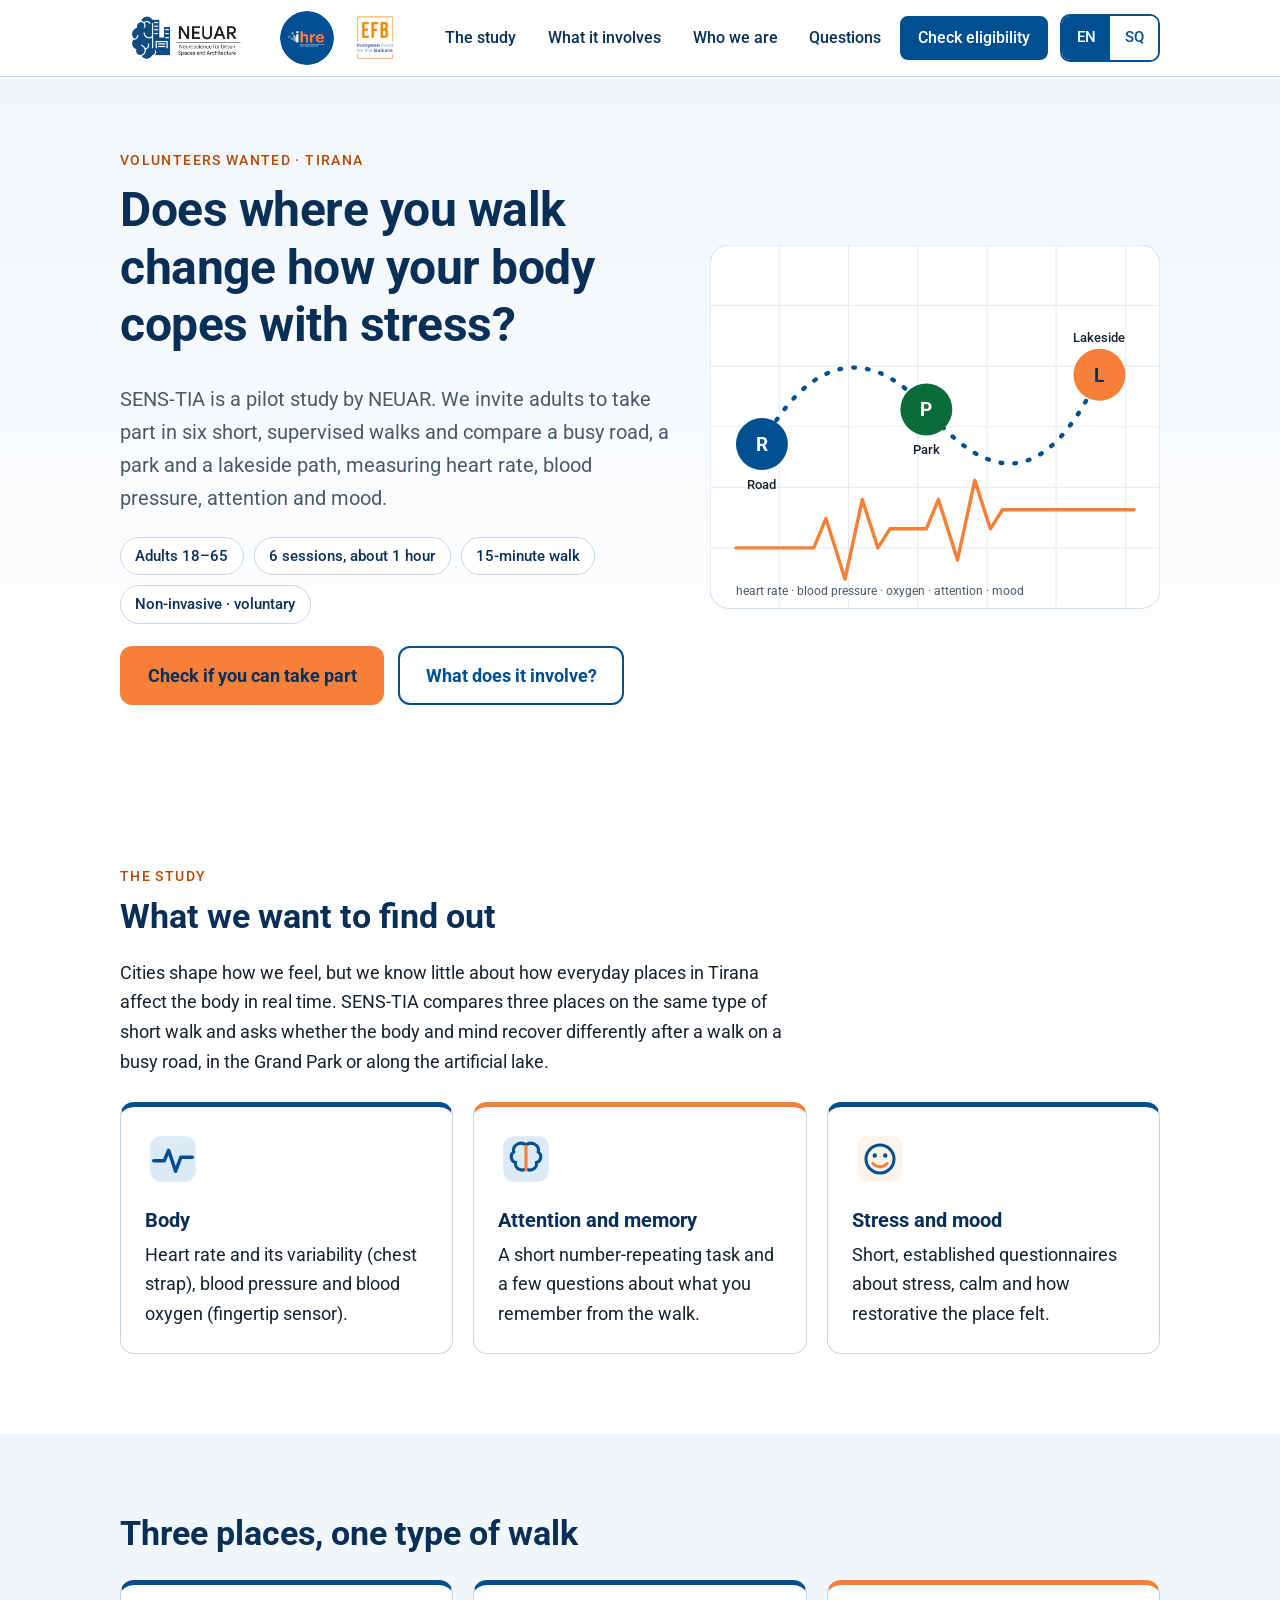
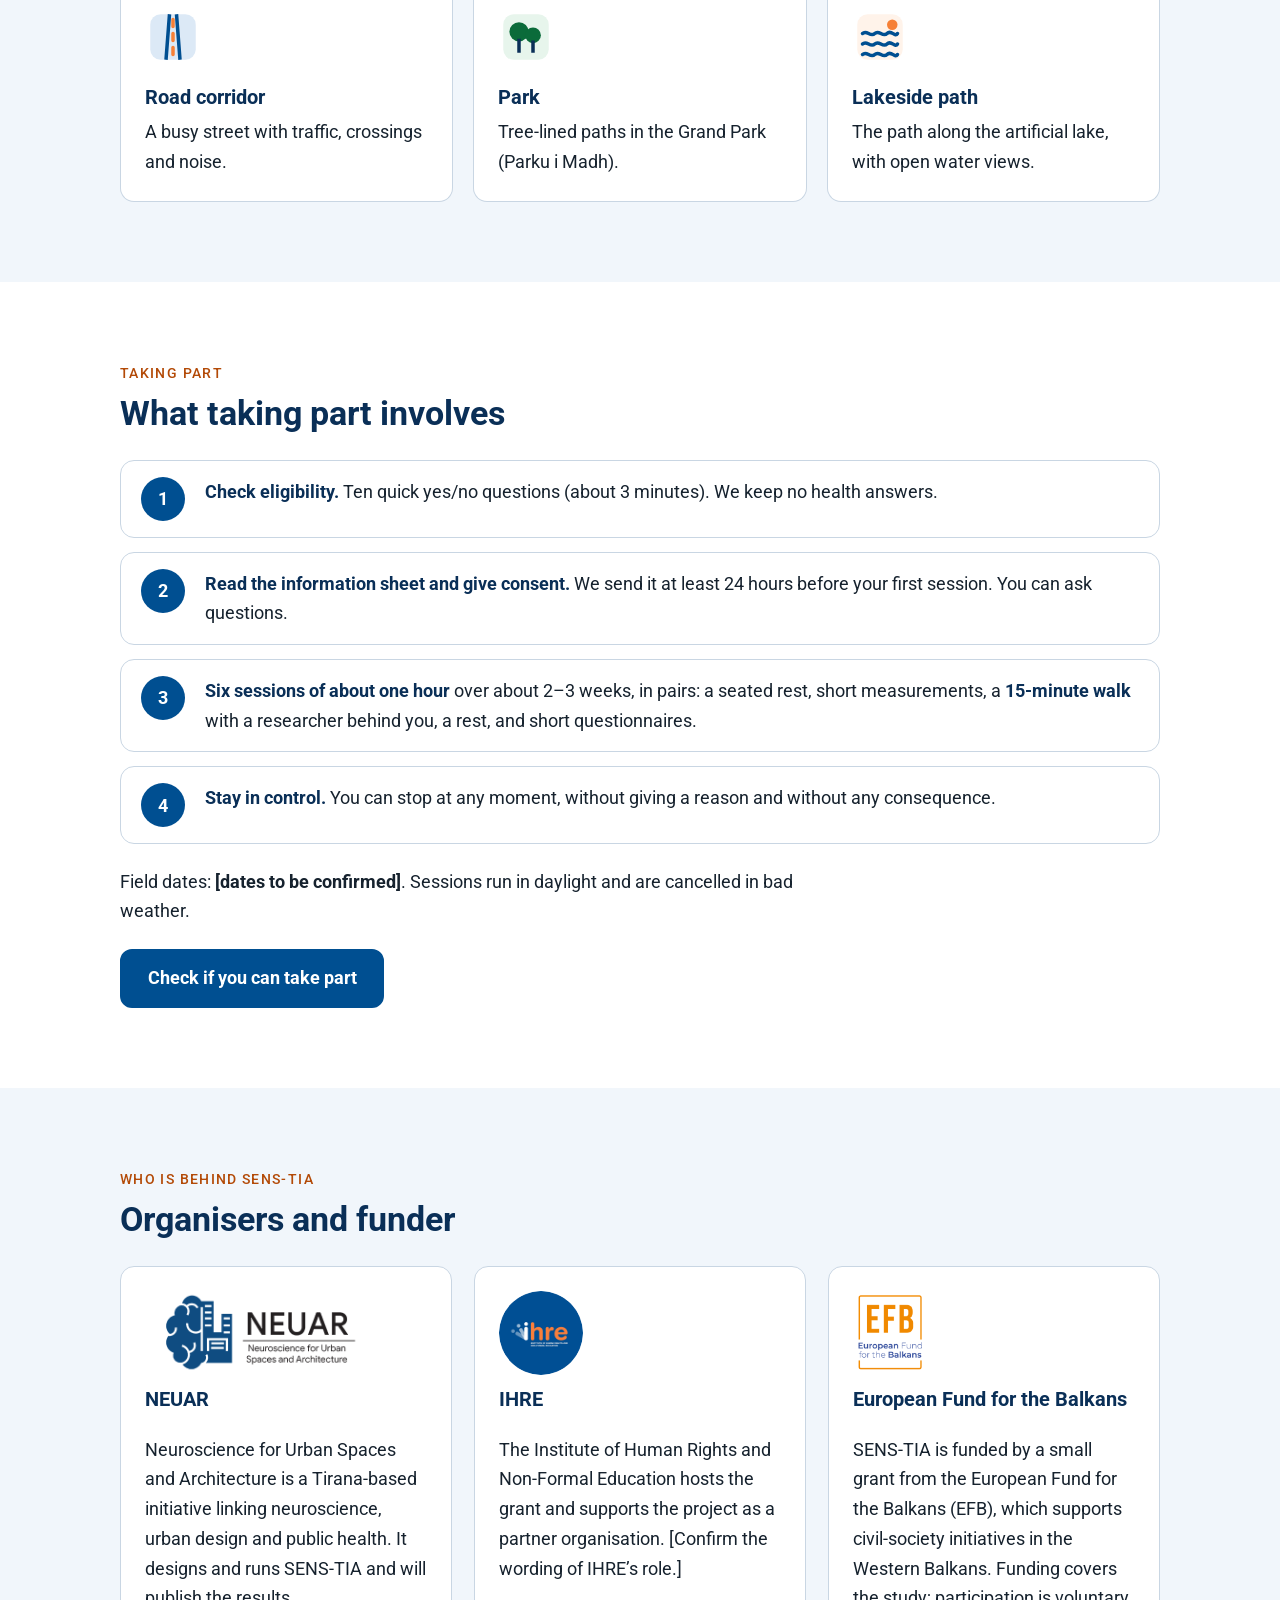
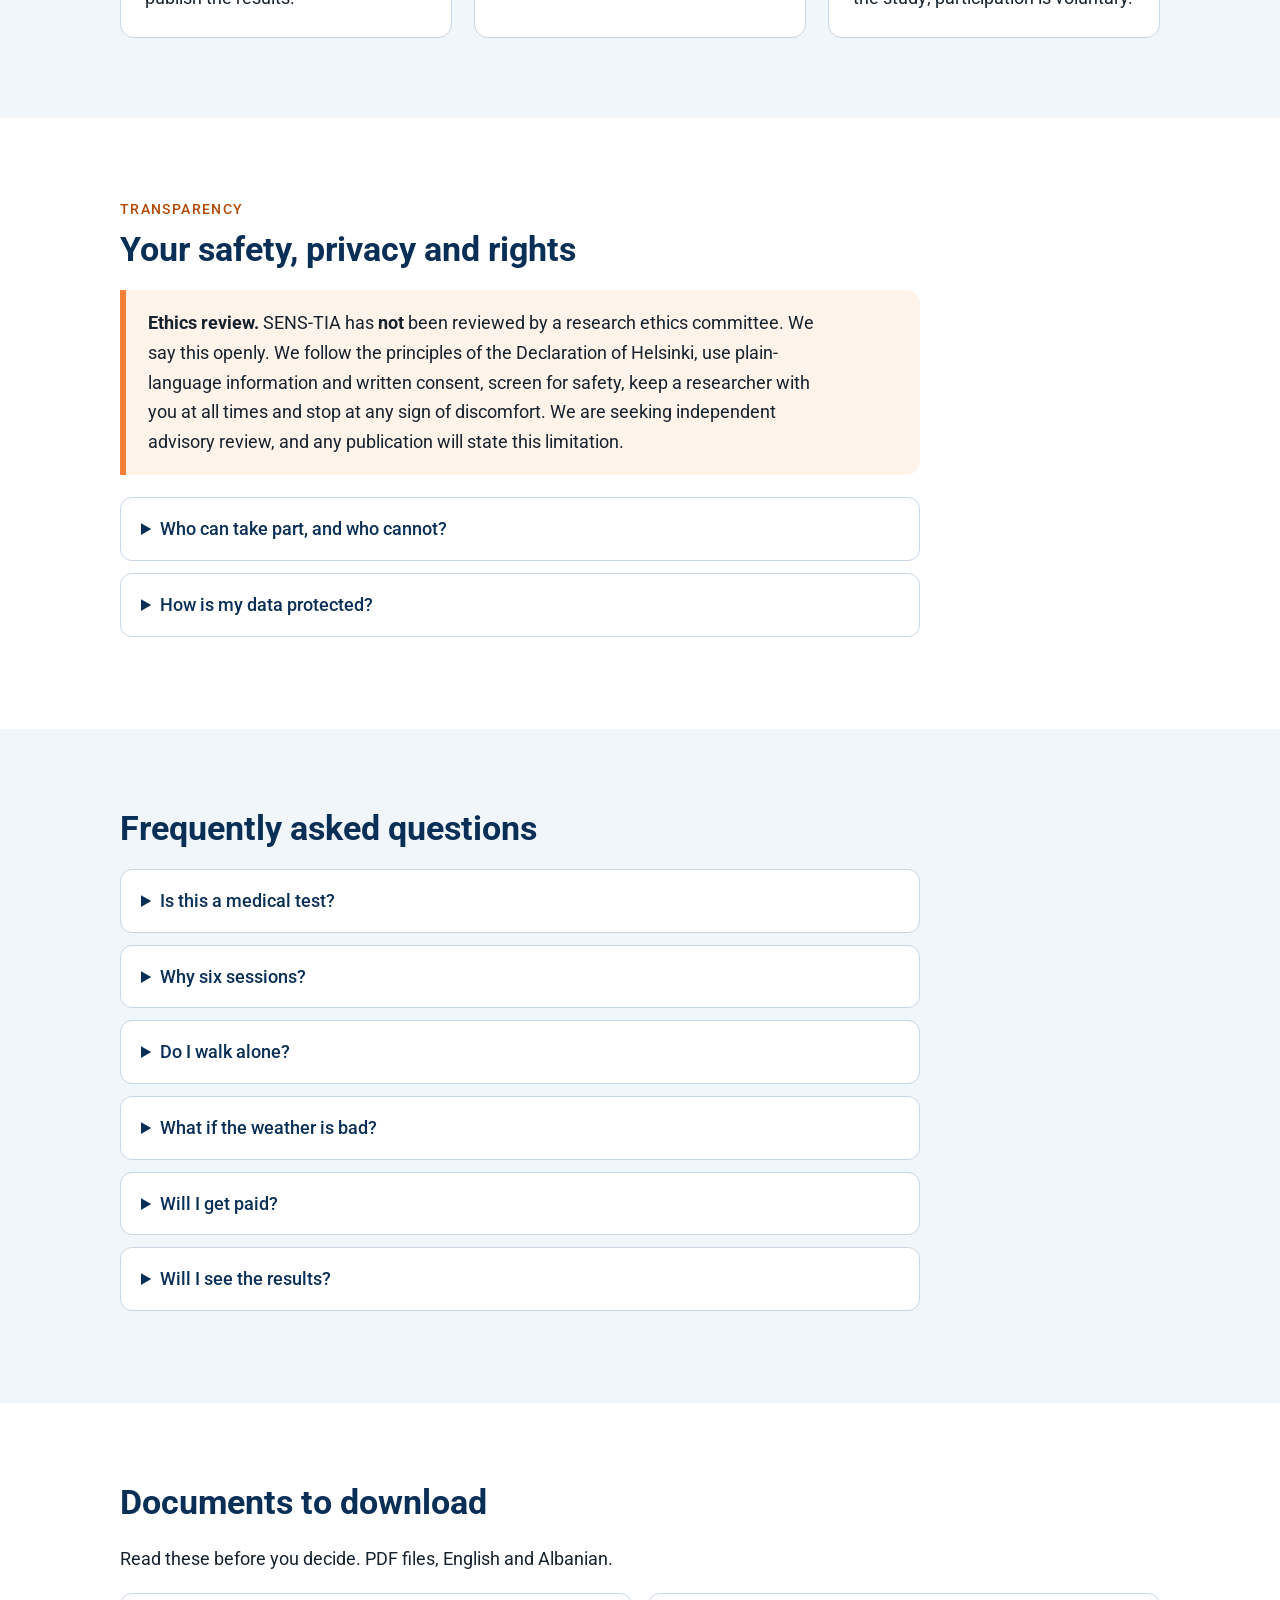
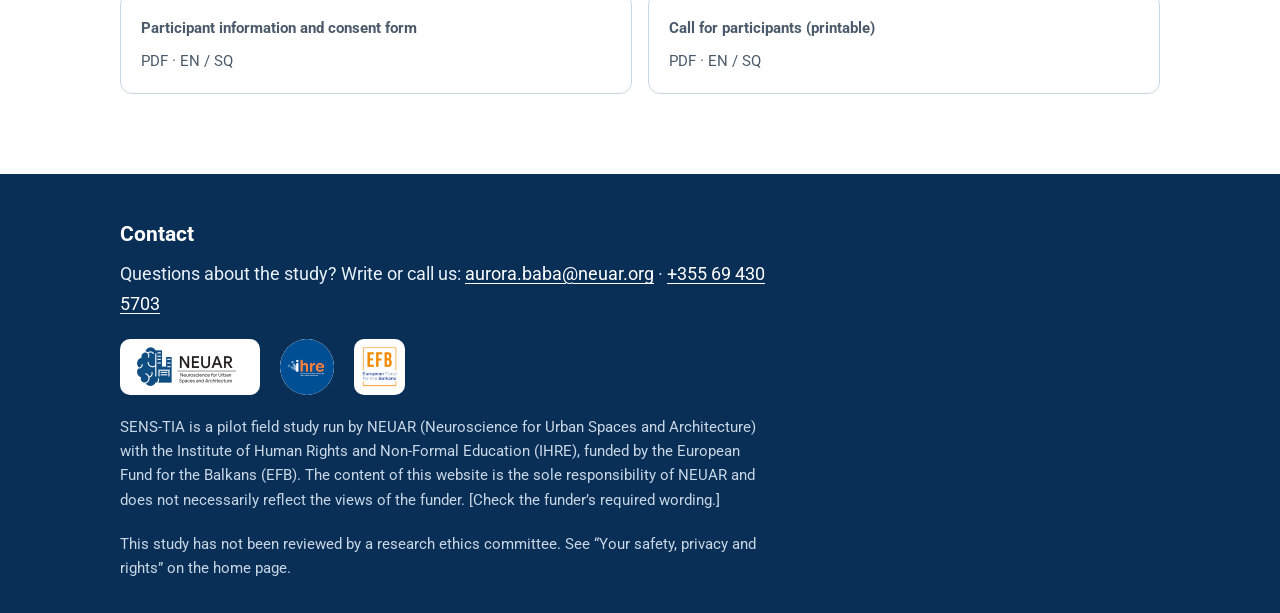
==== index.html @ 5b1836ab "Add files via upload" ====
<!doctype html>
<html lang="en" data-lang="en">
<head>
<meta charset="utf-8">
<meta name="viewport" content="width=device-width, initial-scale=1">
<title data-en="SENS-TIA: volunteers wanted in Tirana | NEUAR" data-sq="SENS-TIA: kërkohen vullnetarë në Tiranë | NEUAR">SENS-TIA: volunteers wanted in Tirana | NEUAR</title>
<meta name="description" content="A pilot field study in Tirana on how a busy road, a park and a lakeside path affect heart rate, blood pressure and mood. Volunteers aged 18 to 65 wanted.">
<meta name="theme-color" content="#004F91">
<meta property="og:title" content="SENS-TIA: volunteers wanted in Tirana | NEUAR"><meta property="og:description" content="A pilot field study in Tirana on how a busy road, a park and a lakeside path affect heart rate, blood pressure and mood. Volunteers aged 18 to 65 wanted."><meta property="og:image" content="assets/img/share.png">
<link rel="icon" href="assets/img/favicon.svg" type="image/svg+xml">
<link rel="preload" href="assets/fonts/roboto-latin-400-normal.woff2" as="font" type="font/woff2" crossorigin>
<link rel="stylesheet" href="assets/style.css">
</head><body>
<a class="skip" href="#main"><span lang="en" data-l="en">Skip to main content</span><span lang="sq" data-l="sq">Kalo te përmbajtja kryesore</span></a>
<header class="top">
 <div class="wrap">
  <div class="logos">
   <a href="index.html" aria-label="NEUAR, SENS-TIA home"><img src="assets/img/neuar.png" alt="NEUAR, Neuroscience for Urban Spaces and Architecture" width="140" height="48"></a>
   <img class="round" src="assets/img/ihre.png" alt="IHRE, Institute of Human Rights and Non-Formal Education" width="54" height="54">
   <img src="assets/img/efb.png" alt="EFB, European Fund for the Balkans" width="42" height="48">
  </div>
  <nav class="main" aria-label="Main">
   <a href="index.html#study"><span lang="en" data-l="en">The study</span><span lang="sq" data-l="sq">Studimi</span></a>
   <a href="index.html#involves"><span lang="en" data-l="en">What it involves</span><span lang="sq" data-l="sq">Çfarë përfshin</span></a>
   <a href="index.html#who"><span lang="en" data-l="en">Who we are</span><span lang="sq" data-l="sq">Kush jemi</span></a>
   <a href="index.html#faq"><span lang="en" data-l="en">Questions</span><span lang="sq" data-l="sq">Pyetje</span></a>
   <a class="btn" style="min-height:44px;padding:.4rem 1rem" href="screening.html"><span lang="en" data-l="en">Check eligibility</span><span lang="sq" data-l="sq">Kontrollo përshtatshmërinë</span></a>
   <div class="lang" role="group" aria-label="Language / Gjuha"><button type="button" data-set="en" aria-pressed="true" lang="en">EN</button><button type="button" data-set="sq" aria-pressed="false" lang="sq">SQ</button></div>
  </nav>
 </div>
</header>
<main id="main">
<section class="hero" aria-labelledby="h1">
 <div class="wrap grid">
  <div>
   <p class="eyebrow"><span lang="en" data-l="en">Volunteers wanted · Tirana</span><span lang="sq" data-l="sq">Kërkohen vullnetarë · Tiranë</span></p>
   <h1 id="h1"><span lang="en" data-l="en">Does where you walk change how your body copes with stress?</span><span lang="sq" data-l="sq">A ndryshon vendi ku ecni mënyrën si trupi juaj përballon stresin?</span></h1>
   <p class="lede"><span lang="en" data-l="en">SENS-TIA is a pilot study by NEUAR. We invite adults to take part in six short, supervised walks and compare a busy road, a park and a lakeside path, measuring heart rate, blood pressure, attention and mood.</span><span lang="sq" data-l="sq">SENS-TIA është një studim pilot i NEUAR. Ftojmë të rritur të marrin pjesë në gjashtë ecje të shkurtra me mbikëqyrje dhe të krahasojmë një rrugë me trafik, një park dhe një shteg buzë liqenit, duke matur ritmin e zemrës, tensionin, vëmendjen dhe humorin.</span></p>
   <ul class="facts">
    <li><span lang="en" data-l="en">Adults 18–65</span><span lang="sq" data-l="sq">Të rritur 18–65 vjeç</span></li><li><span lang="en" data-l="en">6 sessions, about 1 hour</span><span lang="sq" data-l="sq">6 seanca, rreth 1 orë</span></li><li><span lang="en" data-l="en">15-minute walk</span><span lang="sq" data-l="sq">Ecje 15 minutash</span></li><li><span lang="en" data-l="en">Non-invasive · voluntary</span><span lang="sq" data-l="sq">Jo-invazive · vullnetare</span></li>
   </ul>
   <div class="btns">
    <a class="btn accent" href="screening.html"><span lang="en" data-l="en">Check if you can take part</span><span lang="sq" data-l="sq">Kontrolloni nëse mund të merrni pjesë</span></a>
    <a class="btn ghost" href="#involves"><span lang="en" data-l="en">What does it involve?</span><span lang="sq" data-l="sq">Çfarë përfshin?</span></a>
   </div>
  </div>
  <div><svg viewBox="0 0 520 420" role="img" aria-labelledby="ht hd" xmlns="http://www.w3.org/2000/svg">
<title id="ht">Illustration of the study design</title>
<desc id="hd">A walking route linking three places in Tirana: a road, a park and a lakeside path, with a heart-rate trace underneath.</desc>
<rect width="520" height="420" rx="22" fill="#fff" stroke="#C9D6E3"/>
<g fill="none" stroke="#DCE9F6" stroke-width="1"><path d="M0 70H520M0 140H520M0 210H520M0 280H520M0 350H520M80 0V420M160 0V420M240 0V420M320 0V420M400 0V420M480 0V420"/></g>
<path d="M60 230 C120 120 190 120 250 190 S380 300 450 150" fill="none" stroke="#004F91" stroke-width="5" stroke-linecap="round" stroke-dasharray="2 14"/>
<g>
 <circle cx="60" cy="230" r="30" fill="#004F91"/><text x="60" y="238" text-anchor="middle" font-family="Roboto,Arial" font-weight="700" font-size="22" fill="#fff">R</text>
 <circle cx="250" cy="190" r="30" fill="#0B6B3A"/><text x="250" y="198" text-anchor="middle" font-family="Roboto,Arial" font-weight="700" font-size="22" fill="#fff">P</text>
 <circle cx="450" cy="150" r="30" fill="#F68037"/><text x="450" y="158" text-anchor="middle" font-family="Roboto,Arial" font-weight="700" font-size="22" fill="#0A2F57">L</text>
</g>
<g font-family="Roboto,Arial" font-size="15" fill="#16222E" font-weight="500">
 <text x="60" y="282" text-anchor="middle">Road</text><text x="250" y="242" text-anchor="middle">Park</text><text x="450" y="112" text-anchor="middle">Lakeside</text>
</g>
<path d="M30 350 H120 l14 -34 l22 70 l20 -92 l18 56 l14 -22 H250 l14 -34 l22 70 l20 -92 l18 56 l14 -22 H490" fill="none" stroke="#F68037" stroke-width="4" stroke-linejoin="round" stroke-linecap="round"/>
<text x="30" y="404" font-family="Roboto,Arial" font-size="14" fill="#4A5A6A">heart rate · blood pressure · oxygen · attention · mood</text>
</svg></div>
 </div>
</section>

<section id="study" aria-labelledby="h-study">
 <div class="wrap">
  <p class="eyebrow"><span lang="en" data-l="en">The study</span><span lang="sq" data-l="sq">Studimi</span></p>
  <h2 id="h-study"><span lang="en" data-l="en">What we want to find out</span><span lang="sq" data-l="sq">Çfarë duam të zbulojmë</span></h2>
  <div lang="en" data-l="en"><p>Cities shape how we feel, but we know little about how everyday places in Tirana affect the body in real time. SENS-TIA compares three places on the same type of short walk and asks whether the body and mind recover differently after a walk on a busy road, in the Grand Park or along the artificial lake.</p></div><div lang="sq" data-l="sq"><p>Qytetet ndikojnë në mënyrën si ndihemi, por dimë pak se si vendet e përditshme në Tiranë ndikojnë në trup në kohë reale. SENS-TIA krahason tre vende me të njëjtin lloj ecjeje të shkurtër dhe pyet nëse trupi dhe mendja rimëkëmben ndryshe pas një ecjeje në një rrugë me trafik, në Parkun e Madh ose buzë liqenit artificial.</p></div>
  <div class="cards">
   <div class="card"><svg viewBox="0 0 64 64" aria-hidden="true"><rect x="6" y="6" width="52" height="52" rx="12" fill="#DCE9F6"/><path d="M10 34h12l5-12 8 24 6-16h13" stroke="#004F91" stroke-width="4" fill="none" stroke-linecap="round" stroke-linejoin="round"/></svg><h3><span lang="en" data-l="en">Body</span><span lang="sq" data-l="sq">Trupi</span></h3><p><span lang="en" data-l="en">Heart rate and its variability (chest strap), blood pressure and blood oxygen (fingertip sensor).</span><span lang="sq" data-l="sq">Ritmi i zemrës dhe ndryshueshmëria e tij (rrip në gjoks), tensioni dhe oksigjeni në gjak (sensor në gisht).</span></p></div>
   <div class="card o"><svg viewBox="0 0 64 64" aria-hidden="true"><rect x="6" y="6" width="52" height="52" rx="12" fill="#DCE9F6"/><path d="M32 16c-6-5-16 0-14 8-5 3-3 11 2 12-1 7 7 11 12 7 5 4 13 0 12-7 5-1 7-9 2-12 2-8-8-13-14-8z" fill="none" stroke="#004F91" stroke-width="3.5"/><path d="M32 16v30" stroke="#F68037" stroke-width="3.5"/></svg><h3><span lang="en" data-l="en">Attention and memory</span><span lang="sq" data-l="sq">Vëmendja dhe kujtesa</span></h3><p><span lang="en" data-l="en">A short number-repeating task and a few questions about what you remember from the walk.</span><span lang="sq" data-l="sq">Një detyrë e shkurtër përsëritjeje numrash dhe disa pyetje për atë që kujtoni nga ecja.</span></p></div>
   <div class="card"><svg viewBox="0 0 64 64" aria-hidden="true"><rect x="6" y="6" width="52" height="52" rx="12" fill="#FFF3EA"/><circle cx="32" cy="32" r="16" fill="none" stroke="#004F91" stroke-width="3.5"/><circle cx="26" cy="28" r="2.5" fill="#004F91"/><circle cx="38" cy="28" r="2.5" fill="#004F91"/><path d="M24 37c4 5 12 5 16 0" stroke="#F68037" stroke-width="3.5" fill="none" stroke-linecap="round"/></svg><h3><span lang="en" data-l="en">Stress and mood</span><span lang="sq" data-l="sq">Stresi dhe humori</span></h3><p><span lang="en" data-l="en">Short, established questionnaires about stress, calm and how restorative the place felt.</span><span lang="sq" data-l="sq">Pyetësorë të shkurtër dhe të njohur për stresin, qetësinë dhe sa çlodhës ishte vendi.</span></p></div>
  </div>
 </div>
</section>

<section class="alt" id="places" aria-labelledby="h-places">
 <div class="wrap">
  <h2 id="h-places"><span lang="en" data-l="en">Three places, one type of walk</span><span lang="sq" data-l="sq">Tre vende, një lloj ecjeje</span></h2>
  <div class="cards">
   <div class="card"><svg viewBox="0 0 64 64" aria-hidden="true"><rect x="6" y="6" width="52" height="52" rx="12" fill="#DCE9F6"/><path d="M24 58 L28 6 M40 58 L36 6" stroke="#004F91" stroke-width="4" fill="none"/><path d="M32 12v8M32 28v8M32 44v8" stroke="#F68037" stroke-width="4" stroke-linecap="round"/></svg><h3><span lang="en" data-l="en">Road corridor</span><span lang="sq" data-l="sq">Korridori i rrugës</span></h3><p><span lang="en" data-l="en">A busy street with traffic, crossings and noise.</span><span lang="sq" data-l="sq">Një rrugë e ngarkuar me trafik, kalime këmbësorësh dhe zhurmë.</span></p></div>
   <div class="card"><svg viewBox="0 0 64 64" aria-hidden="true"><rect x="6" y="6" width="52" height="52" rx="12" fill="#E7F5EC"/><circle cx="24" cy="26" r="11" fill="#0B6B3A"/><circle cx="40" cy="30" r="9" fill="#0B6B3A"/><rect x="22" y="34" width="4" height="16" fill="#0A2F57"/><rect x="38" y="36" width="4" height="14" fill="#0A2F57"/></svg><h3><span lang="en" data-l="en">Park</span><span lang="sq" data-l="sq">Parku</span></h3><p><span lang="en" data-l="en">Tree-lined paths in the Grand Park (Parku i Madh).</span><span lang="sq" data-l="sq">Shtigje me pemë në Parkun e Madh.</span></p></div>
   <div class="card o"><svg viewBox="0 0 64 64" aria-hidden="true"><rect x="6" y="6" width="52" height="52" rx="12" fill="#FFF3EA"/><path d="M12 28c5-5 9 5 14 0s9 5 14 0 9 5 12 0M12 40c5-5 9 5 14 0s9 5 14 0 9 5 12 0M12 52c5-5 9 5 14 0s9 5 14 0 9 5 12 0" stroke="#004F91" stroke-width="4" fill="none" stroke-linecap="round"/><circle cx="46" cy="18" r="6" fill="#F68037"/></svg><h3><span lang="en" data-l="en">Lakeside path</span><span lang="sq" data-l="sq">Shtegu buzë liqenit</span></h3><p><span lang="en" data-l="en">The path along the artificial lake, with open water views.</span><span lang="sq" data-l="sq">Shtegu buzë liqenit artificial, me pamje të hapur drejt ujit.</span></p></div>
  </div>
 </div>
</section>

<section id="involves" aria-labelledby="h-inv">
 <div class="wrap">
  <p class="eyebrow"><span lang="en" data-l="en">Taking part</span><span lang="sq" data-l="sq">Pjesëmarrja</span></p>
  <h2 id="h-inv"><span lang="en" data-l="en">What taking part involves</span><span lang="sq" data-l="sq">Çfarë përfshin pjesëmarrja</span></h2>
  <ol class="steps">
   <li><div><span lang="en" data-l="en"><strong>Check eligibility.</strong> Ten quick yes/no questions (about 3 minutes). We keep no health answers.</span><span lang="sq" data-l="sq"><strong>Kontrolloni përshtatshmërinë.</strong> Dhjetë pyetje të shpejta po/jo (rreth 3 minuta). Nuk ruajmë asnjë përgjigje shëndetësore.</span></div></li>
   <li><div><span lang="en" data-l="en"><strong>Read the information sheet and give consent.</strong> We send it at least 24 hours before your first session. You can ask questions.</span><span lang="sq" data-l="sq"><strong>Lexoni fletën e informacionit dhe jepni pëlqimin.</strong> Ua dërgojmë të paktën 24 orë përpara seancës së parë. Mund të bëni pyetje.</span></div></li>
   <li><div><span lang="en" data-l="en"><strong>Six sessions of about one hour</strong> over about 2–3 weeks, in pairs: a seated rest, short measurements, a <strong>15-minute walk</strong> with a researcher behind you, a rest, and short questionnaires.</span><span lang="sq" data-l="sq"><strong>Gjashtë seanca prej rreth një ore</strong> gjatë rreth 2–3 javësh, në çifte: pushim i ulur, matje të shkurtra, një <strong>ecje 15 minutash</strong> me një studiues pas jush, pushim dhe pyetësorë të shkurtër.</span></div></li>
   <li><div><span lang="en" data-l="en"><strong>Stay in control.</strong> You can stop at any moment, without giving a reason and without any consequence.</span><span lang="sq" data-l="sq"><strong>Mbani kontrollin.</strong> Mund të ndaleni në çdo moment, pa dhënë arsye dhe pa asnjë pasojë.</span></div></li>
  </ol>
  <p style="margin-top:1.4rem"><span lang="en" data-l="en">Field dates: <strong data-fielddates>[dates to be confirmed]</strong>. Sessions run in daylight and are cancelled in bad weather.</span><span lang="sq" data-l="sq">Datat në terren: <strong data-fielddates>[datat do të konfirmohen]</strong>. Seancat zhvillohen ditën dhe anulohen kur moti është i keq.</span></p>
  <div class="btns"><a class="btn" href="screening.html"><span lang="en" data-l="en">Check if you can take part</span><span lang="sq" data-l="sq">Kontrolloni nëse mund të merrni pjesë</span></a></div>
 </div>
</section>

<section class="alt" id="who" aria-labelledby="h-who">
 <div class="wrap">
  <p class="eyebrow"><span lang="en" data-l="en">Who is behind SENS-TIA</span><span lang="sq" data-l="sq">Kush qëndron pas SENS-TIA</span></p>
  <h2 id="h-who"><span lang="en" data-l="en">Organisers and funder</span><span lang="sq" data-l="sq">Organizatorët dhe financuesi</span></h2>
  <div class="partners">
   <div class="partner"><img src="assets/img/neuar.png" alt="NEUAR" width="244" height="84">
    <h3>NEUAR</h3>
    <p><span lang="en" data-l="en">Neuroscience for Urban Spaces and Architecture is a Tirana-based initiative linking neuroscience, urban design and public health. It designs and runs SENS-TIA and will publish the results.</span><span lang="sq" data-l="sq">Neuroscience for Urban Spaces and Architecture është një nismë me bazë në Tiranë që lidh neuroshkencën, dizajnin urban dhe shëndetin publik. Ajo projekton dhe zhvillon SENS-TIA dhe do t’i publikojë rezultatet.</span></p></div>
   <div class="partner"><img class="round" src="assets/img/ihre.png" alt="IHRE" width="84" height="84">
    <h3>IHRE</h3>
    <p><span lang="en" data-l="en">The Institute of Human Rights and Non-Formal Education hosts the grant and supports the project as a partner organisation. [Confirm the wording of IHRE’s role.]</span><span lang="sq" data-l="sq">Instituti i të Drejtave të Njeriut dhe Arsimit Joformal pret grantin dhe mbështet projektin si organizatë partnere. [Konfirmoni formulimin e rolit të IHRE.]</span></p></div>
   <div class="partner"><img src="assets/img/efb.png" alt="European Fund for the Balkans" width="74" height="84">
    <h3>European Fund for the Balkans</h3>
    <p><span lang="en" data-l="en">SENS-TIA is funded by a small grant from the European Fund for the Balkans (EFB), which supports civil-society initiatives in the Western Balkans. Funding covers the study; participation is voluntary.</span><span lang="sq" data-l="sq">SENS-TIA financohet nga një grant i vogël i Fondit Evropian për Ballkanin (EFB), i cili mbështet nisma të shoqërisë civile në Ballkanin Perëndimor. Financimi mbulon studimin; pjesëmarrja është vullnetare.</span></p></div>
  </div>
 </div>
</section>

<section id="rights" aria-labelledby="h-rights">
 <div class="wrap">
  <p class="eyebrow"><span lang="en" data-l="en">Transparency</span><span lang="sq" data-l="sq">Transparenca</span></p>
  <h2 id="h-rights"><span lang="en" data-l="en">Your safety, privacy and rights</span><span lang="sq" data-l="sq">Siguria, privatësia dhe të drejtat tuaja</span></h2>
  <div class="notice">
   <div lang="en" data-l="en"><p><strong>Ethics review.</strong> SENS-TIA has <strong>not</strong> been reviewed by a research ethics committee. We say this openly. We follow the principles of the Declaration of Helsinki, use plain-language information and written consent, screen for safety, keep a researcher with you at all times and stop at any sign of discomfort. We are seeking independent advisory review, and any publication will state this limitation.</p></div><div lang="sq" data-l="sq"><p><strong>Shqyrtimi etik.</strong> SENS-TIA <strong>nuk</strong> është shqyrtuar nga një komitet etik kërkimor. E themi hapur. Ndjekim parimet e Deklaratës së Helsinkit, përdorim informacion me gjuhë të thjeshtë dhe pëlqim me shkrim, bëjmë përzgjedhje për siguri, mbajmë një studiues me ju gjatë gjithë kohës dhe ndalojmë në çdo shenjë shqetësimi. Po kërkojmë shqyrtim këshillimor të pavarur dhe çdo publikim do ta shprehë këtë kufizim.</p></div>
  </div>
  <div style="margin-top:1.4rem">
  <details><summary><span lang="en" data-l="en">Who can take part, and who cannot?</span><span lang="sq" data-l="sq">Kush mund të marrë pjesë dhe kush jo?</span></summary><div class="in"><div lang="en" data-l="en"><p>Adults aged 18 to 65 who live, work or study in Tirana and can walk steadily for 15 minutes. We cannot include people with heart or breathing conditions, an implanted electronic device, medication that affects heart rate or blood pressure, or pregnancy. This is a safety rule, not a medical judgement.</p></div><div lang="sq" data-l="sq"><p>Të rritur 18–65 vjeç që jetojnë, punojnë ose studiojnë në Tiranë dhe mund të ecin me ritëm të qëndrueshëm për 15 minuta. Nuk mund të përfshijmë persona me sëmundje të zemrës ose të frymëmarrjes, pajisje elektronike të implantuar, ilaçe që ndikojnë në ritmin e zemrës ose tensionin, ose shtatzëni. Është rregull sigurie, jo gjykim mjekësor.</p></div></div></details>
  <details><summary><span lang="en" data-l="en">How is my data protected?</span><span lang="sq" data-l="sq">Si mbrohen të dhënat e mia?</span></summary><div class="in"><div lang="en" data-l="en"><p>Your measurements and answers carry a code, never your name. Your name and contact details are kept separately and only by the lead researcher. Data are stored in a secured database in the EU and used for research only. The GPS track records the walking route, not your home. We follow Albanian Law no. 124/2024 on personal data protection. You may ask to see or delete your data or withdraw at any time. [Data controller and contact: confirm.]</p></div><div lang="sq" data-l="sq"><p>Matjet dhe përgjigjet tuaja mbajnë një kod, kurrë emrin tuaj. Emri dhe kontakti ruhen veçmas dhe vetëm nga studiuesja kryesore. Të dhënat ruhen në një bazë të dhënash të sigurt në BE dhe përdoren vetëm për kërkim. Gjurma GPS regjistron itinerarin e ecjes, jo shtëpinë tuaj. Ndjekim Ligjin nr. 124/2024 për mbrojtjen e të dhënave personale. Mund të kërkoni të shihni ose fshini të dhënat tuaja ose të tërhiqeni në çdo kohë. [Kontrolluesi i të dhënave dhe kontakti: konfirmoni.]</p></div></div></details>
  </div>
 </div>
</section>

<section class="alt" id="faq" aria-labelledby="h-faq">
 <div class="wrap">
  <h2 id="h-faq"><span lang="en" data-l="en">Frequently asked questions</span><span lang="sq" data-l="sq">Pyetje të shpeshta</span></h2>
  <details><summary><span lang="en" data-l="en">Is this a medical test?</span><span lang="sq" data-l="sq">A është ky një test mjekësor?</span></summary><div class="in"><div lang="en" data-l="en"><p>No. We take research measurements and do not diagnose or give medical advice. If a reading is outside a safe range before a walk, we ask you to rest and may suggest you speak to a doctor.</p></div><div lang="sq" data-l="sq"><p>Jo. Marrim matje kërkimore dhe nuk bëjmë diagnozë as japim këshilla mjekësore. Nëse një matje është jashtë intervalit të sigurt para ecjes, ju kërkojmë të pushoni dhe mund të sugjerojmë të flisni me mjekun.</p></div></div></details>
  <details><summary><span lang="en" data-l="en">Why six sessions?</span><span lang="sq" data-l="sq">Pse gjashtë seanca?</span></summary><div class="in"><div lang="en" data-l="en"><p>Each person walks each of the three places twice. Repeating the walks lets us compare places within the same person, which is more reliable with a small group.</p></div><div lang="sq" data-l="sq"><p>Çdo person ecën në secilin nga tre vendet dy herë. Përsëritja i lejon krahasimet brenda të njëjtit person, çka është më e besueshme me një grup të vogël.</p></div></div></details>
  <details><summary><span lang="en" data-l="en">Do I walk alone?</span><span lang="sq" data-l="sq">A eci vetëm?</span></summary><div class="in"><div lang="en" data-l="en"><p>You come with another participant but walk separately, with a researcher a few metres behind you. You are never asked to go anywhere alone.</p></div><div lang="sq" data-l="sq"><p>Vini me një pjesëmarrës tjetër por ecni veçmas, me një studiues disa metra pas jush. Nuk ju kërkohet kurrë të shkoni diku vetëm.</p></div></div></details>
  <details><summary><span lang="en" data-l="en">What if the weather is bad?</span><span lang="sq" data-l="sq">Çfarë ndodh nëse moti është i keq?</span></summary><div class="in"><div lang="en" data-l="en"><p>Sessions are postponed in heavy rain, storms, strong wind, extreme heat or high pollution. We reschedule with you.</p></div><div lang="sq" data-l="sq"><p>Seancat shtyhen në shi të fortë, stuhi, erë të fortë, nxehtësi ekstreme ose ndotje të lartë. E riplanifikojmë me ju.</p></div></div></details>
  <details><summary><span lang="en" data-l="en">Will I get paid?</span><span lang="sq" data-l="sq">A do të paguhem?</span></summary><div class="in"><div lang="en" data-l="en"><p>[State here whether there is any compensation or thank-you gift.]</p></div><div lang="sq" data-l="sq"><p>[Shkruani këtu nëse ka kompensim ose dhuratë falënderimi.]</p></div></div></details>
  <details><summary><span lang="en" data-l="en">Will I see the results?</span><span lang="sq" data-l="sq">A do t’i shoh rezultatet?</span></summary><div class="in"><div lang="en" data-l="en"><p>Yes. We plan a public summary and workshop. You may also ask for a plain-language summary of your own readings; this is never a diagnosis.</p></div><div lang="sq" data-l="sq"><p>Po. Planifikojmë një përmbledhje publike dhe një punëtori. Mund të kërkoni edhe një përmbledhje të thjeshtë të matjeve tuaja; kjo nuk është kurrë diagnozë.</p></div></div></details>
 </div>
</section>

<section id="docs" aria-labelledby="h-docs">
 <div class="wrap">
  <h2 id="h-docs"><span lang="en" data-l="en">Documents to download</span><span lang="sq" data-l="sq">Dokumente për shkarkim</span></h2>
  <p><span lang="en" data-l="en">Read these before you decide. PDF files, English and Albanian.</span><span lang="sq" data-l="sq">Lexojini përpara se të vendosni. Skedarë PDF, anglisht dhe shqip.</span></p>
  <div class="docs">
   <a class="doc" href="docs/SENS-TIA_Participant_Information_and_Consent.pdf"><strong><span lang="en" data-l="en">Participant information and consent form</span><span lang="sq" data-l="sq">Informacioni për pjesëmarrësin dhe formulari i pëlqimit</span></strong><span>PDF · EN / SQ</span></a>
   <a class="doc" href="docs/SENS-TIA_Call_for_Participants.pdf"><strong><span lang="en" data-l="en">Call for participants (printable)</span><span lang="sq" data-l="sq">Thirrje për pjesëmarrës (për printim)</span></strong><span>PDF · EN / SQ</span></a>
  </div>
 </div>
</section>
</main><footer>
 <div class="wrap">
  <h2><span lang="en" data-l="en">Contact</span><span lang="sq" data-l="sq">Kontakt</span></h2>
  <p><span lang="en" data-l="en">Questions about the study? Write or call us:</span><span lang="sq" data-l="sq">Pyetje për studimin? Shkruani ose na telefononi:</span>
   <a data-contact="CONTACT_EMAIL" href="#">[contact email]</a><span data-optional="CONTACT_PHONE"> · <a data-contact="CONTACT_PHONE" href="#">[phone]</a></span></p>
  <div class="logos" style="margin-top:20px">
   <img src="assets/img/neuar.png" alt="NEUAR" width="140" height="48">
   <img class="round" src="assets/img/ihre.png" alt="IHRE" width="56" height="56">
   <img src="assets/img/efb.png" alt="European Fund for the Balkans" width="50" height="56">
  </div>
  <small><span lang="en" data-l="en">SENS-TIA is a pilot field study run by NEUAR (Neuroscience for Urban Spaces and Architecture) with the Institute of Human Rights and Non-Formal Education (IHRE), funded by the European Fund for the Balkans (EFB). The content of this website is the sole responsibility of NEUAR and does not necessarily reflect the views of the funder. [Check the funder’s required wording.]</span><span lang="sq" data-l="sq">SENS-TIA është një studim pilot në terren i zhvilluar nga NEUAR (Neuroscience for Urban Spaces and Architecture) me Institutin e të Drejtave të Njeriut dhe Arsimit Joformal (IHRE), i financuar nga Fondi Evropian për Ballkanin (EFB). Përmbajtja e kësaj faqeje është përgjegjësi vetëm e NEUAR dhe nuk pasqyron domosdoshmërisht qëndrimet e financuesit. [Kontrolloni formulimin e kërkuar nga financuesi.]</span></small>
  <small><span lang="en" data-l="en">This study has not been reviewed by a research ethics committee. See “Your safety, privacy and rights” on the home page.</span><span lang="sq" data-l="sq">Ky studim nuk është shqyrtuar nga një komitet etik kërkimor. Shihni “Siguria, privatësia dhe të drejtat tuaja” në faqen kryesore.</span></small>
 </div>
</footer>
<script src="assets/config.js"></script>
<script src="assets/app.js"></script>
</body></html>
---- assets/style.css ----
/* Roboto, self-hosted (open source, Apache 2.0) */
@font-face{font-family:Roboto;font-weight:400;font-style:normal;font-display:swap;src:url(fonts/roboto-latin-ext-400-normal.woff2) format("woff2");unicode-range:U+0100-02BA,U+02BD-02C5,U+02C7-02CC,U+02CE-02D7,U+02DD-02FF,U+0304,U+0308,U+0329,U+1D00-1DBF,U+1E00-1E9F,U+1EF2-1EFF,U+2020,U+20A0-20AB,U+20AD-20C0,U+2113,U+2C60-2C7F,U+A720-A7FF}
@font-face{font-family:Roboto;font-weight:400;font-style:normal;font-display:swap;src:url(fonts/roboto-latin-400-normal.woff2) format("woff2");unicode-range:U+0000-00FF,U+0131,U+0152-0153,U+02BB-02BC,U+02C6,U+02DA,U+02DC,U+0304,U+0308,U+0329,U+2000-206F,U+20AC,U+2122,U+2191,U+2193,U+2212,U+2215,U+FEFF,U+FFFD}
@font-face{font-family:Roboto;font-weight:500;font-style:normal;font-display:swap;src:url(fonts/roboto-latin-ext-500-normal.woff2) format("woff2");unicode-range:U+0100-02BA,U+02BD-02C5,U+02C7-02CC,U+02CE-02D7,U+02DD-02FF,U+0304,U+0308,U+0329,U+1D00-1DBF,U+1E00-1E9F,U+1EF2-1EFF,U+2020,U+20A0-20AB,U+20AD-20C0,U+2113,U+2C60-2C7F,U+A720-A7FF}
@font-face{font-family:Roboto;font-weight:500;font-style:normal;font-display:swap;src:url(fonts/roboto-latin-500-normal.woff2) format("woff2");unicode-range:U+0000-00FF,U+0131,U+0152-0153,U+02BB-02BC,U+02C6,U+02DA,U+02DC,U+0304,U+0308,U+0329,U+2000-206F,U+20AC,U+2122,U+2191,U+2193,U+2212,U+2215,U+FEFF,U+FFFD}
@font-face{font-family:Roboto;font-weight:700;font-style:normal;font-display:swap;src:url(fonts/roboto-latin-ext-700-normal.woff2) format("woff2");unicode-range:U+0100-02BA,U+02BD-02C5,U+02C7-02CC,U+02CE-02D7,U+02DD-02FF,U+0304,U+0308,U+0329,U+1D00-1DBF,U+1E00-1E9F,U+1EF2-1EFF,U+2020,U+20A0-20AB,U+20AD-20C0,U+2113,U+2C60-2C7F,U+A720-A7FF}
@font-face{font-family:Roboto;font-weight:700;font-style:normal;font-display:swap;src:url(fonts/roboto-latin-700-normal.woff2) format("woff2");unicode-range:U+0000-00FF,U+0131,U+0152-0153,U+02BB-02BC,U+02C6,U+02DA,U+02DC,U+0304,U+0308,U+0329,U+2000-206F,U+20AC,U+2122,U+2191,U+2193,U+2212,U+2215,U+FEFF,U+FFFD}

:root{
  --blue-900:#0A2F57;   /* headings, footer */
  --blue-700:#004F91;   /* IHRE / NEUAR blue: links, buttons (white on it = 8.9:1) */
  --blue-100:#DCE9F6;
  --blue-50:#F1F6FB;
  --orange-500:#F68037; /* IHRE orange: decoration only, not for text on white */
  --orange-700:#B34A07; /* orange for text on white (5.6:1) */
  --orange-50:#FFF3EA;
  --ink:#16222E;        /* body text (15:1) */
  --muted:#4A5A6A;      /* secondary text (7:1) */
  --line:#C9D6E3;
  --white:#fff;
  --ok:#0B6B3A; --ok-bg:#E7F5EC;
  --err:#A31515; --err-bg:#FDECEC;
  --radius:14px;
  --maxw:1080px;
}
*{box-sizing:border-box}
html{scroll-behavior:smooth;scroll-padding-top:120px;-webkit-text-size-adjust:100%}
@media (prefers-reduced-motion:reduce){html{scroll-behavior:auto}*{animation:none!important;transition:none!important}}
body{margin:0;font-family:Roboto,system-ui,-apple-system,"Segoe UI",Arial,sans-serif;font-size:1.125rem;line-height:1.65;color:var(--ink);background:var(--white)}
h1,h2,h3{color:var(--blue-900);line-height:1.2;margin:0 0 .6em;font-weight:700}
h1{font-size:clamp(2rem,5vw,3rem);letter-spacing:-.01em}
h2{font-size:clamp(1.55rem,3.2vw,2.1rem)}
h3{font-size:1.25rem}
p{margin:0 0 1em;max-width:68ch}
a{color:var(--blue-700);text-underline-offset:3px}
a:hover{color:var(--blue-900)}
:focus-visible{outline:3px solid var(--orange-500);outline-offset:3px;border-radius:4px}
.skip{position:absolute;left:-999px;top:0;background:var(--blue-900);color:#fff;padding:.8rem 1.1rem;z-index:100}
.skip:focus{left:8px;top:8px}
.wrap{max-width:var(--maxw);margin:0 auto;padding:0 20px}
section{padding:clamp(40px,7vw,80px) 0}
.alt{background:var(--blue-50)}
.eyebrow{font-weight:500;text-transform:uppercase;letter-spacing:.1em;font-size:.85rem;color:var(--orange-700);margin:0 0 .6rem}

/* language switching */
html[data-lang="en"] [data-l="sq"],html[data-lang="sq"] [data-l="en"]{display:none!important}

/* header */
header.top{border-bottom:1px solid var(--line);background:#fff;position:relative;z-index:50}
@media (min-width:821px){header.top{position:sticky;top:0}}
.top .wrap{display:flex;align-items:center;gap:20px;min-height:76px;flex-wrap:wrap;padding-top:8px;padding-bottom:8px}
.logos{display:flex;align-items:center;gap:20px}
.logos img{display:block;height:48px;width:auto}
.logos img.round{height:54px;width:54px;border-radius:50%}
nav.main{margin-left:auto;display:flex;align-items:center;gap:6px;flex-wrap:wrap}
nav.main a{padding:.55rem .8rem;border-radius:8px;text-decoration:none;color:var(--blue-900);font-weight:500;font-size:1rem}
nav.main a:hover{background:var(--blue-50)}
nav.main a.btn,nav.main a.btn:hover{color:#fff}
nav.main a.btn:hover{background:var(--blue-900)}
.lang{display:flex;border:2px solid var(--blue-700);border-radius:10px;overflow:hidden;margin-left:6px}
.lang button{font:inherit;font-weight:500;font-size:.95rem;min-width:48px;min-height:44px;border:0;background:#fff;color:var(--blue-700);cursor:pointer}
.lang button[aria-pressed="true"]{background:var(--blue-700);color:#fff}

/* buttons */
.btn{display:inline-flex;align-items:center;justify-content:center;gap:.5rem;min-height:52px;padding:.8rem 1.6rem;border-radius:12px;border:2px solid var(--blue-700);background:var(--blue-700);color:#fff;font:inherit;font-weight:700;text-decoration:none;cursor:pointer}
.btn:hover{background:var(--blue-900);border-color:var(--blue-900);color:#fff}
.btn.ghost{background:#fff;color:var(--blue-700)}
.btn.ghost:hover{background:var(--blue-50);color:var(--blue-900)}
.btn.accent{background:var(--orange-500);border-color:var(--orange-500);color:var(--blue-900)}
.btn.accent:hover{background:#ff9550;border-color:#ff9550;color:var(--blue-900)}
.btns{display:flex;gap:14px;flex-wrap:wrap;margin-top:1.4rem}

/* hero */
.hero{background:linear-gradient(180deg,var(--blue-50),#fff);padding-top:clamp(36px,6vw,72px)}
.hero .grid{display:grid;grid-template-columns:1.1fr .9fr;gap:40px;align-items:center}
.lede{font-size:1.25rem;color:var(--muted)}
.facts{display:flex;gap:10px;flex-wrap:wrap;list-style:none;padding:0;margin:1.4rem 0 0}
.facts li{background:#fff;border:1px solid var(--line);border-radius:999px;padding:.35rem .9rem;font-size:.95rem;color:var(--blue-900);font-weight:500}
.hero svg{width:100%;height:auto;display:block}

/* cards and grids */
.cards{display:grid;grid-template-columns:repeat(auto-fit,minmax(240px,1fr));gap:20px;margin-top:1.6rem}
.card{background:#fff;border:1px solid var(--line);border-radius:var(--radius);padding:24px;border-top:5px solid var(--blue-700)}
.card.o{border-top-color:var(--orange-500)}
.card h3{margin-bottom:.4em}
.card p{margin-bottom:0;color:var(--ink)}
.card svg{width:56px;height:56px;margin-bottom:12px}
.steps{list-style:none;counter-reset:s;padding:0;margin:1.6rem 0 0;display:grid;gap:14px}
.steps li{counter-increment:s;display:grid;grid-template-columns:48px 1fr;gap:16px;align-items:start;background:#fff;border:1px solid var(--line);border-radius:var(--radius);padding:16px 20px}
.steps li::before{content:counter(s);display:grid;place-items:center;width:44px;height:44px;border-radius:50%;background:var(--blue-700);color:#fff;font-weight:700}
.steps strong{color:var(--blue-900)}
.partners{display:grid;grid-template-columns:repeat(auto-fit,minmax(280px,1fr));gap:22px;margin-top:1.6rem}
.partner{background:#fff;border:1px solid var(--line);border-radius:var(--radius);padding:24px;display:flex;flex-direction:column;gap:12px}
.partner img{height:84px;width:auto;align-self:flex-start}
.partner img.round{width:84px;border-radius:50%}
.partner p{margin:0}
.notice{border-left:6px solid var(--orange-500);background:var(--orange-50);padding:18px 22px;border-radius:0 var(--radius) var(--radius) 0;max-width:80ch}
.notice p:last-child{margin-bottom:0}
details{background:#fff;border:1px solid var(--line);border-radius:12px;margin:0 0 12px;max-width:80ch}
summary{cursor:pointer;padding:16px 20px;font-weight:500;color:var(--blue-900);min-height:48px}
details[open] summary{border-bottom:1px solid var(--line)}
details .in{padding:14px 20px 6px}
.docs{display:grid;grid-template-columns:repeat(auto-fit,minmax(260px,1fr));gap:16px;margin-top:1.2rem}
.doc{display:block;background:#fff;border:1px solid var(--line);border-radius:12px;padding:18px 20px;text-decoration:none;color:var(--ink)}
.doc:hover{border-color:var(--blue-700);background:var(--blue-50)}
.doc strong{display:block;color:var(--blue-700);margin-bottom:4px}
.doc span{font-size:.95rem;color:var(--muted)}

/* form */
.formbox{max-width:760px}
fieldset{border:0;padding:0;margin:0 0 22px}
.q{background:#fff;border:1px solid var(--line);border-radius:12px;padding:16px 18px;margin-bottom:12px}
.q legend{padding:0;font-weight:500;color:var(--ink);margin-bottom:10px}
.q .n{color:var(--orange-700);font-weight:700;margin-right:6px}
.opts{display:flex;gap:12px;flex-wrap:wrap}
.opt{position:relative}
.opt input{position:absolute;opacity:0;inset:0;width:100%;height:100%;margin:0;cursor:pointer}
.opt label{display:inline-flex;align-items:center;gap:.5rem;min-height:48px;min-width:96px;padding:.5rem 1.1rem;border:2px solid var(--line);border-radius:10px;background:#fff;cursor:pointer;font-weight:500;justify-content:center}
.opt input:checked+label{border-color:var(--blue-700);background:var(--blue-100);color:var(--blue-900)}
.opt input:focus-visible+label{outline:3px solid var(--orange-500);outline-offset:2px}
.field{margin-bottom:18px}
.field label.l{display:block;font-weight:500;margin-bottom:6px;color:var(--blue-900)}
.field .hint{display:block;font-size:.95rem;color:var(--muted);margin-bottom:6px}
input[type=text],input[type=email],input[type=tel],select,textarea{width:100%;font:inherit;padding:.75rem .9rem;border:2px solid #7E92A6;border-radius:10px;background:#fff;color:var(--ink);min-height:50px}
input:focus,select:focus,textarea:focus{border-color:var(--blue-700);outline:3px solid var(--blue-100)}
.check{display:grid;grid-template-columns:28px 1fr;gap:12px;align-items:start;margin:12px 0}
.check input{width:24px;height:24px;margin-top:4px;accent-color:var(--blue-700)}
.err{color:var(--err);font-weight:500;margin:.4rem 0 0;display:none}
.invalid .err{display:block}
.invalid{outline:2px solid var(--err);outline-offset:3px;border-radius:10px}
.summary{display:none;background:var(--err-bg);border:2px solid var(--err);border-radius:12px;padding:16px 20px;margin-bottom:20px;color:#5c0b0b}
.summary.on{display:block}
.summary a{color:#5c0b0b;font-weight:500}
.result{display:none;border-radius:var(--radius);padding:24px 26px;margin-top:22px;max-width:760px}
.result.on{display:block}
.result.ok{background:var(--ok-bg);border:2px solid var(--ok)}
.result.no{background:var(--blue-50);border:2px solid var(--blue-700)}
.result h2{font-size:1.6rem}
.testmode{background:var(--orange-50);border:2px dashed var(--orange-700);padding:10px 14px;border-radius:10px;margin:0 0 18px;font-size:.95rem}
.hp{position:absolute;left:-9999px;width:1px;height:1px;overflow:hidden}

footer{background:var(--blue-900);color:#E8F0F8;padding:48px 0 32px}
footer a{color:#fff}
footer .logos img{background:#fff;border-radius:10px;padding:6px;height:56px}
footer .logos img.round{padding:0;height:56px}
footer small{display:block;margin-top:20px;color:#C8D7E6;max-width:80ch;line-height:1.6;font-size:.95rem}
footer h2{color:#fff;font-size:1.3rem}

@media (max-width:820px){
  .hero .grid{grid-template-columns:1fr}
  .top .wrap{gap:10px}
  nav.main{margin-left:0;width:100%}
  .logos img{height:40px}.logos img.round{height:44px;width:44px}
}
@media print{header.top,nav,.btns,.lang{display:none}}
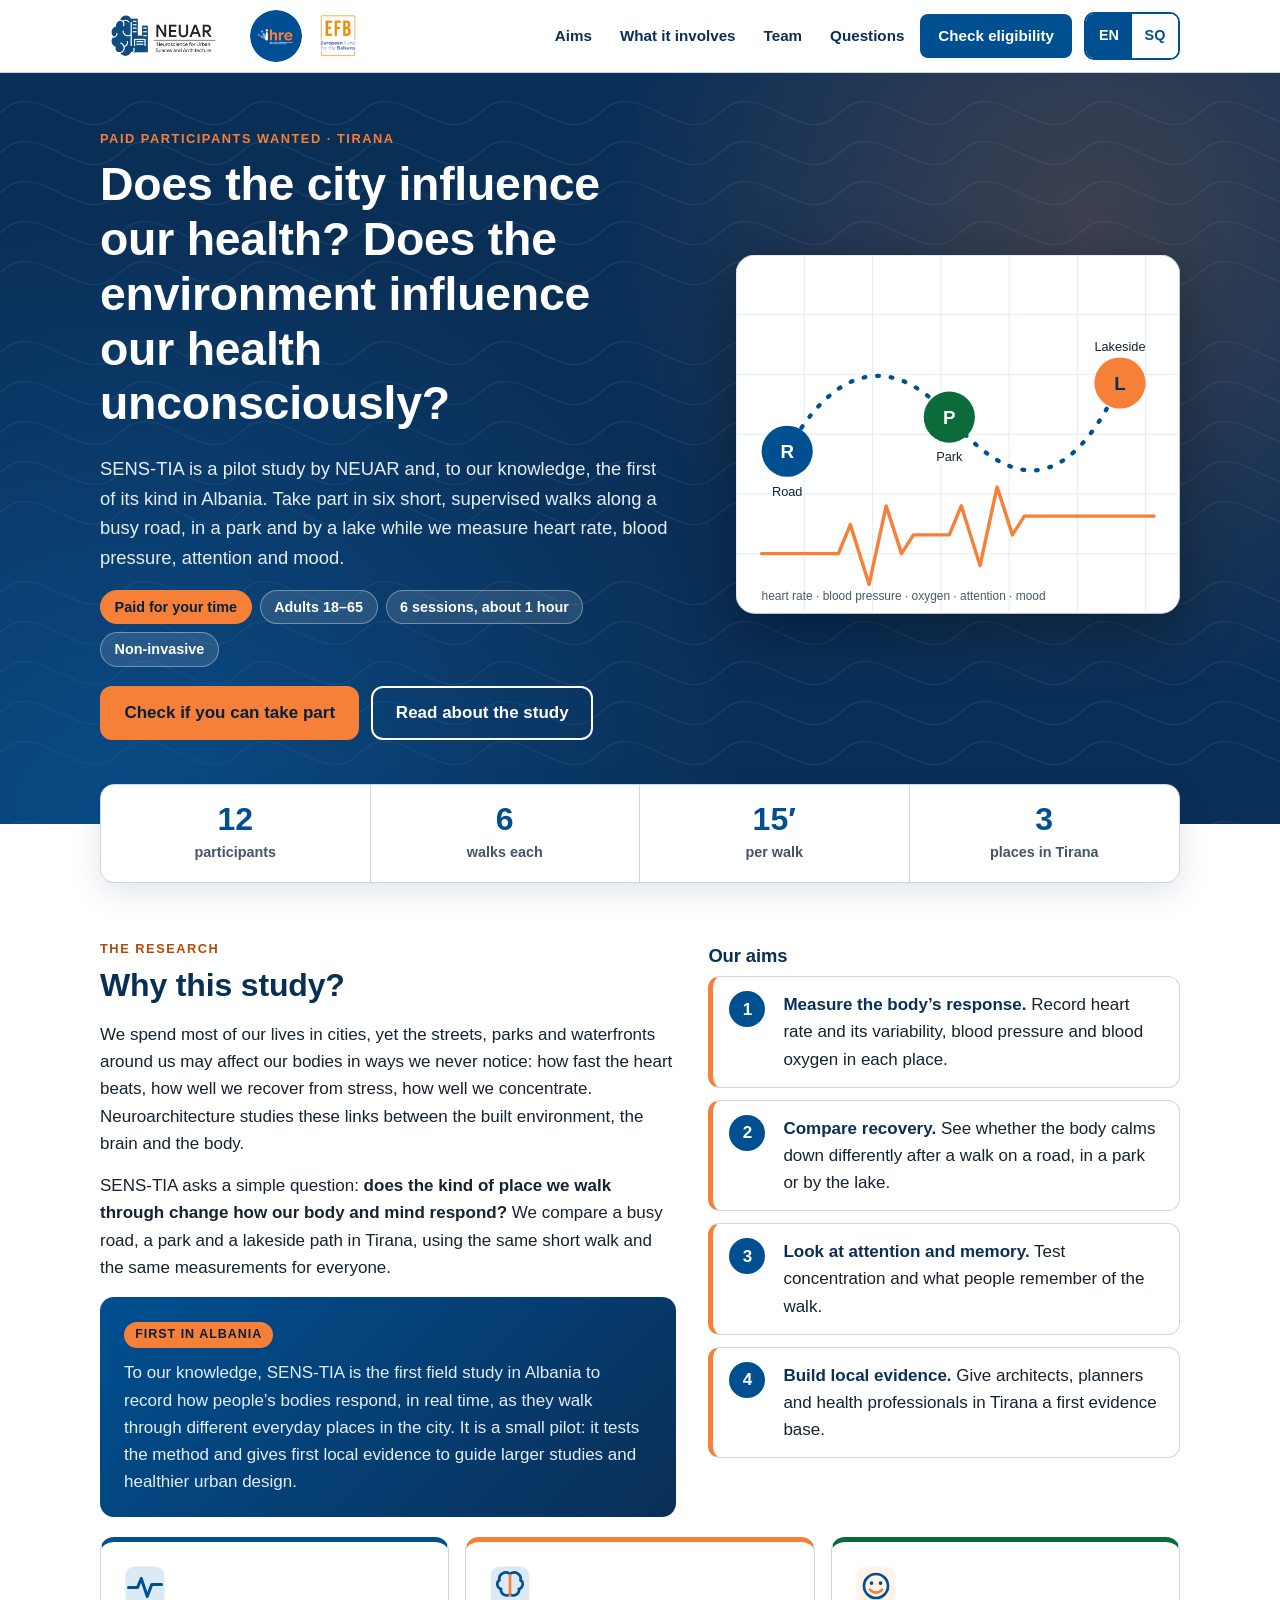
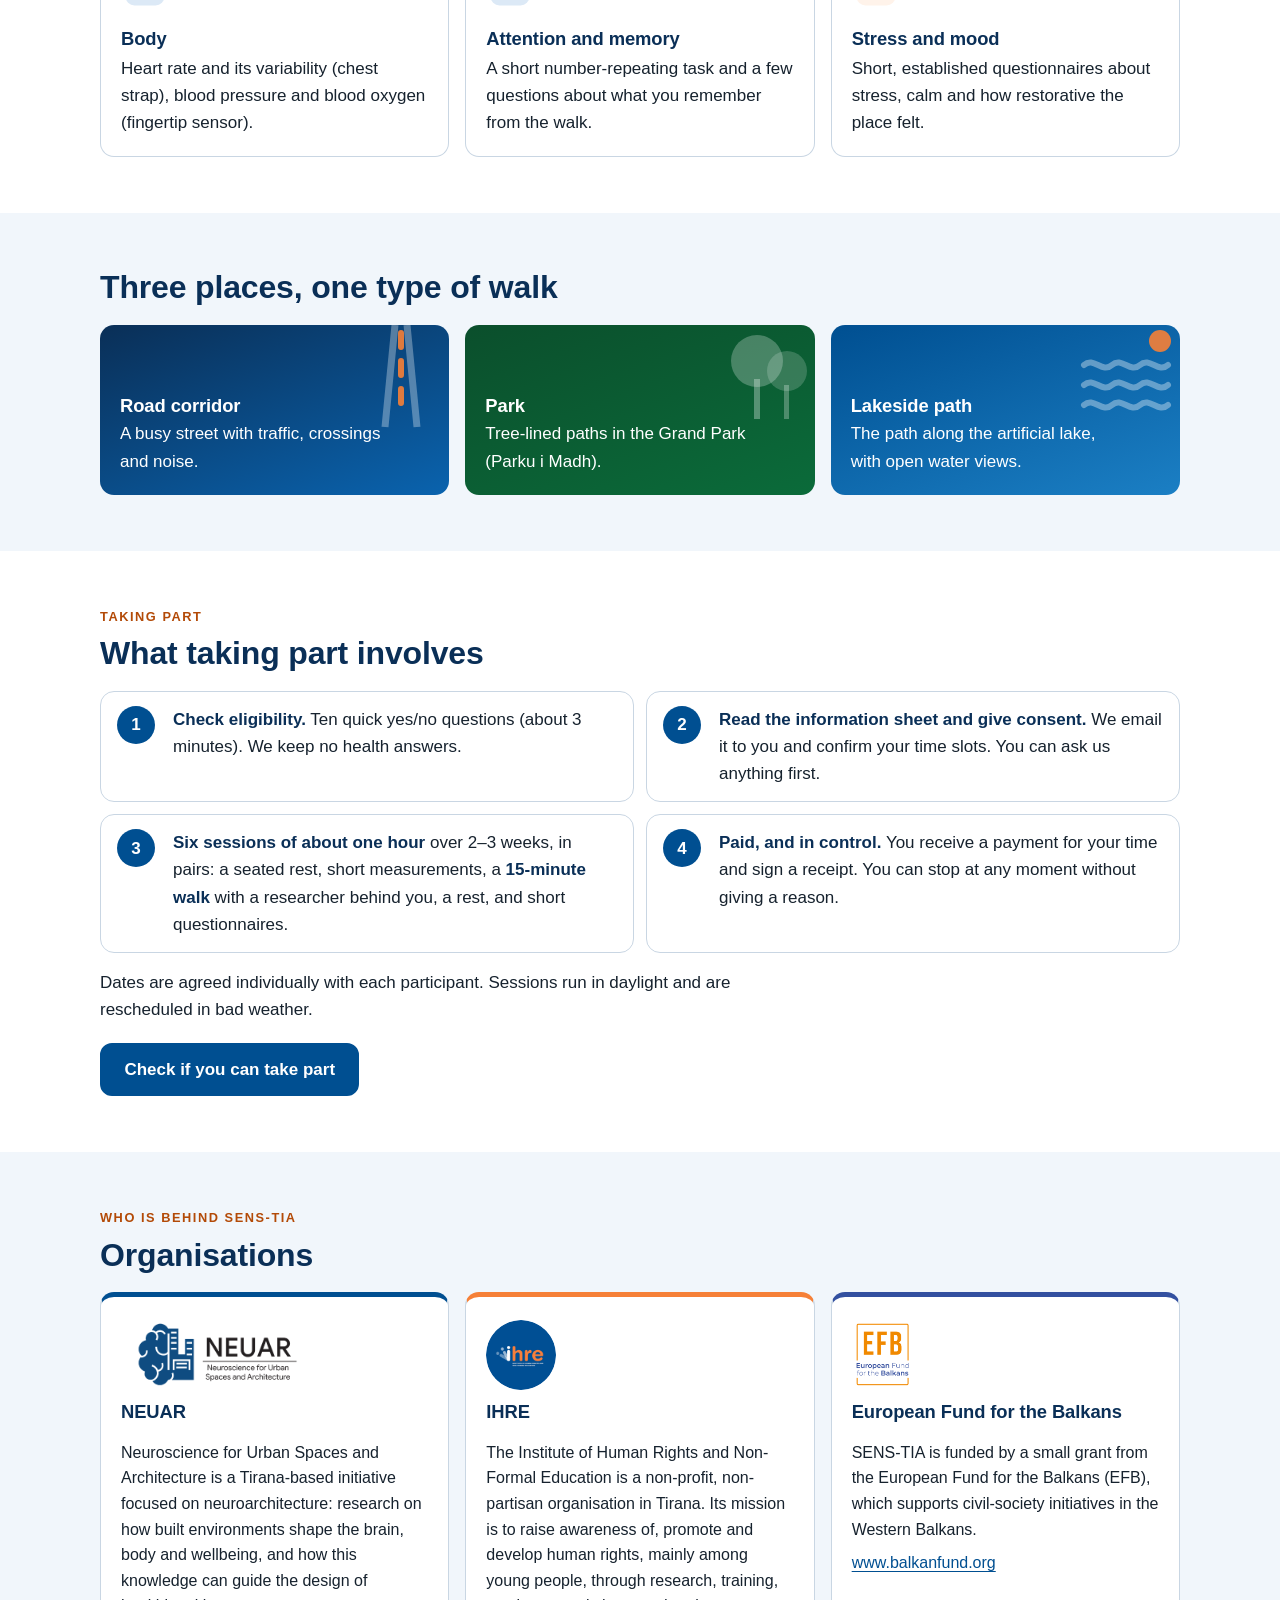
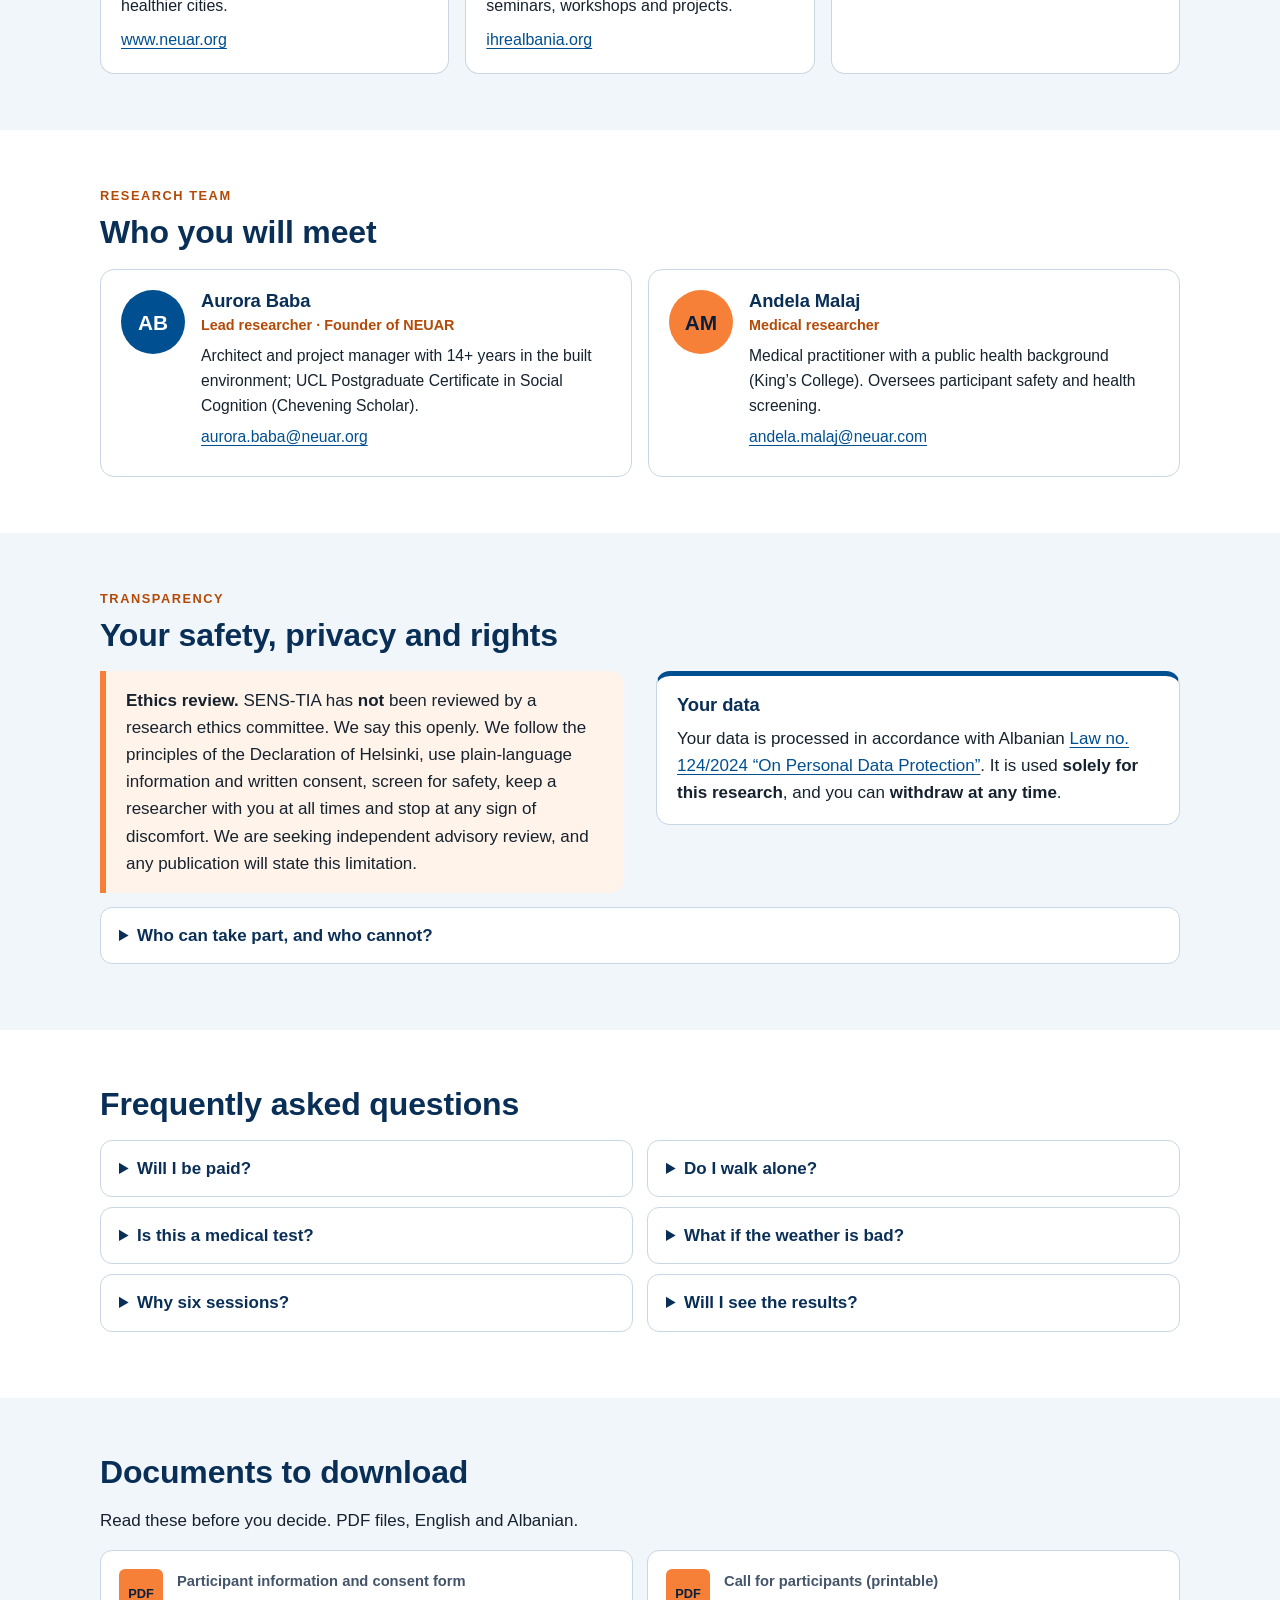
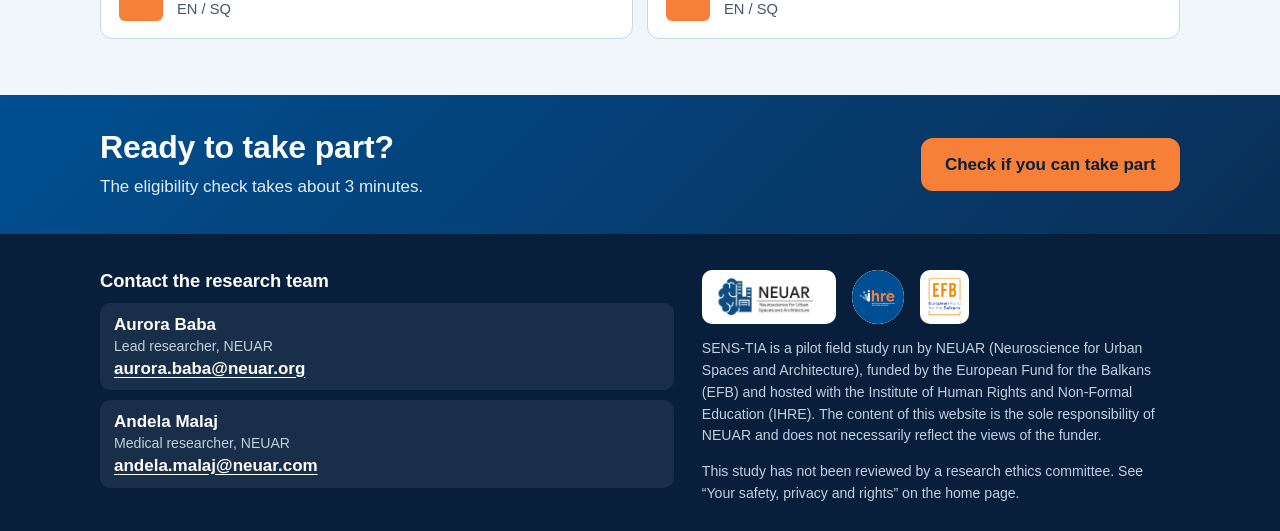
==== commit f39a04ef: "Add files via upload" ====
--- a/index.html
+++ b/index.html
@@ -3,26 +3,26 @@
 <head>
 <meta charset="utf-8">
 <meta name="viewport" content="width=device-width, initial-scale=1">
-<title data-en="SENS-TIA: volunteers wanted in Tirana | NEUAR" data-sq="SENS-TIA: kërkohen vullnetarë në Tiranë | NEUAR">SENS-TIA: volunteers wanted in Tirana | NEUAR</title>
-<meta name="description" content="A pilot field study in Tirana on how a busy road, a park and a lakeside path affect heart rate, blood pressure and mood. Volunteers aged 18 to 65 wanted.">
-<meta name="theme-color" content="#004F91">
-<meta property="og:title" content="SENS-TIA: volunteers wanted in Tirana | NEUAR"><meta property="og:description" content="A pilot field study in Tirana on how a busy road, a park and a lakeside path affect heart rate, blood pressure and mood. Volunteers aged 18 to 65 wanted."><meta property="og:image" content="assets/img/share.png">
+<title data-en="SENS-TIA: participants wanted in Tirana | NEUAR" data-sq="SENS-TIA: kërkohen pjesëmarrës në Tiranë | NEUAR">SENS-TIA: participants wanted in Tirana | NEUAR</title>
+<meta name="description" content="Paid participants aged 18 to 65 wanted for SENS-TIA, a pilot study in Tirana on how a busy road, a park and a lakeside path affect heart rate, blood pressure and mood.">
+<meta name="theme-color" content="#0A2F57">
+<meta property="og:type" content="website">
+<meta property="og:title" content="SENS-TIA: participants wanted in Tirana | NEUAR"><meta property="og:description" content="Paid participants aged 18 to 65 wanted for SENS-TIA, a pilot study in Tirana on how a busy road, a park and a lakeside path affect heart rate, blood pressure and mood."><meta property="og:image" content="assets/img/share.png">
 <link rel="icon" href="assets/img/favicon.svg" type="image/svg+xml">
-<link rel="preload" href="assets/fonts/roboto-latin-400-normal.woff2" as="font" type="font/woff2" crossorigin>
 <link rel="stylesheet" href="assets/style.css">
 </head><body>
 <a class="skip" href="#main"><span lang="en" data-l="en">Skip to main content</span><span lang="sq" data-l="sq">Kalo te përmbajtja kryesore</span></a>
 <header class="top">
  <div class="wrap">
   <div class="logos">
-   <a href="index.html" aria-label="NEUAR, SENS-TIA home"><img src="assets/img/neuar.png" alt="NEUAR, Neuroscience for Urban Spaces and Architecture" width="140" height="48"></a>
-   <img class="round" src="assets/img/ihre.png" alt="IHRE, Institute of Human Rights and Non-Formal Education" width="54" height="54">
-   <img src="assets/img/efb.png" alt="EFB, European Fund for the Balkans" width="42" height="48">
+   <a href="index.html" aria-label="NEUAR, SENS-TIA home"><img src="assets/img/neuar.png" alt="NEUAR, Neuroscience for Urban Spaces and Architecture" width="134" height="46"></a>
+   <img class="round" src="assets/img/ihre.png" alt="IHRE, Institute of Human Rights and Non-Formal Education" width="52" height="52">
+   <img src="assets/img/efb.png" alt="EFB, European Fund for the Balkans" width="41" height="46">
   </div>
   <nav class="main" aria-label="Main">
-   <a href="index.html#study"><span lang="en" data-l="en">The study</span><span lang="sq" data-l="sq">Studimi</span></a>
+   <a href="index.html#aims"><span lang="en" data-l="en">Aims</span><span lang="sq" data-l="sq">Qëllimet</span></a>
    <a href="index.html#involves"><span lang="en" data-l="en">What it involves</span><span lang="sq" data-l="sq">Çfarë përfshin</span></a>
-   <a href="index.html#who"><span lang="en" data-l="en">Who we are</span><span lang="sq" data-l="sq">Kush jemi</span></a>
+   <a href="index.html#team"><span lang="en" data-l="en">Team</span><span lang="sq" data-l="sq">Ekipi</span></a>
    <a href="index.html#faq"><span lang="en" data-l="en">Questions</span><span lang="sq" data-l="sq">Pyetje</span></a>
    <a class="btn" style="min-height:44px;padding:.4rem 1rem" href="screening.html"><span lang="en" data-l="en">Check eligibility</span><span lang="sq" data-l="sq">Kontrollo përshtatshmërinë</span></a>
    <div class="lang" role="group" aria-label="Language / Gjuha"><button type="button" data-set="en" aria-pressed="true" lang="en">EN</button><button type="button" data-set="sq" aria-pressed="false" lang="sq">SQ</button></div>
@@ -33,46 +33,69 @@
 <section class="hero" aria-labelledby="h1">
  <div class="wrap grid">
   <div>
-   <p class="eyebrow"><span lang="en" data-l="en">Volunteers wanted · Tirana</span><span lang="sq" data-l="sq">Kërkohen vullnetarë · Tiranë</span></p>
-   <h1 id="h1"><span lang="en" data-l="en">Does where you walk change how your body copes with stress?</span><span lang="sq" data-l="sq">A ndryshon vendi ku ecni mënyrën si trupi juaj përballon stresin?</span></h1>
-   <p class="lede"><span lang="en" data-l="en">SENS-TIA is a pilot study by NEUAR. We invite adults to take part in six short, supervised walks and compare a busy road, a park and a lakeside path, measuring heart rate, blood pressure, attention and mood.</span><span lang="sq" data-l="sq">SENS-TIA është një studim pilot i NEUAR. Ftojmë të rritur të marrin pjesë në gjashtë ecje të shkurtra me mbikëqyrje dhe të krahasojmë një rrugë me trafik, një park dhe një shteg buzë liqenit, duke matur ritmin e zemrës, tensionin, vëmendjen dhe humorin.</span></p>
-   <ul class="facts">
-    <li><span lang="en" data-l="en">Adults 18–65</span><span lang="sq" data-l="sq">Të rritur 18–65 vjeç</span></li><li><span lang="en" data-l="en">6 sessions, about 1 hour</span><span lang="sq" data-l="sq">6 seanca, rreth 1 orë</span></li><li><span lang="en" data-l="en">15-minute walk</span><span lang="sq" data-l="sq">Ecje 15 minutash</span></li><li><span lang="en" data-l="en">Non-invasive · voluntary</span><span lang="sq" data-l="sq">Jo-invazive · vullnetare</span></li>
+   <p class="eyebrow"><span lang="en" data-l="en">Paid participants wanted · Tirana</span><span lang="sq" data-l="sq">Kërkohen pjesëmarrës me pagesë · Tiranë</span></p>
+   <h1 id="h1"><span lang="en" data-l="en">Does the city influence our health? Does the environment influence our health unconsciously?</span><span lang="sq" data-l="sq">A ndikon qyteti në shëndetin tonë? A ndikon mjedisi në shëndetin tonë pa e vënë re?</span></h1>
+   <p class="lede"><span lang="en" data-l="en">SENS-TIA is a pilot study by NEUAR and, to our knowledge, the first of its kind in Albania. Take part in six short, supervised walks along a busy road, in a park and by a lake while we measure heart rate, blood pressure, attention and mood.</span><span lang="sq" data-l="sq">SENS-TIA është një studim pilot i NEUAR dhe, sa dimë ne, i pari i këtij lloji në Shqipëri. Merrni pjesë në gjashtë ecje të shkurtra me mbikëqyrje, në një rrugë me trafik, në park dhe buzë liqenit, ndërsa matim ritmin e zemrës, tensionin, vëmendjen dhe humorin.</span></p>
+   <ul class="chips">
+    <li class="pay"><span lang="en" data-l="en">Paid for your time</span><span lang="sq" data-l="sq">Me pagesë për kohën tuaj</span></li><li><span lang="en" data-l="en">Adults 18–65</span><span lang="sq" data-l="sq">Të rritur 18–65 vjeç</span></li><li><span lang="en" data-l="en">6 sessions, about 1 hour</span><span lang="sq" data-l="sq">6 seanca, rreth 1 orë</span></li><li><span lang="en" data-l="en">Non-invasive</span><span lang="sq" data-l="sq">Jo-invazive</span></li>
    </ul>
    <div class="btns">
     <a class="btn accent" href="screening.html"><span lang="en" data-l="en">Check if you can take part</span><span lang="sq" data-l="sq">Kontrolloni nëse mund të merrni pjesë</span></a>
-    <a class="btn ghost" href="#involves"><span lang="en" data-l="en">What does it involve?</span><span lang="sq" data-l="sq">Çfarë përfshin?</span></a>
-   </div>
-  </div>
-  <div><svg viewBox="0 0 520 420" role="img" aria-labelledby="ht hd" xmlns="http://www.w3.org/2000/svg">
+    <a class="btn ghost" href="#aims"><span lang="en" data-l="en">Read about the study</span><span lang="sq" data-l="sq">Lexoni për studimin</span></a>
+   </div>
+  </div>
+  <div><svg class="art" viewBox="0 0 520 420" role="img" aria-labelledby="ht hd" xmlns="http://www.w3.org/2000/svg">
 <title id="ht">Illustration of the study design</title>
 <desc id="hd">A walking route linking three places in Tirana: a road, a park and a lakeside path, with a heart-rate trace underneath.</desc>
 <rect width="520" height="420" rx="22" fill="#fff" stroke="#C9D6E3"/>
 <g fill="none" stroke="#DCE9F6" stroke-width="1"><path d="M0 70H520M0 140H520M0 210H520M0 280H520M0 350H520M80 0V420M160 0V420M240 0V420M320 0V420M400 0V420M480 0V420"/></g>
 <path d="M60 230 C120 120 190 120 250 190 S380 300 450 150" fill="none" stroke="#004F91" stroke-width="5" stroke-linecap="round" stroke-dasharray="2 14"/>
 <g>
- <circle cx="60" cy="230" r="30" fill="#004F91"/><text x="60" y="238" text-anchor="middle" font-family="Roboto,Arial" font-weight="700" font-size="22" fill="#fff">R</text>
- <circle cx="250" cy="190" r="30" fill="#0B6B3A"/><text x="250" y="198" text-anchor="middle" font-family="Roboto,Arial" font-weight="700" font-size="22" fill="#fff">P</text>
- <circle cx="450" cy="150" r="30" fill="#F68037"/><text x="450" y="158" text-anchor="middle" font-family="Roboto,Arial" font-weight="700" font-size="22" fill="#0A2F57">L</text>
+ <circle cx="60" cy="230" r="30" fill="#004F91"/><text x="60" y="238" text-anchor="middle" font-family="Arial,Helvetica,sans-serif" font-weight="700" font-size="22" fill="#fff">R</text>
+ <circle cx="250" cy="190" r="30" fill="#0B6B3A"/><text x="250" y="198" text-anchor="middle" font-family="Arial,Helvetica,sans-serif" font-weight="700" font-size="22" fill="#fff">P</text>
+ <circle cx="450" cy="150" r="30" fill="#F68037"/><text x="450" y="158" text-anchor="middle" font-family="Arial,Helvetica,sans-serif" font-weight="700" font-size="22" fill="#0A2F57">L</text>
 </g>
-<g font-family="Roboto,Arial" font-size="15" fill="#16222E" font-weight="500">
+<g font-family="Arial,Helvetica,sans-serif" font-size="15" fill="#16222E" font-weight="500">
  <text x="60" y="282" text-anchor="middle">Road</text><text x="250" y="242" text-anchor="middle">Park</text><text x="450" y="112" text-anchor="middle">Lakeside</text>
 </g>
 <path d="M30 350 H120 l14 -34 l22 70 l20 -92 l18 56 l14 -22 H250 l14 -34 l22 70 l20 -92 l18 56 l14 -22 H490" fill="none" stroke="#F68037" stroke-width="4" stroke-linejoin="round" stroke-linecap="round"/>
-<text x="30" y="404" font-family="Roboto,Arial" font-size="14" fill="#4A5A6A">heart rate · blood pressure · oxygen · attention · mood</text>
+<text x="30" y="404" font-family="Arial,Helvetica,sans-serif" font-size="14" fill="#4A5A6A">heart rate · blood pressure · oxygen · attention · mood</text>
 </svg></div>
  </div>
 </section>
 
-<section id="study" aria-labelledby="h-study">
- <div class="wrap">
-  <p class="eyebrow"><span lang="en" data-l="en">The study</span><span lang="sq" data-l="sq">Studimi</span></p>
-  <h2 id="h-study"><span lang="en" data-l="en">What we want to find out</span><span lang="sq" data-l="sq">Çfarë duam të zbulojmë</span></h2>
-  <div lang="en" data-l="en"><p>Cities shape how we feel, but we know little about how everyday places in Tirana affect the body in real time. SENS-TIA compares three places on the same type of short walk and asks whether the body and mind recover differently after a walk on a busy road, in the Grand Park or along the artificial lake.</p></div><div lang="sq" data-l="sq"><p>Qytetet ndikojnë në mënyrën si ndihemi, por dimë pak se si vendet e përditshme në Tiranë ndikojnë në trup në kohë reale. SENS-TIA krahason tre vende me të njëjtin lloj ecjeje të shkurtër dhe pyet nëse trupi dhe mendja rimëkëmben ndryshe pas një ecjeje në një rrugë me trafik, në Parkun e Madh ose buzë liqenit artificial.</p></div>
+<div class="statband"><div class="wrap"><div class="stats" role="list">
+ <div class="stat" role="listitem"><b>12</b><span><span lang="en" data-l="en">participants</span><span lang="sq" data-l="sq">pjesëmarrës</span></span></div>
+ <div class="stat" role="listitem"><b>6</b><span><span lang="en" data-l="en">walks each</span><span lang="sq" data-l="sq">ecje secili</span></span></div>
+ <div class="stat" role="listitem"><b>15′</b><span><span lang="en" data-l="en">per walk</span><span lang="sq" data-l="sq">për ecje</span></span></div>
+ <div class="stat" role="listitem"><b>3</b><span><span lang="en" data-l="en">places in Tirana</span><span lang="sq" data-l="sq">vende në Tiranë</span></span></div>
+</div></div></div>
+
+<section id="aims" aria-labelledby="h-aims">
+ <div class="wrap two">
+  <div>
+   <p class="eyebrow"><span lang="en" data-l="en">The research</span><span lang="sq" data-l="sq">Kërkimi</span></p>
+   <h2 id="h-aims"><span lang="en" data-l="en">Why this study?</span><span lang="sq" data-l="sq">Pse ky studim?</span></h2>
+   <div lang="en" data-l="en"><p>We spend most of our lives in cities, yet the streets, parks and waterfronts around us may affect our bodies in ways we never notice: how fast the heart beats, how well we recover from stress, how well we concentrate. Neuroarchitecture studies these links between the built environment, the brain and the body.</p><p>SENS-TIA asks a simple question: <strong>does the kind of place we walk through change how our body and mind respond?</strong> We compare a busy road, a park and a lakeside path in Tirana, using the same short walk and the same measurements for everyone.</p></div><div lang="sq" data-l="sq"><p>Ne e kalojmë pjesën më të madhe të jetës në qytete, megjithatë rrugët, parqet dhe bregu i ujit rreth nesh mund të ndikojnë në trupin tonë në mënyra që nuk i vëmë re: sa shpejt rreh zemra, sa mirë rimëkëmbemi nga stresi, sa mirë përqendrohemi. Neuroarkitektura studion këto lidhje mes mjedisit të ndërtuar, trurit dhe trupit.</p><p>SENS-TIA parashtron një pyetje të thjeshtë: <strong>a e ndryshon lloji i vendit ku ecim mënyrën si përgjigjen trupi dhe mendja?</strong> Krahasojmë një rrugë me trafik, një park dhe një shteg buzë liqenit në Tiranë, me të njëjtën ecje të shkurtër dhe të njëjtat matje për këdo.</p></div>
+   <div class="callout" style="margin-top:1rem"><span class="tag"><span lang="en" data-l="en">First in Albania</span><span lang="sq" data-l="sq">I pari në Shqipëri</span></span>
+    <div lang="en" data-l="en"><p>To our knowledge, SENS-TIA is the first field study in Albania to record how people’s bodies respond, in real time, as they walk through different everyday places in the city. It is a small pilot: it tests the method and gives first local evidence to guide larger studies and healthier urban design.</p></div><div lang="sq" data-l="sq"><p>Sa dimë ne, SENS-TIA është studimi i parë në terren në Shqipëri që regjistron si përgjigjet trupi i njerëzve, në kohë reale, ndërsa ecin nëpër vende të ndryshme të përditshme të qytetit. Është një pilot i vogël: teston metodën dhe jep dëshmi të para lokale për të udhëhequr studime më të mëdha dhe dizajn urban më të shëndetshëm.</p></div>
+   </div>
+  </div>
+  <div>
+   <h3 style="margin-top:.4rem"><span lang="en" data-l="en">Our aims</span><span lang="sq" data-l="sq">Qëllimet tona</span></h3>
+   <ol class="aims">
+    <li><div><span lang="en" data-l="en"><b>Measure the body’s response.</b> Record heart rate and its variability, blood pressure and blood oxygen in each place.</span><span lang="sq" data-l="sq"><b>Të masim përgjigjen e trupit.</b> Të regjistrojmë ritmin e zemrës dhe ndryshueshmërinë e tij, tensionin dhe oksigjenin në gjak në çdo vend.</span></div></li>
+    <li><div><span lang="en" data-l="en"><b>Compare recovery.</b> See whether the body calms down differently after a walk on a road, in a park or by the lake.</span><span lang="sq" data-l="sq"><b>Të krahasojmë rimëkëmbjen.</b> Të shohim nëse trupi qetësohet ndryshe pas një ecjeje në rrugë, në park ose buzë liqenit.</span></div></li>
+    <li><div><span lang="en" data-l="en"><b>Look at attention and memory.</b> Test concentration and what people remember of the walk.</span><span lang="sq" data-l="sq"><b>Të shohim vëmendjen dhe kujtesën.</b> Të testojmë përqendrimin dhe çfarë kujtojnë njerëzit nga ecja.</span></div></li>
+    <li><div><span lang="en" data-l="en"><b>Build local evidence.</b> Give architects, planners and health professionals in Tirana a first evidence base.</span><span lang="sq" data-l="sq"><b>Të ndërtojmë dëshmi lokale.</b> Të ofrojmë një bazë të parë dëshmish për arkitektët, planifikuesit dhe profesionistët e shëndetit në Tiranë.</span></div></li>
+   </ol>
+  </div>
+ </div>
+ <div class="wrap">
   <div class="cards">
    <div class="card"><svg viewBox="0 0 64 64" aria-hidden="true"><rect x="6" y="6" width="52" height="52" rx="12" fill="#DCE9F6"/><path d="M10 34h12l5-12 8 24 6-16h13" stroke="#004F91" stroke-width="4" fill="none" stroke-linecap="round" stroke-linejoin="round"/></svg><h3><span lang="en" data-l="en">Body</span><span lang="sq" data-l="sq">Trupi</span></h3><p><span lang="en" data-l="en">Heart rate and its variability (chest strap), blood pressure and blood oxygen (fingertip sensor).</span><span lang="sq" data-l="sq">Ritmi i zemrës dhe ndryshueshmëria e tij (rrip në gjoks), tensioni dhe oksigjeni në gjak (sensor në gisht).</span></p></div>
    <div class="card o"><svg viewBox="0 0 64 64" aria-hidden="true"><rect x="6" y="6" width="52" height="52" rx="12" fill="#DCE9F6"/><path d="M32 16c-6-5-16 0-14 8-5 3-3 11 2 12-1 7 7 11 12 7 5 4 13 0 12-7 5-1 7-9 2-12 2-8-8-13-14-8z" fill="none" stroke="#004F91" stroke-width="3.5"/><path d="M32 16v30" stroke="#F68037" stroke-width="3.5"/></svg><h3><span lang="en" data-l="en">Attention and memory</span><span lang="sq" data-l="sq">Vëmendja dhe kujtesa</span></h3><p><span lang="en" data-l="en">A short number-repeating task and a few questions about what you remember from the walk.</span><span lang="sq" data-l="sq">Një detyrë e shkurtër përsëritjeje numrash dhe disa pyetje për atë që kujtoni nga ecja.</span></p></div>
-   <div class="card"><svg viewBox="0 0 64 64" aria-hidden="true"><rect x="6" y="6" width="52" height="52" rx="12" fill="#FFF3EA"/><circle cx="32" cy="32" r="16" fill="none" stroke="#004F91" stroke-width="3.5"/><circle cx="26" cy="28" r="2.5" fill="#004F91"/><circle cx="38" cy="28" r="2.5" fill="#004F91"/><path d="M24 37c4 5 12 5 16 0" stroke="#F68037" stroke-width="3.5" fill="none" stroke-linecap="round"/></svg><h3><span lang="en" data-l="en">Stress and mood</span><span lang="sq" data-l="sq">Stresi dhe humori</span></h3><p><span lang="en" data-l="en">Short, established questionnaires about stress, calm and how restorative the place felt.</span><span lang="sq" data-l="sq">Pyetësorë të shkurtër dhe të njohur për stresin, qetësinë dhe sa çlodhës ishte vendi.</span></p></div>
+   <div class="card g"><svg viewBox="0 0 64 64" aria-hidden="true"><rect x="6" y="6" width="52" height="52" rx="12" fill="#FFF3EA"/><circle cx="32" cy="32" r="16" fill="none" stroke="#004F91" stroke-width="3.5"/><circle cx="26" cy="28" r="2.5" fill="#004F91"/><circle cx="38" cy="28" r="2.5" fill="#004F91"/><path d="M24 37c4 5 12 5 16 0" stroke="#F68037" stroke-width="3.5" fill="none" stroke-linecap="round"/></svg><h3><span lang="en" data-l="en">Stress and mood</span><span lang="sq" data-l="sq">Stresi dhe humori</span></h3><p><span lang="en" data-l="en">Short, established questionnaires about stress, calm and how restorative the place felt.</span><span lang="sq" data-l="sq">Pyetësorë të shkurtër dhe të njohur për stresin, qetësinë dhe sa çlodhës ishte vendi.</span></p></div>
   </div>
  </div>
 </section>
@@ -80,10 +103,10 @@
 <section class="alt" id="places" aria-labelledby="h-places">
  <div class="wrap">
   <h2 id="h-places"><span lang="en" data-l="en">Three places, one type of walk</span><span lang="sq" data-l="sq">Tre vende, një lloj ecjeje</span></h2>
-  <div class="cards">
-   <div class="card"><svg viewBox="0 0 64 64" aria-hidden="true"><rect x="6" y="6" width="52" height="52" rx="12" fill="#DCE9F6"/><path d="M24 58 L28 6 M40 58 L36 6" stroke="#004F91" stroke-width="4" fill="none"/><path d="M32 12v8M32 28v8M32 44v8" stroke="#F68037" stroke-width="4" stroke-linecap="round"/></svg><h3><span lang="en" data-l="en">Road corridor</span><span lang="sq" data-l="sq">Korridori i rrugës</span></h3><p><span lang="en" data-l="en">A busy street with traffic, crossings and noise.</span><span lang="sq" data-l="sq">Një rrugë e ngarkuar me trafik, kalime këmbësorësh dhe zhurmë.</span></p></div>
-   <div class="card"><svg viewBox="0 0 64 64" aria-hidden="true"><rect x="6" y="6" width="52" height="52" rx="12" fill="#E7F5EC"/><circle cx="24" cy="26" r="11" fill="#0B6B3A"/><circle cx="40" cy="30" r="9" fill="#0B6B3A"/><rect x="22" y="34" width="4" height="16" fill="#0A2F57"/><rect x="38" y="36" width="4" height="14" fill="#0A2F57"/></svg><h3><span lang="en" data-l="en">Park</span><span lang="sq" data-l="sq">Parku</span></h3><p><span lang="en" data-l="en">Tree-lined paths in the Grand Park (Parku i Madh).</span><span lang="sq" data-l="sq">Shtigje me pemë në Parkun e Madh.</span></p></div>
-   <div class="card o"><svg viewBox="0 0 64 64" aria-hidden="true"><rect x="6" y="6" width="52" height="52" rx="12" fill="#FFF3EA"/><path d="M12 28c5-5 9 5 14 0s9 5 14 0 9 5 12 0M12 40c5-5 9 5 14 0s9 5 14 0 9 5 12 0M12 52c5-5 9 5 14 0s9 5 14 0 9 5 12 0" stroke="#004F91" stroke-width="4" fill="none" stroke-linecap="round"/><circle cx="46" cy="18" r="6" fill="#F68037"/></svg><h3><span lang="en" data-l="en">Lakeside path</span><span lang="sq" data-l="sq">Shtegu buzë liqenit</span></h3><p><span lang="en" data-l="en">The path along the artificial lake, with open water views.</span><span lang="sq" data-l="sq">Shtegu buzë liqenit artificial, me pamje të hapur drejt ujit.</span></p></div>
+  <div class="places">
+   <div class="place p-road"><svg viewBox="0 0 110 110" aria-hidden="true"><path d="M40 108 L50 6 M72 108 L62 6" stroke="#fff" stroke-opacity=".35" stroke-width="7" fill="none"/><path d="M56 14v14M56 42v14M56 70v14" stroke="#F68037" stroke-width="6" stroke-linecap="round"/></svg><h3><span lang="en" data-l="en">Road corridor</span><span lang="sq" data-l="sq">Korridori i rrugës</span></h3><p><span lang="en" data-l="en">A busy street with traffic, crossings and noise.</span><span lang="sq" data-l="sq">Një rrugë e ngarkuar me trafik, kalime këmbësorësh dhe zhurmë.</span></p></div>
+   <div class="place p-park"><svg viewBox="0 0 110 110" aria-hidden="true"><circle cx="46" cy="42" r="26" fill="#fff" fill-opacity=".28"/><circle cx="76" cy="52" r="20" fill="#fff" fill-opacity=".2"/><rect x="43" y="60" width="6" height="40" fill="#fff" fill-opacity=".35"/><rect x="73" y="66" width="5" height="34" fill="#fff" fill-opacity=".3"/></svg><h3><span lang="en" data-l="en">Park</span><span lang="sq" data-l="sq">Parku</span></h3><p><span lang="en" data-l="en">Tree-lined paths in the Grand Park (Parku i Madh).</span><span lang="sq" data-l="sq">Shtigje me pemë në Parkun e Madh.</span></p></div>
+   <div class="place p-lake"><svg viewBox="0 0 110 110" aria-hidden="true"><path d="M8 46c10-9 18 9 28 0s18 9 28 0 18 9 28 0M8 66c10-9 18 9 28 0s18 9 28 0 18 9 28 0M8 86c10-9 18 9 28 0s18 9 28 0 18 9 28 0" stroke="#fff" stroke-opacity=".4" stroke-width="6" fill="none" stroke-linecap="round"/><circle cx="84" cy="22" r="11" fill="#F68037"/></svg><h3><span lang="en" data-l="en">Lakeside path</span><span lang="sq" data-l="sq">Shtegu buzë liqenit</span></h3><p><span lang="en" data-l="en">The path along the artificial lake, with open water views.</span><span lang="sq" data-l="sq">Shtegu buzë liqenit artificial, me pamje të hapur drejt ujit.</span></p></div>
   </div>
  </div>
 </section>
@@ -94,11 +117,11 @@
   <h2 id="h-inv"><span lang="en" data-l="en">What taking part involves</span><span lang="sq" data-l="sq">Çfarë përfshin pjesëmarrja</span></h2>
   <ol class="steps">
    <li><div><span lang="en" data-l="en"><strong>Check eligibility.</strong> Ten quick yes/no questions (about 3 minutes). We keep no health answers.</span><span lang="sq" data-l="sq"><strong>Kontrolloni përshtatshmërinë.</strong> Dhjetë pyetje të shpejta po/jo (rreth 3 minuta). Nuk ruajmë asnjë përgjigje shëndetësore.</span></div></li>
-   <li><div><span lang="en" data-l="en"><strong>Read the information sheet and give consent.</strong> We send it at least 24 hours before your first session. You can ask questions.</span><span lang="sq" data-l="sq"><strong>Lexoni fletën e informacionit dhe jepni pëlqimin.</strong> Ua dërgojmë të paktën 24 orë përpara seancës së parë. Mund të bëni pyetje.</span></div></li>
-   <li><div><span lang="en" data-l="en"><strong>Six sessions of about one hour</strong> over about 2–3 weeks, in pairs: a seated rest, short measurements, a <strong>15-minute walk</strong> with a researcher behind you, a rest, and short questionnaires.</span><span lang="sq" data-l="sq"><strong>Gjashtë seanca prej rreth një ore</strong> gjatë rreth 2–3 javësh, në çifte: pushim i ulur, matje të shkurtra, një <strong>ecje 15 minutash</strong> me një studiues pas jush, pushim dhe pyetësorë të shkurtër.</span></div></li>
-   <li><div><span lang="en" data-l="en"><strong>Stay in control.</strong> You can stop at any moment, without giving a reason and without any consequence.</span><span lang="sq" data-l="sq"><strong>Mbani kontrollin.</strong> Mund të ndaleni në çdo moment, pa dhënë arsye dhe pa asnjë pasojë.</span></div></li>
+   <li><div><span lang="en" data-l="en"><strong>Read the information sheet and give consent.</strong> We email it to you and confirm your time slots. You can ask us anything first.</span><span lang="sq" data-l="sq"><strong>Lexoni fletën e informacionit dhe jepni pëlqimin.</strong> Ju e dërgojmë me email dhe konfirmojmë orarin tuaj. Mund të na pyesni çfarëdo më parë.</span></div></li>
+   <li><div><span lang="en" data-l="en"><strong>Six sessions of about one hour</strong> over 2–3 weeks, in pairs: a seated rest, short measurements, a <strong>15-minute walk</strong> with a researcher behind you, a rest, and short questionnaires.</span><span lang="sq" data-l="sq"><strong>Gjashtë seanca prej rreth një ore</strong> gjatë 2–3 javësh, në çifte: pushim i ulur, matje të shkurtra, një <strong>ecje 15 minutash</strong> me një studiues pas jush, pushim dhe pyetësorë të shkurtër.</span></div></li>
+   <li><div><span lang="en" data-l="en"><strong>Paid, and in control.</strong> You receive a payment for your time and sign a receipt. You can stop at any moment without giving a reason.</span><span lang="sq" data-l="sq"><strong>Me pagesë dhe me kontroll.</strong> Merrni një pagesë për kohën tuaj dhe nënshkruani një faturë. Mund të ndaleni në çdo moment pa dhënë arsye.</span></div></li>
   </ol>
-  <p style="margin-top:1.4rem"><span lang="en" data-l="en">Field dates: <strong data-fielddates>[dates to be confirmed]</strong>. Sessions run in daylight and are cancelled in bad weather.</span><span lang="sq" data-l="sq">Datat në terren: <strong data-fielddates>[datat do të konfirmohen]</strong>. Seancat zhvillohen ditën dhe anulohen kur moti është i keq.</span></p>
+  <p style="margin-top:1rem"><span data-fielddates><span lang="en" data-l="en">Dates are agreed individually with each participant.</span><span lang="sq" data-l="sq">Datat dakordësohen individualisht me çdo pjesëmarrës.</span></span> <span lang="en" data-l="en">Sessions run in daylight and are rescheduled in bad weather.</span><span lang="sq" data-l="sq">Seancat zhvillohen ditën dhe riplanifikohen kur moti është i keq.</span></p>
   <div class="btns"><a class="btn" href="screening.html"><span lang="en" data-l="en">Check if you can take part</span><span lang="sq" data-l="sq">Kontrolloni nëse mund të merrni pjesë</span></a></div>
  </div>
 </section>
@@ -106,69 +129,109 @@
 <section class="alt" id="who" aria-labelledby="h-who">
  <div class="wrap">
   <p class="eyebrow"><span lang="en" data-l="en">Who is behind SENS-TIA</span><span lang="sq" data-l="sq">Kush qëndron pas SENS-TIA</span></p>
-  <h2 id="h-who"><span lang="en" data-l="en">Organisers and funder</span><span lang="sq" data-l="sq">Organizatorët dhe financuesi</span></h2>
+  <h2 id="h-who"><span lang="en" data-l="en">Organisations</span><span lang="sq" data-l="sq">Organizatat</span></h2>
   <div class="partners">
-   <div class="partner"><img src="assets/img/neuar.png" alt="NEUAR" width="244" height="84">
+   <div class="partner"><div class="lg"><img src="assets/img/neuar.png" alt="NEUAR" width="204" height="70"></div>
     <h3>NEUAR</h3>
-    <p><span lang="en" data-l="en">Neuroscience for Urban Spaces and Architecture is a Tirana-based initiative linking neuroscience, urban design and public health. It designs and runs SENS-TIA and will publish the results.</span><span lang="sq" data-l="sq">Neuroscience for Urban Spaces and Architecture është një nismë me bazë në Tiranë që lidh neuroshkencën, dizajnin urban dhe shëndetin publik. Ajo projekton dhe zhvillon SENS-TIA dhe do t’i publikojë rezultatet.</span></p></div>
-   <div class="partner"><img class="round" src="assets/img/ihre.png" alt="IHRE" width="84" height="84">
+    <p><span lang="en" data-l="en">Neuroscience for Urban Spaces and Architecture is a Tirana-based initiative focused on neuroarchitecture: research on how built environments shape the brain, body and wellbeing, and how this knowledge can guide the design of healthier cities.</span><span lang="sq" data-l="sq">Neuroscience for Urban Spaces and Architecture është një nismë me bazë në Tiranë që fokusohet te neuroarkitektura: kërkim mbi mënyrën si mjediset e ndërtuara formësojnë trurin, trupin dhe mirëqenien, dhe si ky njohuri mund të udhëheqë dizajnin e qyteteve më të shëndetshme.</span></p>
+    <p><a href="https://www.neuar.org" rel="noopener">www.neuar.org</a></p></div>
+   <div class="partner"><div class="lg"><img class="round" src="assets/img/ihre.png" alt="IHRE" width="70" height="70"></div>
     <h3>IHRE</h3>
-    <p><span lang="en" data-l="en">The Institute of Human Rights and Non-Formal Education hosts the grant and supports the project as a partner organisation. [Confirm the wording of IHRE’s role.]</span><span lang="sq" data-l="sq">Instituti i të Drejtave të Njeriut dhe Arsimit Joformal pret grantin dhe mbështet projektin si organizatë partnere. [Konfirmoni formulimin e rolit të IHRE.]</span></p></div>
-   <div class="partner"><img src="assets/img/efb.png" alt="European Fund for the Balkans" width="74" height="84">
+    <p><span lang="en" data-l="en">The Institute of Human Rights and Non-Formal Education is a non-profit, non-partisan organisation in Tirana. Its mission is to raise awareness of, promote and develop human rights, mainly among young people, through research, training, seminars, workshops and projects.</span><span lang="sq" data-l="sq">Instituti i të Drejtave të Njeriut dhe Arsimit Joformal është një organizatë jofitimprurëse dhe jopartiake në Tiranë. Misioni i tij është të ngrejë ndërgjegjësimin, të promovojë dhe të zhvillojë të drejtat e njeriut, kryesisht te të rinjtë, përmes kërkimit, trajnimeve, seminareve, punëtorive dhe projekteve.</span></p>
+    <p><a href="https://ihrealbania.org/index.php/identity/" rel="noopener">ihrealbania.org</a></p></div>
+   <div class="partner"><div class="lg"><img src="assets/img/efb.png" alt="European Fund for the Balkans" width="62" height="70"></div>
     <h3>European Fund for the Balkans</h3>
-    <p><span lang="en" data-l="en">SENS-TIA is funded by a small grant from the European Fund for the Balkans (EFB), which supports civil-society initiatives in the Western Balkans. Funding covers the study; participation is voluntary.</span><span lang="sq" data-l="sq">SENS-TIA financohet nga një grant i vogël i Fondit Evropian për Ballkanin (EFB), i cili mbështet nisma të shoqërisë civile në Ballkanin Perëndimor. Financimi mbulon studimin; pjesëmarrja është vullnetare.</span></p></div>
-  </div>
- </div>
-</section>
-
-<section id="rights" aria-labelledby="h-rights">
+    <p><span lang="en" data-l="en">SENS-TIA is funded by a small grant from the European Fund for the Balkans (EFB), which supports civil-society initiatives in the Western Balkans.</span><span lang="sq" data-l="sq">SENS-TIA financohet nga një grant i vogël i Fondit Evropian për Ballkanin (EFB), i cili mbështet nisma të shoqërisë civile në Ballkanin Perëndimor.</span></p>
+    <p><a href="https://www.balkanfund.org" rel="noopener">www.balkanfund.org</a></p></div>
+  </div>
+ </div>
+</section>
+
+<section id="team" aria-labelledby="h-team">
+ <div class="wrap">
+  <p class="eyebrow"><span lang="en" data-l="en">Research team</span><span lang="sq" data-l="sq">Ekipi kërkimor</span></p>
+  <h2 id="h-team"><span lang="en" data-l="en">Who you will meet</span><span lang="sq" data-l="sq">Kë do të takoni</span></h2>
+  <div class="team">
+   <div class="person"><div class="avatar" aria-hidden="true">AB</div><div>
+    <h3>Aurora Baba</h3><p class="role"><span lang="en" data-l="en">Lead researcher · Founder of NEUAR</span><span lang="sq" data-l="sq">Studiuesja kryesore · Themeluese e NEUAR</span></p>
+    <p><span lang="en" data-l="en">Architect and project manager with 14+ years in the built environment; UCL Postgraduate Certificate in Social Cognition (Chevening Scholar).</span><span lang="sq" data-l="sq">Arkitekte dhe menaxhere projektesh me mbi 14 vjet përvojë në mjedisin e ndërtuar; Certifikatë Pasuniversitare në Njohjen Sociale nga UCL (Chevening Scholar).</span></p>
+    <p><a href="mailto:aurora.baba@neuar.org">aurora.baba@neuar.org</a></p></div></div>
+   <div class="person"><div class="avatar" aria-hidden="true">AM</div><div>
+    <h3>Andela Malaj</h3><p class="role"><span lang="en" data-l="en">Medical researcher</span><span lang="sq" data-l="sq">Studiuese mjekësore</span></p>
+    <p><span lang="en" data-l="en">Medical practitioner with a public health background (King’s College). Oversees participant safety and health screening.</span><span lang="sq" data-l="sq">Mjeke praktikuese me përvojë në shëndetin publik (King’s College). Mbikëqyr sigurinë e pjesëmarrësve dhe përzgjedhjen shëndetësore.</span></p>
+    <p><a href="mailto:andela.malaj@neuar.com">andela.malaj@neuar.com</a></p></div></div>
+  </div>
+ </div>
+</section>
+
+<section class="alt" id="rights" aria-labelledby="h-rights">
  <div class="wrap">
   <p class="eyebrow"><span lang="en" data-l="en">Transparency</span><span lang="sq" data-l="sq">Transparenca</span></p>
   <h2 id="h-rights"><span lang="en" data-l="en">Your safety, privacy and rights</span><span lang="sq" data-l="sq">Siguria, privatësia dhe të drejtat tuaja</span></h2>
-  <div class="notice">
-   <div lang="en" data-l="en"><p><strong>Ethics review.</strong> SENS-TIA has <strong>not</strong> been reviewed by a research ethics committee. We say this openly. We follow the principles of the Declaration of Helsinki, use plain-language information and written consent, screen for safety, keep a researcher with you at all times and stop at any sign of discomfort. We are seeking independent advisory review, and any publication will state this limitation.</p></div><div lang="sq" data-l="sq"><p><strong>Shqyrtimi etik.</strong> SENS-TIA <strong>nuk</strong> është shqyrtuar nga një komitet etik kërkimor. E themi hapur. Ndjekim parimet e Deklaratës së Helsinkit, përdorim informacion me gjuhë të thjeshtë dhe pëlqim me shkrim, bëjmë përzgjedhje për siguri, mbajmë një studiues me ju gjatë gjithë kohës dhe ndalojmë në çdo shenjë shqetësimi. Po kërkojmë shqyrtim këshillimor të pavarur dhe çdo publikim do ta shprehë këtë kufizim.</p></div>
-  </div>
-  <div style="margin-top:1.4rem">
-  <details><summary><span lang="en" data-l="en">Who can take part, and who cannot?</span><span lang="sq" data-l="sq">Kush mund të marrë pjesë dhe kush jo?</span></summary><div class="in"><div lang="en" data-l="en"><p>Adults aged 18 to 65 who live, work or study in Tirana and can walk steadily for 15 minutes. We cannot include people with heart or breathing conditions, an implanted electronic device, medication that affects heart rate or blood pressure, or pregnancy. This is a safety rule, not a medical judgement.</p></div><div lang="sq" data-l="sq"><p>Të rritur 18–65 vjeç që jetojnë, punojnë ose studiojnë në Tiranë dhe mund të ecin me ritëm të qëndrueshëm për 15 minuta. Nuk mund të përfshijmë persona me sëmundje të zemrës ose të frymëmarrjes, pajisje elektronike të implantuar, ilaçe që ndikojnë në ritmin e zemrës ose tensionin, ose shtatzëni. Është rregull sigurie, jo gjykim mjekësor.</p></div></div></details>
-  <details><summary><span lang="en" data-l="en">How is my data protected?</span><span lang="sq" data-l="sq">Si mbrohen të dhënat e mia?</span></summary><div class="in"><div lang="en" data-l="en"><p>Your measurements and answers carry a code, never your name. Your name and contact details are kept separately and only by the lead researcher. Data are stored in a secured database in the EU and used for research only. The GPS track records the walking route, not your home. We follow Albanian Law no. 124/2024 on personal data protection. You may ask to see or delete your data or withdraw at any time. [Data controller and contact: confirm.]</p></div><div lang="sq" data-l="sq"><p>Matjet dhe përgjigjet tuaja mbajnë një kod, kurrë emrin tuaj. Emri dhe kontakti ruhen veçmas dhe vetëm nga studiuesja kryesore. Të dhënat ruhen në një bazë të dhënash të sigurt në BE dhe përdoren vetëm për kërkim. Gjurma GPS regjistron itinerarin e ecjes, jo shtëpinë tuaj. Ndjekim Ligjin nr. 124/2024 për mbrojtjen e të dhënave personale. Mund të kërkoni të shihni ose fshini të dhënat tuaja ose të tërhiqeni në çdo kohë. [Kontrolluesi i të dhënave dhe kontakti: konfirmoni.]</p></div></div></details>
-  </div>
- </div>
-</section>
-
-<section class="alt" id="faq" aria-labelledby="h-faq">
+  <div class="two" style="grid-template-columns:1fr 1fr">
+   <div class="notice">
+    <div lang="en" data-l="en"><p><strong>Ethics review.</strong> SENS-TIA has <strong>not</strong> been reviewed by a research ethics committee. We say this openly. We follow the principles of the Declaration of Helsinki, use plain-language information and written consent, screen for safety, keep a researcher with you at all times and stop at any sign of discomfort. We are seeking independent advisory review, and any publication will state this limitation.</p></div><div lang="sq" data-l="sq"><p><strong>Shqyrtimi etik.</strong> SENS-TIA <strong>nuk</strong> është shqyrtuar nga një komitet etik kërkimor. E themi hapur. Ndjekim parimet e Deklaratës së Helsinkit, përdorim informacion me gjuhë të thjeshtë dhe pëlqim me shkrim, bëjmë përzgjedhje për siguri, mbajmë një studiues me ju gjatë gjithë kohës dhe ndalojmë në çdo shenjë shqetësimi. Po kërkojmë shqyrtim këshillimor të pavarur dhe çdo publikim do ta shprehë këtë kufizim.</p></div>
+   </div>
+   <div class="infocard">
+    <h3><span lang="en" data-l="en">Your data</span><span lang="sq" data-l="sq">Të dhënat tuaja</span></h3>
+    <div lang="en" data-l="en"><p>Your data is processed in accordance with Albanian <a href="https://idp.al/wp-content/uploads/2025/04/Law-no.124-2024-DP.pdf" rel="noopener">Law no. 124/2024 “On Personal Data Protection”</a>. It is used <strong>solely for this research</strong>, and you can <strong>withdraw at any time</strong>.</p></div><div lang="sq" data-l="sq"><p>Të dhënat tuaja përpunohen në përputhje me <a href="https://idp.al/wp-content/uploads/2025/04/Law-no.124-2024-DP.pdf" rel="noopener">Ligjin shqiptar nr. 124/2024 “Për mbrojtjen e të dhënave personale”</a>. Ato përdoren <strong>vetëm për këtë kërkim</strong> dhe mund të <strong>tërhiqeni në çdo kohë</strong>.</p></div>
+   </div>
+  </div>
+  <details style="margin-top:14px"><summary><span lang="en" data-l="en">Who can take part, and who cannot?</span><span lang="sq" data-l="sq">Kush mund të marrë pjesë dhe kush jo?</span></summary><div class="in"><div lang="en" data-l="en"><p>Adults aged 18 to 65 who live, work or study in Tirana and can walk steadily for 15 minutes. We cannot include people with heart or breathing conditions, an implanted electronic device, medication that affects heart rate or blood pressure, or pregnancy. This is a safety rule, not a medical judgement.</p></div><div lang="sq" data-l="sq"><p>Të rritur 18–65 vjeç që jetojnë, punojnë ose studiojnë në Tiranë dhe mund të ecin me ritëm të qëndrueshëm për 15 minuta. Nuk mund të përfshijmë persona me sëmundje të zemrës ose të frymëmarrjes, pajisje elektronike të implantuar, ilaçe që ndikojnë në ritmin e zemrës ose tensionin, ose shtatzëni. Është rregull sigurie, jo gjykim mjekësor.</p></div></div></details>
+ </div>
+</section>
+
+<section id="faq" aria-labelledby="h-faq">
  <div class="wrap">
   <h2 id="h-faq"><span lang="en" data-l="en">Frequently asked questions</span><span lang="sq" data-l="sq">Pyetje të shpeshta</span></h2>
+  <div class="faqgrid">
+  <div>
+  <details><summary><span lang="en" data-l="en">Will I be paid?</span><span lang="sq" data-l="sq">A do të paguhem?</span></summary><div class="in"><div lang="en" data-l="en"><p>Yes. Participants receive a payment for their time. The amount and schedule are confirmed when we contact you. You sign a receipt each time you are paid, which allows the funder to see that the money reached participants.</p></div><div lang="sq" data-l="sq"><p>Po. Pjesëmarrësit marrin një pagesë për kohën e tyre. Shuma dhe orari konfirmohen kur ju kontaktojmë. Nënshkruani një faturë sa herë që paguheni, çka i lejon financuesit të shohë se paratë kanë arritur te pjesëmarrësit.</p></div></div></details>
   <details><summary><span lang="en" data-l="en">Is this a medical test?</span><span lang="sq" data-l="sq">A është ky një test mjekësor?</span></summary><div class="in"><div lang="en" data-l="en"><p>No. We take research measurements and do not diagnose or give medical advice. If a reading is outside a safe range before a walk, we ask you to rest and may suggest you speak to a doctor.</p></div><div lang="sq" data-l="sq"><p>Jo. Marrim matje kërkimore dhe nuk bëjmë diagnozë as japim këshilla mjekësore. Nëse një matje është jashtë intervalit të sigurt para ecjes, ju kërkojmë të pushoni dhe mund të sugjerojmë të flisni me mjekun.</p></div></div></details>
   <details><summary><span lang="en" data-l="en">Why six sessions?</span><span lang="sq" data-l="sq">Pse gjashtë seanca?</span></summary><div class="in"><div lang="en" data-l="en"><p>Each person walks each of the three places twice. Repeating the walks lets us compare places within the same person, which is more reliable with a small group.</p></div><div lang="sq" data-l="sq"><p>Çdo person ecën në secilin nga tre vendet dy herë. Përsëritja i lejon krahasimet brenda të njëjtit person, çka është më e besueshme me një grup të vogël.</p></div></div></details>
+  </div><div>
   <details><summary><span lang="en" data-l="en">Do I walk alone?</span><span lang="sq" data-l="sq">A eci vetëm?</span></summary><div class="in"><div lang="en" data-l="en"><p>You come with another participant but walk separately, with a researcher a few metres behind you. You are never asked to go anywhere alone.</p></div><div lang="sq" data-l="sq"><p>Vini me një pjesëmarrës tjetër por ecni veçmas, me një studiues disa metra pas jush. Nuk ju kërkohet kurrë të shkoni diku vetëm.</p></div></div></details>
   <details><summary><span lang="en" data-l="en">What if the weather is bad?</span><span lang="sq" data-l="sq">Çfarë ndodh nëse moti është i keq?</span></summary><div class="in"><div lang="en" data-l="en"><p>Sessions are postponed in heavy rain, storms, strong wind, extreme heat or high pollution. We reschedule with you.</p></div><div lang="sq" data-l="sq"><p>Seancat shtyhen në shi të fortë, stuhi, erë të fortë, nxehtësi ekstreme ose ndotje të lartë. E riplanifikojmë me ju.</p></div></div></details>
-  <details><summary><span lang="en" data-l="en">Will I get paid?</span><span lang="sq" data-l="sq">A do të paguhem?</span></summary><div class="in"><div lang="en" data-l="en"><p>[State here whether there is any compensation or thank-you gift.]</p></div><div lang="sq" data-l="sq"><p>[Shkruani këtu nëse ka kompensim ose dhuratë falënderimi.]</p></div></div></details>
   <details><summary><span lang="en" data-l="en">Will I see the results?</span><span lang="sq" data-l="sq">A do t’i shoh rezultatet?</span></summary><div class="in"><div lang="en" data-l="en"><p>Yes. We plan a public summary and workshop. You may also ask for a plain-language summary of your own readings; this is never a diagnosis.</p></div><div lang="sq" data-l="sq"><p>Po. Planifikojmë një përmbledhje publike dhe një punëtori. Mund të kërkoni edhe një përmbledhje të thjeshtë të matjeve tuaja; kjo nuk është kurrë diagnozë.</p></div></div></details>
- </div>
-</section>
-
-<section id="docs" aria-labelledby="h-docs">
+  </div></div>
+ </div>
+</section>
+
+<section class="alt" id="docs" aria-labelledby="h-docs">
  <div class="wrap">
   <h2 id="h-docs"><span lang="en" data-l="en">Documents to download</span><span lang="sq" data-l="sq">Dokumente për shkarkim</span></h2>
   <p><span lang="en" data-l="en">Read these before you decide. PDF files, English and Albanian.</span><span lang="sq" data-l="sq">Lexojini përpara se të vendosni. Skedarë PDF, anglisht dhe shqip.</span></p>
   <div class="docs">
-   <a class="doc" href="docs/SENS-TIA_Participant_Information_and_Consent.pdf"><strong><span lang="en" data-l="en">Participant information and consent form</span><span lang="sq" data-l="sq">Informacioni për pjesëmarrësin dhe formulari i pëlqimit</span></strong><span>PDF · EN / SQ</span></a>
-   <a class="doc" href="docs/SENS-TIA_Call_for_Participants.pdf"><strong><span lang="en" data-l="en">Call for participants (printable)</span><span lang="sq" data-l="sq">Thirrje për pjesëmarrës (për printim)</span></strong><span>PDF · EN / SQ</span></a>
-  </div>
- </div>
-</section>
+   <a class="doc" href="docs/SENS-TIA_Participant_Information_and_Consent.pdf"><i>PDF</i><div><strong><span lang="en" data-l="en">Participant information and consent form</span><span lang="sq" data-l="sq">Informacioni për pjesëmarrësin dhe formulari i pëlqimit</span></strong><span>EN / SQ</span></div></a>
+   <a class="doc" href="docs/SENS-TIA_Call_for_Participants.pdf"><i>PDF</i><div><strong><span lang="en" data-l="en">Call for participants (printable)</span><span lang="sq" data-l="sq">Thirrje për pjesëmarrës (për printim)</span></strong><span>EN / SQ</span></div></a>
+  </div>
+ </div>
+</section>
+
+<div class="cta"><div class="wrap">
+ <div><h2><span lang="en" data-l="en">Ready to take part?</span><span lang="sq" data-l="sq">Gati për të marrë pjesë?</span></h2><p><span lang="en" data-l="en">The eligibility check takes about 3 minutes.</span><span lang="sq" data-l="sq">Kontrolli i përshtatshmërisë zgjat rreth 3 minuta.</span></p></div>
+ <a class="btn accent" href="screening.html"><span lang="en" data-l="en">Check if you can take part</span><span lang="sq" data-l="sq">Kontrolloni nëse mund të merrni pjesë</span></a>
+</div></div>
 </main><footer>
  <div class="wrap">
-  <h2><span lang="en" data-l="en">Contact</span><span lang="sq" data-l="sq">Kontakt</span></h2>
-  <p><span lang="en" data-l="en">Questions about the study? Write or call us:</span><span lang="sq" data-l="sq">Pyetje për studimin? Shkruani ose na telefononi:</span>
-   <a data-contact="CONTACT_EMAIL" href="#">[contact email]</a><span data-optional="CONTACT_PHONE"> · <a data-contact="CONTACT_PHONE" href="#">[phone]</a></span></p>
-  <div class="logos" style="margin-top:20px">
-   <img src="assets/img/neuar.png" alt="NEUAR" width="140" height="48">
-   <img class="round" src="assets/img/ihre.png" alt="IHRE" width="56" height="56">
-   <img src="assets/img/efb.png" alt="European Fund for the Balkans" width="50" height="56">
-  </div>
-  <small><span lang="en" data-l="en">SENS-TIA is a pilot field study run by NEUAR (Neuroscience for Urban Spaces and Architecture) with the Institute of Human Rights and Non-Formal Education (IHRE), funded by the European Fund for the Balkans (EFB). The content of this website is the sole responsibility of NEUAR and does not necessarily reflect the views of the funder. [Check the funder’s required wording.]</span><span lang="sq" data-l="sq">SENS-TIA është një studim pilot në terren i zhvilluar nga NEUAR (Neuroscience for Urban Spaces and Architecture) me Institutin e të Drejtave të Njeriut dhe Arsimit Joformal (IHRE), i financuar nga Fondi Evropian për Ballkanin (EFB). Përmbajtja e kësaj faqeje është përgjegjësi vetëm e NEUAR dhe nuk pasqyron domosdoshmërisht qëndrimet e financuesit. [Kontrolloni formulimin e kërkuar nga financuesi.]</span></small>
-  <small><span lang="en" data-l="en">This study has not been reviewed by a research ethics committee. See “Your safety, privacy and rights” on the home page.</span><span lang="sq" data-l="sq">Ky studim nuk është shqyrtuar nga një komitet etik kërkimor. Shihni “Siguria, privatësia dhe të drejtat tuaja” në faqen kryesore.</span></small>
+  <div class="fgrid">
+   <div>
+    <h2><span lang="en" data-l="en">Contact the research team</span><span lang="sq" data-l="sq">Kontakti me ekipin kërkimor</span></h2>
+    <div class="contacts">
+     <div><b>Aurora Baba</b><span><span lang="en" data-l="en">Lead researcher, NEUAR</span><span lang="sq" data-l="sq">Studiuesja kryesore, NEUAR</span></span><a href="mailto:aurora.baba@neuar.org">aurora.baba@neuar.org</a></div>
+     <div><b>Andela Malaj</b><span><span lang="en" data-l="en">Medical researcher, NEUAR</span><span lang="sq" data-l="sq">Studiuese mjekësore, NEUAR</span></span><a href="mailto:andela.malaj@neuar.com">andela.malaj@neuar.com</a></div>
+    </div>
+   </div>
+   <div>
+    <div class="logos">
+     <img src="assets/img/neuar.png" alt="NEUAR" width="134" height="54">
+     <img class="round" src="assets/img/ihre.png" alt="IHRE" width="54" height="54">
+     <img src="assets/img/efb.png" alt="European Fund for the Balkans" width="48" height="54">
+    </div>
+    <small><span lang="en" data-l="en">SENS-TIA is a pilot field study run by NEUAR (Neuroscience for Urban Spaces and Architecture), funded by the European Fund for the Balkans (EFB) and hosted with the Institute of Human Rights and Non-Formal Education (IHRE). The content of this website is the sole responsibility of NEUAR and does not necessarily reflect the views of the funder.</span><span lang="sq" data-l="sq">SENS-TIA është një studim pilot në terren i zhvilluar nga NEUAR (Neuroscience for Urban Spaces and Architecture), i financuar nga Fondi Evropian për Ballkanin (EFB) dhe i pritur me Institutin e të Drejtave të Njeriut dhe Arsimit Joformal (IHRE). Përmbajtja e kësaj faqeje është përgjegjësi vetëm e NEUAR dhe nuk pasqyron domosdoshmërisht qëndrimet e financuesit.</span></small>
+    <small><span lang="en" data-l="en">This study has not been reviewed by a research ethics committee. See “Your safety, privacy and rights” on the home page.</span><span lang="sq" data-l="sq">Ky studim nuk është shqyrtuar nga një komitet etik kërkimor. Shihni “Siguria, privatësia dhe të drejtat tuaja” në faqen kryesore.</span></small>
+   </div>
+  </div>
  </div>
 </footer>
 <script src="assets/config.js"></script>
--- a/assets/style.css
+++ b/assets/style.css
@@ -1,155 +1,204 @@
-/* Roboto, self-hosted (open source, Apache 2.0) */
-@font-face{font-family:Roboto;font-weight:400;font-style:normal;font-display:swap;src:url(fonts/roboto-latin-ext-400-normal.woff2) format("woff2");unicode-range:U+0100-02BA,U+02BD-02C5,U+02C7-02CC,U+02CE-02D7,U+02DD-02FF,U+0304,U+0308,U+0329,U+1D00-1DBF,U+1E00-1E9F,U+1EF2-1EFF,U+2020,U+20A0-20AB,U+20AD-20C0,U+2113,U+2C60-2C7F,U+A720-A7FF}
-@font-face{font-family:Roboto;font-weight:400;font-style:normal;font-display:swap;src:url(fonts/roboto-latin-400-normal.woff2) format("woff2");unicode-range:U+0000-00FF,U+0131,U+0152-0153,U+02BB-02BC,U+02C6,U+02DA,U+02DC,U+0304,U+0308,U+0329,U+2000-206F,U+20AC,U+2122,U+2191,U+2193,U+2212,U+2215,U+FEFF,U+FFFD}
-@font-face{font-family:Roboto;font-weight:500;font-style:normal;font-display:swap;src:url(fonts/roboto-latin-ext-500-normal.woff2) format("woff2");unicode-range:U+0100-02BA,U+02BD-02C5,U+02C7-02CC,U+02CE-02D7,U+02DD-02FF,U+0304,U+0308,U+0329,U+1D00-1DBF,U+1E00-1E9F,U+1EF2-1EFF,U+2020,U+20A0-20AB,U+20AD-20C0,U+2113,U+2C60-2C7F,U+A720-A7FF}
-@font-face{font-family:Roboto;font-weight:500;font-style:normal;font-display:swap;src:url(fonts/roboto-latin-500-normal.woff2) format("woff2");unicode-range:U+0000-00FF,U+0131,U+0152-0153,U+02BB-02BC,U+02C6,U+02DA,U+02DC,U+0304,U+0308,U+0329,U+2000-206F,U+20AC,U+2122,U+2191,U+2193,U+2212,U+2215,U+FEFF,U+FFFD}
-@font-face{font-family:Roboto;font-weight:700;font-style:normal;font-display:swap;src:url(fonts/roboto-latin-ext-700-normal.woff2) format("woff2");unicode-range:U+0100-02BA,U+02BD-02C5,U+02C7-02CC,U+02CE-02D7,U+02DD-02FF,U+0304,U+0308,U+0329,U+1D00-1DBF,U+1E00-1E9F,U+1EF2-1EFF,U+2020,U+20A0-20AB,U+20AD-20C0,U+2113,U+2C60-2C7F,U+A720-A7FF}
-@font-face{font-family:Roboto;font-weight:700;font-style:normal;font-display:swap;src:url(fonts/roboto-latin-700-normal.woff2) format("woff2");unicode-range:U+0000-00FF,U+0131,U+0152-0153,U+02BB-02BC,U+02C6,U+02DA,U+02DC,U+0304,U+0308,U+0329,U+2000-206F,U+20AC,U+2122,U+2191,U+2193,U+2212,U+2215,U+FEFF,U+FFFD}
-
+/* Typeface: Arial (system font; falls back to Liberation Sans / Helvetica) */
 :root{
-  --blue-900:#0A2F57;   /* headings, footer */
-  --blue-700:#004F91;   /* IHRE / NEUAR blue: links, buttons (white on it = 8.9:1) */
-  --blue-100:#DCE9F6;
-  --blue-50:#F1F6FB;
-  --orange-500:#F68037; /* IHRE orange: decoration only, not for text on white */
-  --orange-700:#B34A07; /* orange for text on white (5.6:1) */
-  --orange-50:#FFF3EA;
-  --ink:#16222E;        /* body text (15:1) */
-  --muted:#4A5A6A;      /* secondary text (7:1) */
-  --line:#C9D6E3;
-  --white:#fff;
-  --ok:#0B6B3A; --ok-bg:#E7F5EC;
-  --err:#A31515; --err-bg:#FDECEC;
-  --radius:14px;
-  --maxw:1080px;
+  --blue-950:#071F3B; --blue-900:#0A2F57; --blue-700:#004F91; --blue-600:#0A63AE; --blue-100:#DCE9F6; --blue-50:#F1F6FB;
+  --orange-500:#F68037; --orange-700:#B34A07; --orange-50:#FFF3EA;
+  --green-700:#0B6B3A; --green-50:#E7F5EC;
+  --ink:#16222E; --muted:#44546A; --line:#C9D6E3; --white:#fff;
+  --ok:#0B6B3A; --ok-bg:#E7F5EC; --err:#A31515; --err-bg:#FDECEC;
+  --radius:14px; --maxw:1120px;
+  --font:Arial,"Liberation Sans",Helvetica,sans-serif;
 }
 *{box-sizing:border-box}
-html{scroll-behavior:smooth;scroll-padding-top:120px;-webkit-text-size-adjust:100%}
+html{scroll-behavior:smooth;scroll-padding-top:96px;-webkit-text-size-adjust:100%}
 @media (prefers-reduced-motion:reduce){html{scroll-behavior:auto}*{animation:none!important;transition:none!important}}
-body{margin:0;font-family:Roboto,system-ui,-apple-system,"Segoe UI",Arial,sans-serif;font-size:1.125rem;line-height:1.65;color:var(--ink);background:var(--white)}
-h1,h2,h3{color:var(--blue-900);line-height:1.2;margin:0 0 .6em;font-weight:700}
-h1{font-size:clamp(2rem,5vw,3rem);letter-spacing:-.01em}
-h2{font-size:clamp(1.55rem,3.2vw,2.1rem)}
-h3{font-size:1.25rem}
-p{margin:0 0 1em;max-width:68ch}
+body{margin:0;font-family:var(--font);font-size:1.0625rem;line-height:1.6;color:var(--ink);background:#fff}
+h1,h2,h3{color:var(--blue-900);line-height:1.18;margin:0 0 .5em;font-weight:700;letter-spacing:-.005em}
+h1{font-size:clamp(1.85rem,5.2vw,2.9rem)}
+h2{font-size:clamp(1.45rem,3.4vw,2rem)}
+h3{font-size:1.15rem}
+p{margin:0 0 .9em;max-width:70ch}
 a{color:var(--blue-700);text-underline-offset:3px}
 a:hover{color:var(--blue-900)}
 :focus-visible{outline:3px solid var(--orange-500);outline-offset:3px;border-radius:4px}
 .skip{position:absolute;left:-999px;top:0;background:var(--blue-900);color:#fff;padding:.8rem 1.1rem;z-index:100}
 .skip:focus{left:8px;top:8px}
 .wrap{max-width:var(--maxw);margin:0 auto;padding:0 20px}
-section{padding:clamp(40px,7vw,80px) 0}
+section{padding:clamp(30px,5vw,56px) 0}
 .alt{background:var(--blue-50)}
-.eyebrow{font-weight:500;text-transform:uppercase;letter-spacing:.1em;font-size:.85rem;color:var(--orange-700);margin:0 0 .6rem}
-
-/* language switching */
+.eyebrow{font-weight:700;text-transform:uppercase;letter-spacing:.12em;font-size:.8rem;color:var(--orange-700);margin:0 0 .5rem}
 html[data-lang="en"] [data-l="sq"],html[data-lang="sq"] [data-l="en"]{display:none!important}
 
 /* header */
 header.top{border-bottom:1px solid var(--line);background:#fff;position:relative;z-index:50}
 @media (min-width:821px){header.top{position:sticky;top:0}}
-.top .wrap{display:flex;align-items:center;gap:20px;min-height:76px;flex-wrap:wrap;padding-top:8px;padding-bottom:8px}
-.logos{display:flex;align-items:center;gap:20px}
-.logos img{display:block;height:48px;width:auto}
-.logos img.round{height:54px;width:54px;border-radius:50%}
-nav.main{margin-left:auto;display:flex;align-items:center;gap:6px;flex-wrap:wrap}
-nav.main a{padding:.55rem .8rem;border-radius:8px;text-decoration:none;color:var(--blue-900);font-weight:500;font-size:1rem}
+.top .wrap{display:flex;align-items:center;gap:18px;min-height:72px;padding-top:8px;padding-bottom:8px}
+.logos{display:flex;align-items:center;gap:16px}
+.logos img{display:block;height:46px;width:auto}
+.logos img.round{height:52px;width:52px;border-radius:50%}
+nav.main{margin-left:auto;display:flex;align-items:center;gap:4px}
+nav.main a{padding:.5rem .75rem;border-radius:8px;text-decoration:none;color:var(--blue-900);font-weight:700;font-size:.95rem}
 nav.main a:hover{background:var(--blue-50)}
 nav.main a.btn,nav.main a.btn:hover{color:#fff}
 nav.main a.btn:hover{background:var(--blue-900)}
-.lang{display:flex;border:2px solid var(--blue-700);border-radius:10px;overflow:hidden;margin-left:6px}
-.lang button{font:inherit;font-weight:500;font-size:.95rem;min-width:48px;min-height:44px;border:0;background:#fff;color:var(--blue-700);cursor:pointer}
+.lang{display:flex;border:2px solid var(--blue-700);border-radius:10px;overflow:hidden;margin-left:8px}
+.lang button{font:inherit;font-weight:700;font-size:.9rem;min-width:46px;min-height:44px;border:0;background:#fff;color:var(--blue-700);cursor:pointer}
 .lang button[aria-pressed="true"]{background:var(--blue-700);color:#fff}
 
 /* buttons */
-.btn{display:inline-flex;align-items:center;justify-content:center;gap:.5rem;min-height:52px;padding:.8rem 1.6rem;border-radius:12px;border:2px solid var(--blue-700);background:var(--blue-700);color:#fff;font:inherit;font-weight:700;text-decoration:none;cursor:pointer}
+.btn{display:inline-flex;align-items:center;justify-content:center;gap:.5rem;min-height:50px;padding:.7rem 1.4rem;border-radius:12px;border:2px solid var(--blue-700);background:var(--blue-700);color:#fff;font:inherit;font-weight:700;text-decoration:none;cursor:pointer}
 .btn:hover{background:var(--blue-900);border-color:var(--blue-900);color:#fff}
-.btn.ghost{background:#fff;color:var(--blue-700)}
-.btn.ghost:hover{background:var(--blue-50);color:var(--blue-900)}
-.btn.accent{background:var(--orange-500);border-color:var(--orange-500);color:var(--blue-900)}
-.btn.accent:hover{background:#ff9550;border-color:#ff9550;color:var(--blue-900)}
-.btns{display:flex;gap:14px;flex-wrap:wrap;margin-top:1.4rem}
+.btn.ghost{background:transparent;color:#fff;border-color:#fff}
+.btn.ghost:hover{background:rgba(255,255,255,.14);color:#fff}
+.btn.ghost.dark{color:var(--blue-700);border-color:var(--blue-700)}
+.btn.ghost.dark:hover{background:var(--blue-50);color:var(--blue-900)}
+.btn.accent{background:var(--orange-500);border-color:var(--orange-500);color:var(--blue-950)}
+.btn.accent:hover{background:#ff9550;border-color:#ff9550;color:var(--blue-950)}
+.btns{display:flex;gap:12px;flex-wrap:wrap;margin-top:1.2rem}
 
 /* hero */
-.hero{background:linear-gradient(180deg,var(--blue-50),#fff);padding-top:clamp(36px,6vw,72px)}
-.hero .grid{display:grid;grid-template-columns:1.1fr .9fr;gap:40px;align-items:center}
-.lede{font-size:1.25rem;color:var(--muted)}
-.facts{display:flex;gap:10px;flex-wrap:wrap;list-style:none;padding:0;margin:1.4rem 0 0}
-.facts li{background:#fff;border:1px solid var(--line);border-radius:999px;padding:.35rem .9rem;font-size:.95rem;color:var(--blue-900);font-weight:500}
-.hero svg{width:100%;height:auto;display:block}
-
-/* cards and grids */
-.cards{display:grid;grid-template-columns:repeat(auto-fit,minmax(240px,1fr));gap:20px;margin-top:1.6rem}
-.card{background:#fff;border:1px solid var(--line);border-radius:var(--radius);padding:24px;border-top:5px solid var(--blue-700)}
+.hero{background:var(--blue-900);background-image:radial-gradient(circle at 85% 20%,rgba(246,128,55,.22),transparent 38%),radial-gradient(circle at 10% 100%,rgba(10,99,174,.55),transparent 45%),url("img/pattern.svg");color:#fff;padding:clamp(28px,5vw,56px) 0 clamp(52px,7vw,84px);position:relative;overflow:hidden}
+.hero h1{color:#fff;max-width:20ch}
+.hero .eyebrow{color:var(--orange-500)}
+.hero .grid{display:grid;grid-template-columns:1.15fr .85fr;gap:36px;align-items:center}
+.hero .lede{font-size:1.15rem;color:#E4EEF8;max-width:56ch}
+.chips{display:flex;gap:8px;flex-wrap:wrap;list-style:none;padding:0;margin:1.1rem 0 0}
+.chips li{background:rgba(255,255,255,.12);border:1px solid rgba(255,255,255,.35);border-radius:999px;padding:.3rem .85rem;font-size:.9rem;font-weight:700;color:#fff}
+.chips li.pay{background:var(--orange-500);border-color:var(--orange-500);color:var(--blue-950)}
+.hero svg.art{width:100%;height:auto;display:block;filter:drop-shadow(0 18px 30px rgba(0,0,0,.35))}
+.statband{margin-top:-40px;position:relative;z-index:2}
+.stats{display:grid;grid-template-columns:repeat(4,1fr);gap:0;background:#fff;border:1px solid var(--line);border-radius:var(--radius);box-shadow:0 10px 30px rgba(10,47,87,.12);overflow:hidden}
+.stat{padding:18px 16px;text-align:center;border-right:1px solid var(--line)}
+.stat:last-child{border-right:0}
+.stat b{display:block;font-size:2rem;line-height:1;color:var(--blue-700)}
+.stat span{display:block;margin-top:6px;font-size:.9rem;color:var(--muted);font-weight:700}
+
+/* layout helpers */
+.two{display:grid;grid-template-columns:1.1fr .9fr;gap:32px;align-items:start}
+.cards{display:grid;grid-template-columns:repeat(auto-fit,minmax(230px,1fr));gap:16px;margin-top:1.2rem}
+.card{background:#fff;border:1px solid var(--line);border-radius:var(--radius);padding:20px;border-top:5px solid var(--blue-700)}
 .card.o{border-top-color:var(--orange-500)}
-.card h3{margin-bottom:.4em}
-.card p{margin-bottom:0;color:var(--ink)}
-.card svg{width:56px;height:56px;margin-bottom:12px}
-.steps{list-style:none;counter-reset:s;padding:0;margin:1.6rem 0 0;display:grid;gap:14px}
-.steps li{counter-increment:s;display:grid;grid-template-columns:48px 1fr;gap:16px;align-items:start;background:#fff;border:1px solid var(--line);border-radius:var(--radius);padding:16px 20px}
-.steps li::before{content:counter(s);display:grid;place-items:center;width:44px;height:44px;border-radius:50%;background:var(--blue-700);color:#fff;font-weight:700}
+.card.g{border-top-color:var(--green-700)}
+.card h3{margin-bottom:.3em}
+.card p{margin:0}
+.card svg{width:48px;height:48px;margin-bottom:10px}
+.aims{list-style:none;margin:0;padding:0;display:grid;gap:12px;counter-reset:a}
+.aims li{counter-increment:a;display:grid;grid-template-columns:40px 1fr;gap:14px;background:#fff;border:1px solid var(--line);border-left:5px solid var(--orange-500);border-radius:12px;padding:14px 16px}
+.aims li::before{content:counter(a);display:grid;place-items:center;width:36px;height:36px;border-radius:50%;background:var(--blue-700);color:#fff;font-weight:700}
+.aims b{color:var(--blue-900)}
+.callout{background:linear-gradient(135deg,var(--blue-700),var(--blue-900));color:#fff;border-radius:var(--radius);padding:22px 24px}
+.callout h3{color:#fff}
+.callout p{color:#E4EEF8;margin:0}
+.callout .tag{display:inline-block;background:var(--orange-500);color:var(--blue-950);font-weight:700;font-size:.78rem;letter-spacing:.08em;text-transform:uppercase;border-radius:999px;padding:.2rem .7rem;margin-bottom:.7rem}
+.places{display:grid;grid-template-columns:repeat(auto-fit,minmax(240px,1fr));gap:16px;margin-top:1.1rem}
+.place{border-radius:var(--radius);padding:20px;color:#fff;min-height:170px;display:flex;flex-direction:column;justify-content:flex-end;position:relative;overflow:hidden}
+.place svg{position:absolute;right:-6px;top:-6px;width:110px;height:110px;opacity:.9}
+.place h3{color:#fff;margin:0 0 .2em}
+.place p{margin:0;color:#fff;max-width:28ch}
+.p-road{background:linear-gradient(160deg,#0A2F57,#0A63AE)}
+.p-park{background:linear-gradient(160deg,#0B4F2C,#0B6B3A)}
+.p-lake{background:linear-gradient(160deg,#004F91,#1B7FC4)}
+.steps{list-style:none;counter-reset:s;padding:0;margin:1.1rem 0 0;display:grid;grid-template-columns:repeat(2,1fr);gap:12px}
+.steps li{counter-increment:s;display:grid;grid-template-columns:42px 1fr;gap:14px;align-items:start;background:#fff;border:1px solid var(--line);border-radius:var(--radius);padding:14px 16px}
+.steps li::before{content:counter(s);display:grid;place-items:center;width:38px;height:38px;border-radius:50%;background:var(--blue-700);color:#fff;font-weight:700}
 .steps strong{color:var(--blue-900)}
-.partners{display:grid;grid-template-columns:repeat(auto-fit,minmax(280px,1fr));gap:22px;margin-top:1.6rem}
-.partner{background:#fff;border:1px solid var(--line);border-radius:var(--radius);padding:24px;display:flex;flex-direction:column;gap:12px}
-.partner img{height:84px;width:auto;align-self:flex-start}
-.partner img.round{width:84px;border-radius:50%}
-.partner p{margin:0}
-.notice{border-left:6px solid var(--orange-500);background:var(--orange-50);padding:18px 22px;border-radius:0 var(--radius) var(--radius) 0;max-width:80ch}
+.partners{display:grid;grid-template-columns:repeat(auto-fit,minmax(280px,1fr));gap:16px;margin-top:1.1rem}
+.partner{background:#fff;border:1px solid var(--line);border-radius:var(--radius);padding:20px;display:flex;flex-direction:column;gap:8px;border-top:5px solid var(--blue-700)}
+.partner:nth-child(2){border-top-color:var(--orange-500)}
+.partner:nth-child(3){border-top-color:#3350A0}
+.partner .lg{height:76px;display:flex;align-items:center}
+.partner img{height:70px;width:auto}
+.partner img.round{width:70px;border-radius:50%}
+.partner p{margin:0;font-size:1rem}
+.team{display:grid;grid-template-columns:repeat(auto-fit,minmax(300px,1fr));gap:16px;margin-top:1.1rem}
+.person{background:#fff;border:1px solid var(--line);border-radius:var(--radius);padding:20px;display:grid;grid-template-columns:64px 1fr;gap:16px}
+.avatar{width:64px;height:64px;border-radius:50%;display:grid;place-items:center;background:var(--blue-700);color:#fff;font-weight:700;font-size:1.3rem}
+.person:nth-child(2) .avatar{background:var(--orange-500);color:var(--blue-950)}
+.person h3{margin:0}
+.person .role{color:var(--orange-700);font-weight:700;font-size:.9rem;margin:2px 0 6px}
+.person p{margin:0 0 6px;font-size:.98rem}
+.notice{border-left:6px solid var(--orange-500);background:var(--orange-50);padding:16px 20px;border-radius:0 var(--radius) var(--radius) 0}
 .notice p:last-child{margin-bottom:0}
-details{background:#fff;border:1px solid var(--line);border-radius:12px;margin:0 0 12px;max-width:80ch}
-summary{cursor:pointer;padding:16px 20px;font-weight:500;color:var(--blue-900);min-height:48px}
+.infocard{background:#fff;border:1px solid var(--line);border-radius:var(--radius);padding:18px 20px;border-top:5px solid var(--blue-700)}
+.infocard p:last-child{margin-bottom:0}
+.faqgrid{display:grid;grid-template-columns:repeat(2,1fr);gap:0 14px;align-items:start;margin-top:1rem}
+details{background:#fff;border:1px solid var(--line);border-radius:12px;margin:0 0 10px}
+summary{cursor:pointer;padding:14px 18px;font-weight:700;color:var(--blue-900);min-height:48px}
 details[open] summary{border-bottom:1px solid var(--line)}
-details .in{padding:14px 20px 6px}
-.docs{display:grid;grid-template-columns:repeat(auto-fit,minmax(260px,1fr));gap:16px;margin-top:1.2rem}
-.doc{display:block;background:#fff;border:1px solid var(--line);border-radius:12px;padding:18px 20px;text-decoration:none;color:var(--ink)}
+details .in{padding:12px 18px 4px}
+.docs{display:grid;grid-template-columns:repeat(auto-fit,minmax(260px,1fr));gap:14px;margin-top:1rem}
+.doc{display:grid;grid-template-columns:44px 1fr;gap:14px;align-items:center;background:#fff;border:1px solid var(--line);border-radius:12px;padding:16px 18px;text-decoration:none;color:var(--ink)}
 .doc:hover{border-color:var(--blue-700);background:var(--blue-50)}
-.doc strong{display:block;color:var(--blue-700);margin-bottom:4px}
-.doc span{font-size:.95rem;color:var(--muted)}
+.doc i{display:grid;place-items:center;width:44px;height:52px;border-radius:6px;background:var(--orange-500);color:var(--blue-950);font-style:normal;font-weight:700;font-size:.8rem}
+.doc strong{display:block;color:var(--blue-700)}
+.doc span{font-size:.92rem;color:var(--muted)}
+.cta{background:linear-gradient(135deg,var(--blue-700),var(--blue-900));color:#fff;padding:34px 0}
+.cta .wrap{display:flex;gap:20px;align-items:center;justify-content:space-between;flex-wrap:wrap}
+.cta h2{color:#fff;margin:0 0 .2em}
+.cta p{margin:0;color:#E4EEF8}
 
 /* form */
-.formbox{max-width:760px}
-fieldset{border:0;padding:0;margin:0 0 22px}
-.q{background:#fff;border:1px solid var(--line);border-radius:12px;padding:16px 18px;margin-bottom:12px}
-.q legend{padding:0;font-weight:500;color:var(--ink);margin-bottom:10px}
-.q .n{color:var(--orange-700);font-weight:700;margin-right:6px}
-.opts{display:flex;gap:12px;flex-wrap:wrap}
+.formbox{max-width:780px}
+fieldset{border:0;padding:0;margin:0 0 20px}
+.q{background:#fff;border:1px solid var(--line);border-radius:12px;padding:14px 16px;margin-bottom:10px}
+.q legend{padding:0;font-weight:700;color:var(--ink);margin-bottom:10px}
+.q .n{color:var(--orange-700);margin-right:6px}
+.opts{display:flex;gap:10px;flex-wrap:wrap}
 .opt{position:relative}
 .opt input{position:absolute;opacity:0;inset:0;width:100%;height:100%;margin:0;cursor:pointer}
-.opt label{display:inline-flex;align-items:center;gap:.5rem;min-height:48px;min-width:96px;padding:.5rem 1.1rem;border:2px solid var(--line);border-radius:10px;background:#fff;cursor:pointer;font-weight:500;justify-content:center}
+.opt label{display:inline-flex;align-items:center;gap:.5rem;min-height:48px;min-width:92px;padding:.5rem 1.1rem;border:2px solid var(--line);border-radius:10px;background:#fff;cursor:pointer;font-weight:700;justify-content:center}
 .opt input:checked+label{border-color:var(--blue-700);background:var(--blue-100);color:var(--blue-900)}
 .opt input:focus-visible+label{outline:3px solid var(--orange-500);outline-offset:2px}
-.field{margin-bottom:18px}
-.field label.l{display:block;font-weight:500;margin-bottom:6px;color:var(--blue-900)}
-.field .hint{display:block;font-size:.95rem;color:var(--muted);margin-bottom:6px}
-input[type=text],input[type=email],input[type=tel],select,textarea{width:100%;font:inherit;padding:.75rem .9rem;border:2px solid #7E92A6;border-radius:10px;background:#fff;color:var(--ink);min-height:50px}
+.field{margin-bottom:16px}
+.field label.l{display:block;font-weight:700;margin-bottom:6px;color:var(--blue-900)}
+.field .hint{display:block;font-size:.92rem;color:var(--muted);margin-bottom:6px}
+input[type=text],input[type=email],input[type=tel],select,textarea{width:100%;font:inherit;padding:.7rem .9rem;border:2px solid #7E92A6;border-radius:10px;background:#fff;color:var(--ink);min-height:50px}
 input:focus,select:focus,textarea:focus{border-color:var(--blue-700);outline:3px solid var(--blue-100)}
 .check{display:grid;grid-template-columns:28px 1fr;gap:12px;align-items:start;margin:12px 0}
-.check input{width:24px;height:24px;margin-top:4px;accent-color:var(--blue-700)}
-.err{color:var(--err);font-weight:500;margin:.4rem 0 0;display:none}
-.invalid .err{display:block}
+.check input{width:24px;height:24px;margin-top:3px;accent-color:var(--blue-700)}
 .invalid{outline:2px solid var(--err);outline-offset:3px;border-radius:10px}
-.summary{display:none;background:var(--err-bg);border:2px solid var(--err);border-radius:12px;padding:16px 20px;margin-bottom:20px;color:#5c0b0b}
+.summary{display:none;background:var(--err-bg);border:2px solid var(--err);border-radius:12px;padding:14px 18px;margin-bottom:18px;color:#5c0b0b}
 .summary.on{display:block}
-.summary a{color:#5c0b0b;font-weight:500}
-.result{display:none;border-radius:var(--radius);padding:24px 26px;margin-top:22px;max-width:760px}
+.summary a{color:#5c0b0b;font-weight:700}
+.result{display:none;border-radius:var(--radius);padding:22px 24px;margin-top:20px;max-width:780px}
 .result.on{display:block}
 .result.ok{background:var(--ok-bg);border:2px solid var(--ok)}
 .result.no{background:var(--blue-50);border:2px solid var(--blue-700)}
-.result h2{font-size:1.6rem}
-.testmode{background:var(--orange-50);border:2px dashed var(--orange-700);padding:10px 14px;border-radius:10px;margin:0 0 18px;font-size:.95rem}
+.result h2{font-size:1.5rem}
+.testmode{background:var(--orange-50);border:2px dashed var(--orange-700);padding:10px 14px;border-radius:10px;margin:0 0 16px;font-size:.95rem}
 .hp{position:absolute;left:-9999px;width:1px;height:1px;overflow:hidden}
-
-footer{background:var(--blue-900);color:#E8F0F8;padding:48px 0 32px}
+.pagehero{background:var(--blue-900);background-image:radial-gradient(circle at 90% 0,rgba(246,128,55,.25),transparent 40%),url("img/pattern.svg");color:#fff;padding:26px 0 30px}
+.pagehero h1{color:#fff;margin-bottom:.3em}
+.pagehero .lede{color:#E4EEF8;margin:0;font-size:1.08rem}
+.pagehero .eyebrow{color:var(--orange-500)}
+
+/* footer */
+footer{background:var(--blue-950);color:#E8F0F8;padding:36px 0 26px}
 footer a{color:#fff}
-footer .logos img{background:#fff;border-radius:10px;padding:6px;height:56px}
-footer .logos img.round{padding:0;height:56px}
-footer small{display:block;margin-top:20px;color:#C8D7E6;max-width:80ch;line-height:1.6;font-size:.95rem}
-footer h2{color:#fff;font-size:1.3rem}
-
-@media (max-width:820px){
-  .hero .grid{grid-template-columns:1fr}
-  .top .wrap{gap:10px}
-  nav.main{margin-left:0;width:100%}
-  .logos img{height:40px}.logos img.round{height:44px;width:44px}
+footer h2{color:#fff;font-size:1.15rem;margin-bottom:.7rem}
+.fgrid{display:grid;grid-template-columns:1.2fr 1fr;gap:28px}
+.contacts{display:grid;gap:10px}
+.contacts div{background:rgba(255,255,255,.07);border-radius:10px;padding:10px 14px;line-height:1.4}
+.contacts b{display:block;color:#fff}
+.contacts span{display:block;font-size:.88rem;color:#BFD0E2}
+.contacts a{font-weight:700;word-break:break-word}
+footer .logos img{background:#fff;border-radius:10px;padding:6px;height:54px}
+footer .logos img.round{padding:0;height:54px}
+footer small{display:block;margin-top:14px;color:#BFD0E2;max-width:80ch;line-height:1.55;font-size:.88rem}
+
+@media (max-width:860px){
+  .hero .grid,.two,.fgrid{grid-template-columns:1fr}
+  .hero svg.art{max-width:480px;margin:0 auto}
+  .steps,.faqgrid{grid-template-columns:1fr}
+  .stats{grid-template-columns:repeat(2,1fr)}
+  .stat:nth-child(2){border-right:0}
+  .stat:nth-child(-n+2){border-bottom:1px solid var(--line)}
+  nav.main a:not(.btn){display:none}
+  .top .wrap{flex-wrap:wrap;gap:10px}
+  .logos img{height:38px}.logos img.round{height:42px;width:42px}
 }
-@media print{header.top,nav,.btns,.lang{display:none}}
+@media (max-width:420px){
+  .logos{gap:10px}.logos img{height:32px}.logos img.round{height:36px;width:36px}
+  nav.main a.btn{padding:.4rem .7rem;font-size:.85rem;min-height:44px}
+  .lang{margin-left:4px}
+}
+@media print{header.top,nav,.btns,.lang,.cta{display:none}}
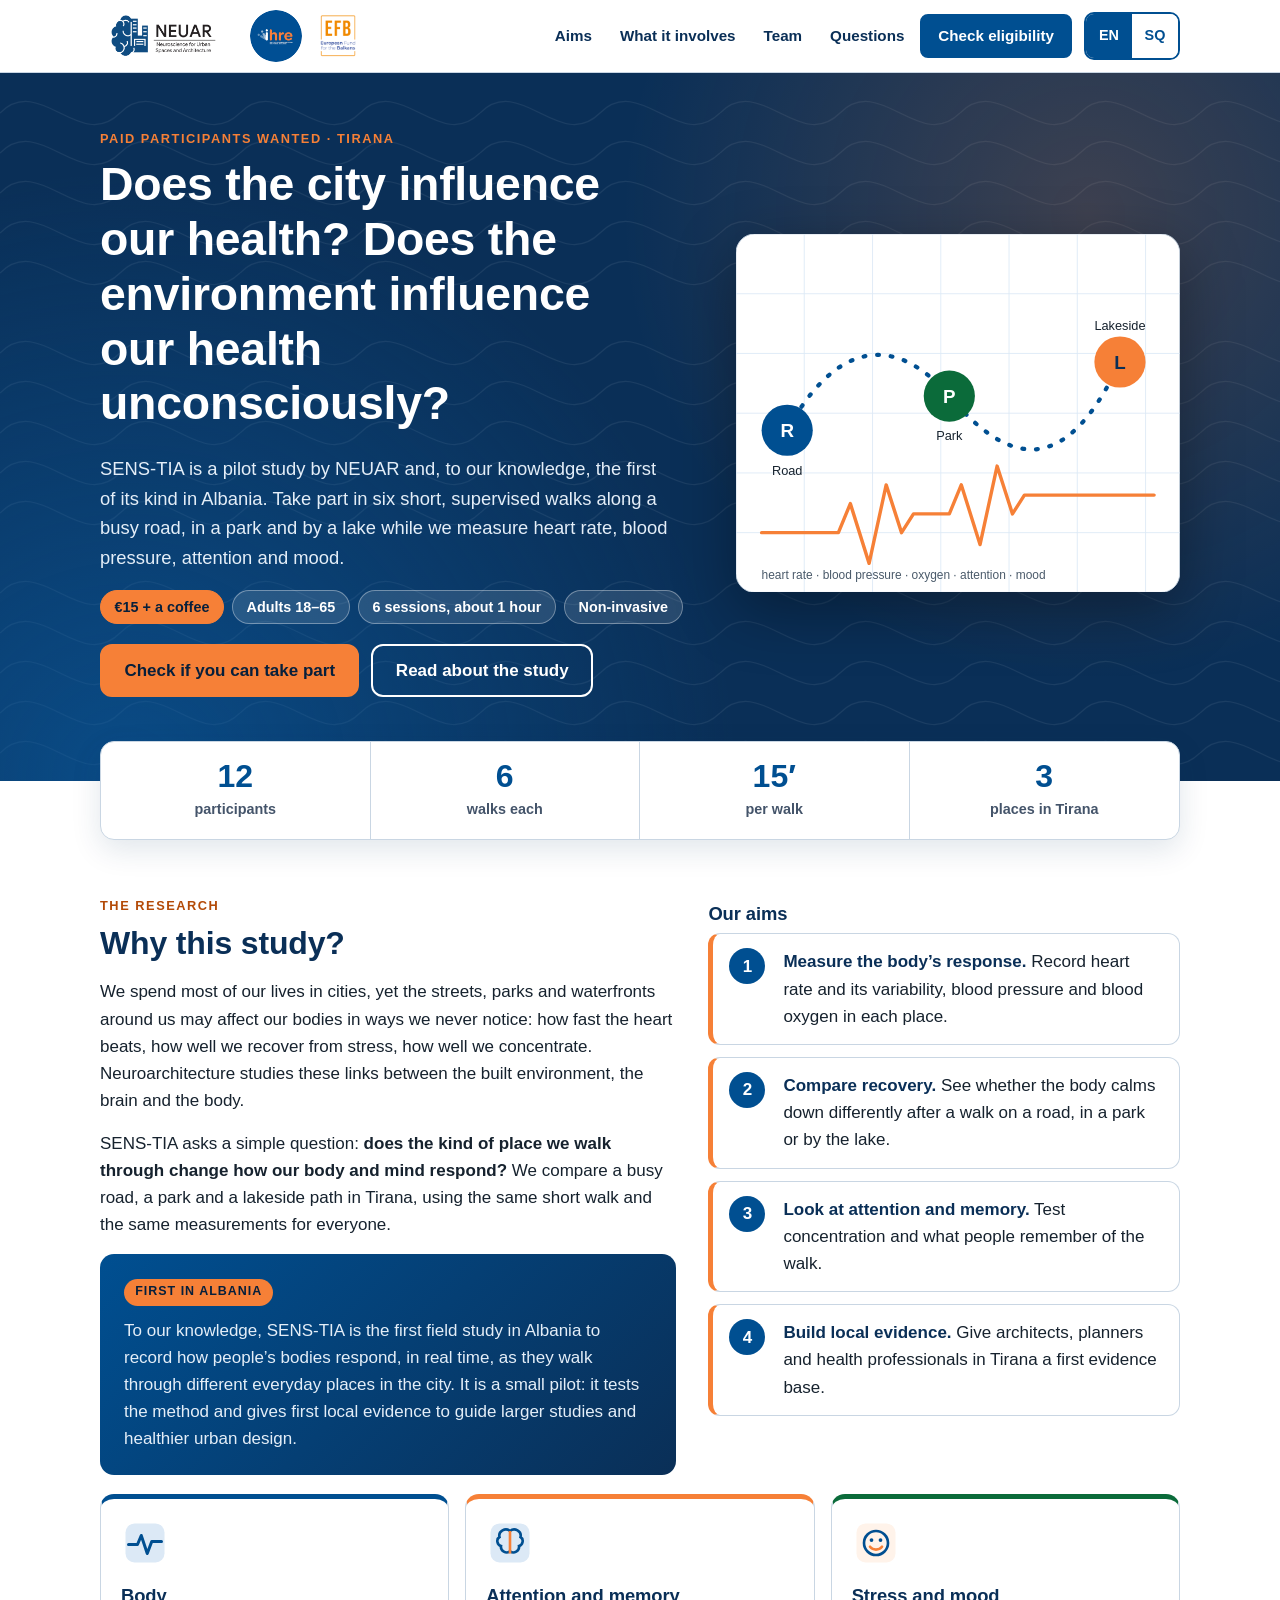
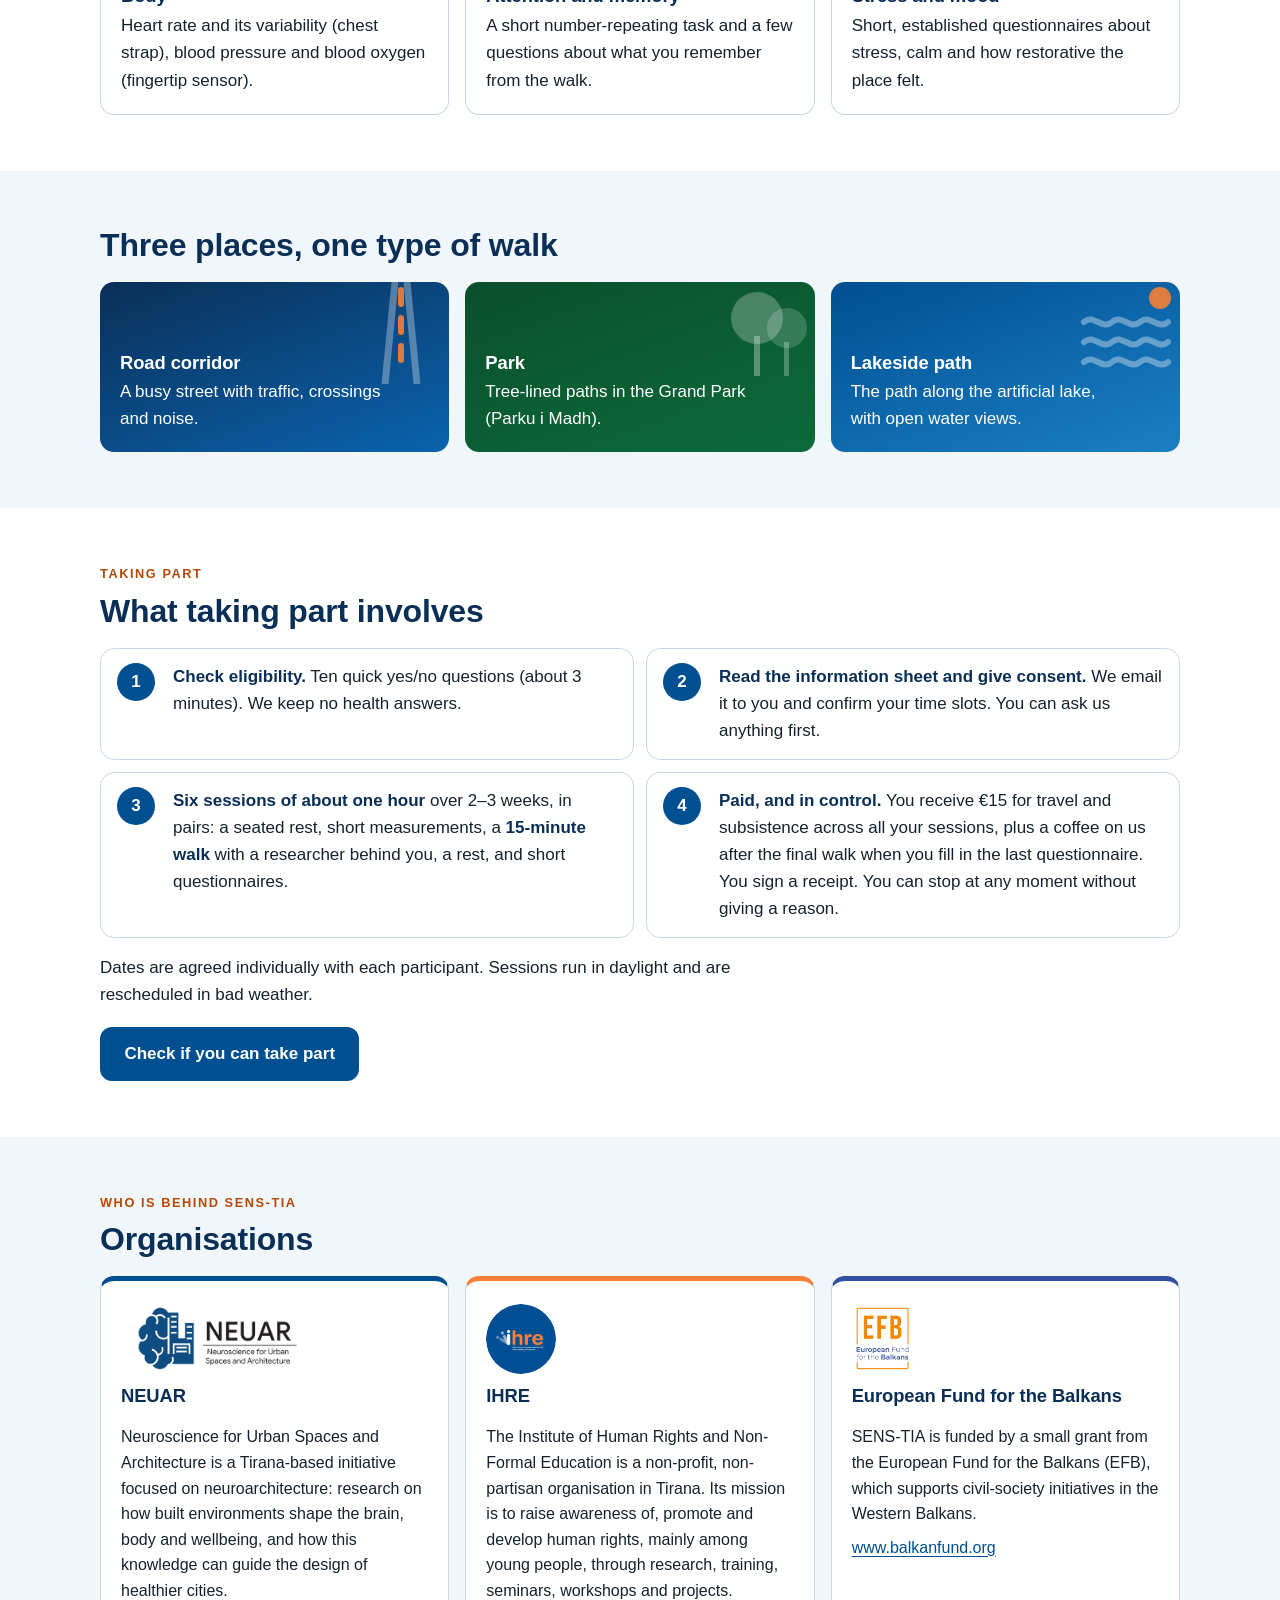
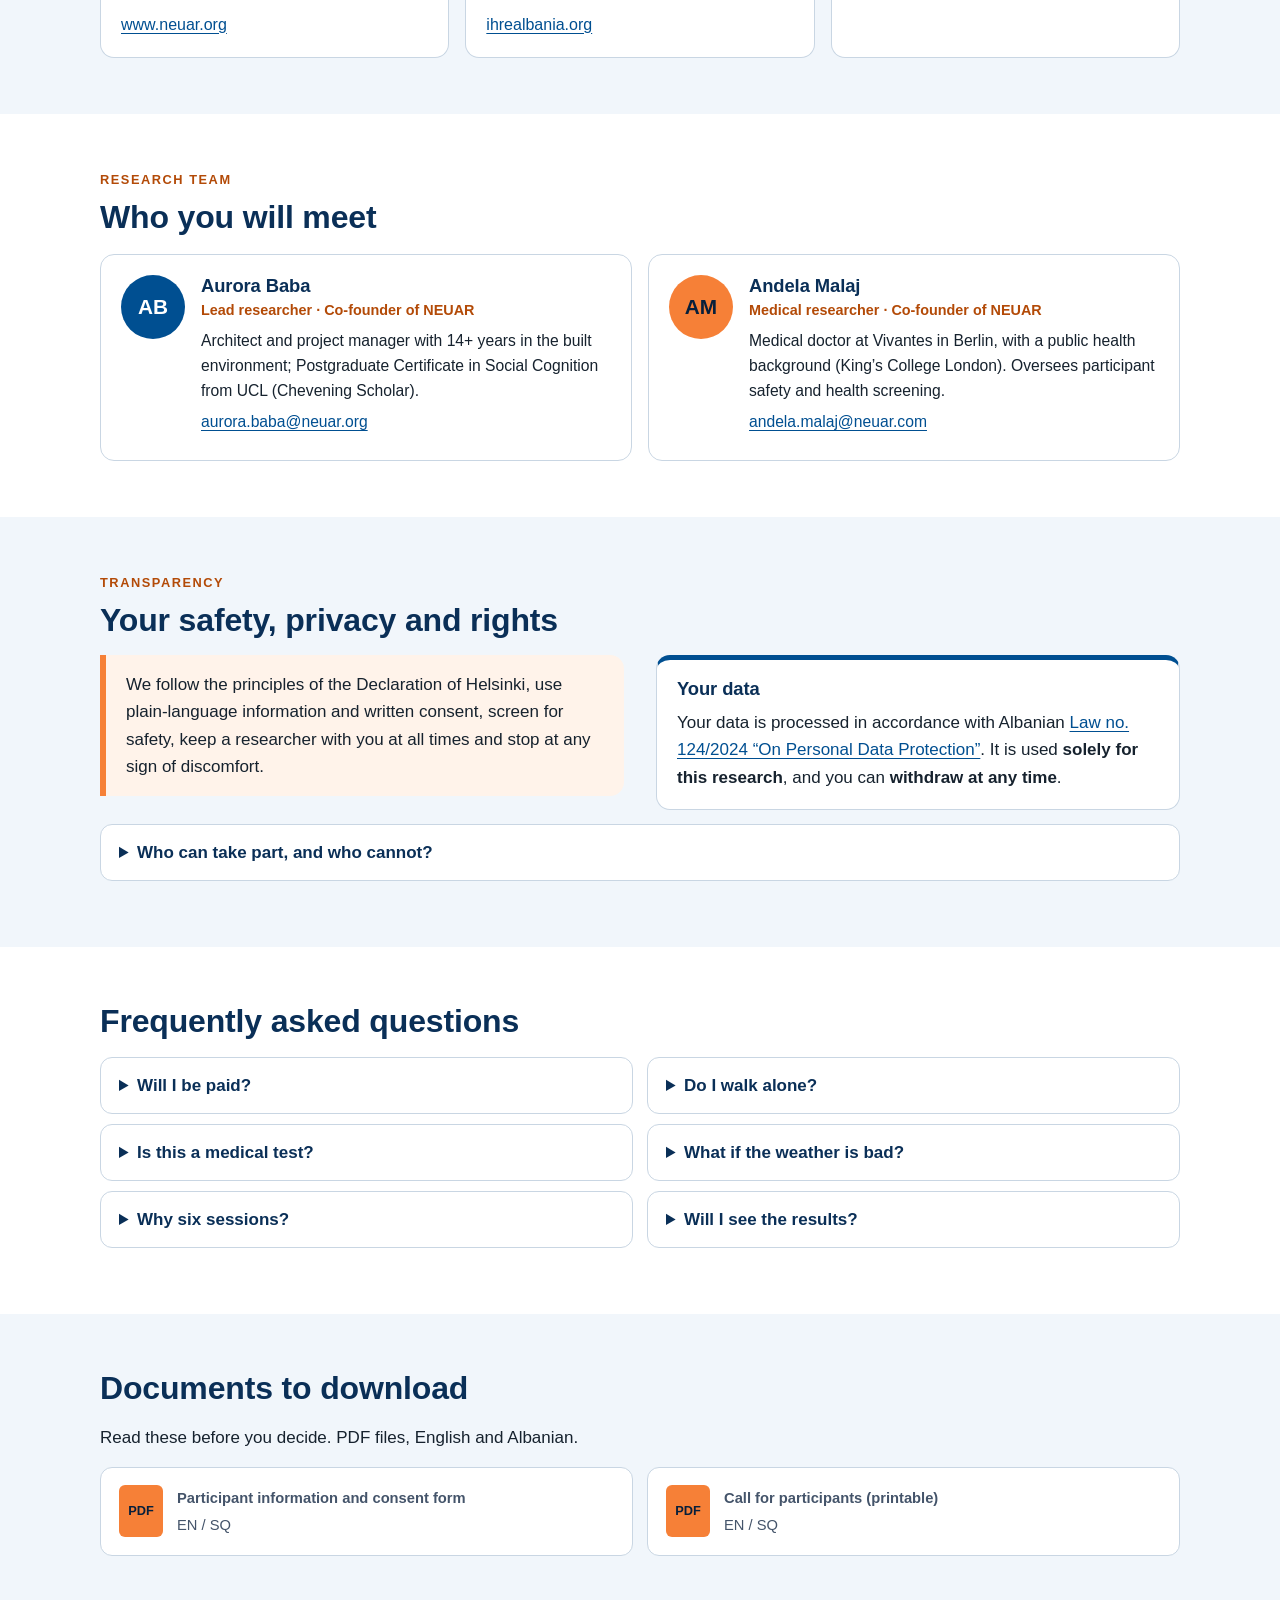
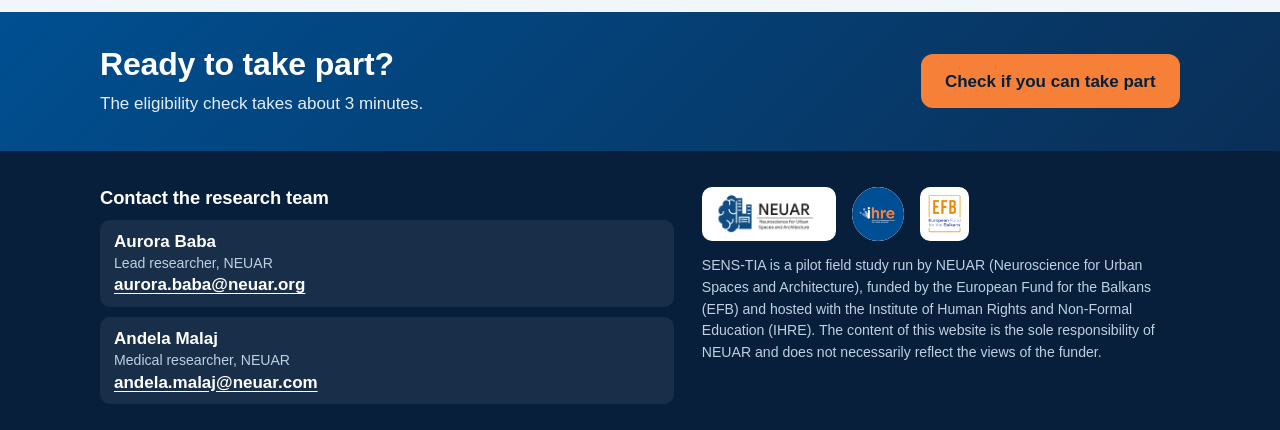
==== commit b59c4e8d: "Add files via upload" ====
--- a/index.html
+++ b/index.html
@@ -37,7 +37,7 @@
    <h1 id="h1"><span lang="en" data-l="en">Does the city influence our health? Does the environment influence our health unconsciously?</span><span lang="sq" data-l="sq">A ndikon qyteti në shëndetin tonë? A ndikon mjedisi në shëndetin tonë pa e vënë re?</span></h1>
    <p class="lede"><span lang="en" data-l="en">SENS-TIA is a pilot study by NEUAR and, to our knowledge, the first of its kind in Albania. Take part in six short, supervised walks along a busy road, in a park and by a lake while we measure heart rate, blood pressure, attention and mood.</span><span lang="sq" data-l="sq">SENS-TIA është një studim pilot i NEUAR dhe, sa dimë ne, i pari i këtij lloji në Shqipëri. Merrni pjesë në gjashtë ecje të shkurtra me mbikëqyrje, në një rrugë me trafik, në park dhe buzë liqenit, ndërsa matim ritmin e zemrës, tensionin, vëmendjen dhe humorin.</span></p>
    <ul class="chips">
-    <li class="pay"><span lang="en" data-l="en">Paid for your time</span><span lang="sq" data-l="sq">Me pagesë për kohën tuaj</span></li><li><span lang="en" data-l="en">Adults 18–65</span><span lang="sq" data-l="sq">Të rritur 18–65 vjeç</span></li><li><span lang="en" data-l="en">6 sessions, about 1 hour</span><span lang="sq" data-l="sq">6 seanca, rreth 1 orë</span></li><li><span lang="en" data-l="en">Non-invasive</span><span lang="sq" data-l="sq">Jo-invazive</span></li>
+    <li class="pay"><span lang="en" data-l="en">€15 + a coffee</span><span lang="sq" data-l="sq">15 € + një kafe</span></li><li><span lang="en" data-l="en">Adults 18–65</span><span lang="sq" data-l="sq">Të rritur 18–65 vjeç</span></li><li><span lang="en" data-l="en">6 sessions, about 1 hour</span><span lang="sq" data-l="sq">6 seanca, rreth 1 orë</span></li><li><span lang="en" data-l="en">Non-invasive</span><span lang="sq" data-l="sq">Jo-invazive</span></li>
    </ul>
    <div class="btns">
     <a class="btn accent" href="screening.html"><span lang="en" data-l="en">Check if you can take part</span><span lang="sq" data-l="sq">Kontrolloni nëse mund të merrni pjesë</span></a>
@@ -119,7 +119,7 @@
    <li><div><span lang="en" data-l="en"><strong>Check eligibility.</strong> Ten quick yes/no questions (about 3 minutes). We keep no health answers.</span><span lang="sq" data-l="sq"><strong>Kontrolloni përshtatshmërinë.</strong> Dhjetë pyetje të shpejta po/jo (rreth 3 minuta). Nuk ruajmë asnjë përgjigje shëndetësore.</span></div></li>
    <li><div><span lang="en" data-l="en"><strong>Read the information sheet and give consent.</strong> We email it to you and confirm your time slots. You can ask us anything first.</span><span lang="sq" data-l="sq"><strong>Lexoni fletën e informacionit dhe jepni pëlqimin.</strong> Ju e dërgojmë me email dhe konfirmojmë orarin tuaj. Mund të na pyesni çfarëdo më parë.</span></div></li>
    <li><div><span lang="en" data-l="en"><strong>Six sessions of about one hour</strong> over 2–3 weeks, in pairs: a seated rest, short measurements, a <strong>15-minute walk</strong> with a researcher behind you, a rest, and short questionnaires.</span><span lang="sq" data-l="sq"><strong>Gjashtë seanca prej rreth një ore</strong> gjatë 2–3 javësh, në çifte: pushim i ulur, matje të shkurtra, një <strong>ecje 15 minutash</strong> me një studiues pas jush, pushim dhe pyetësorë të shkurtër.</span></div></li>
-   <li><div><span lang="en" data-l="en"><strong>Paid, and in control.</strong> You receive a payment for your time and sign a receipt. You can stop at any moment without giving a reason.</span><span lang="sq" data-l="sq"><strong>Me pagesë dhe me kontroll.</strong> Merrni një pagesë për kohën tuaj dhe nënshkruani një faturë. Mund të ndaleni në çdo moment pa dhënë arsye.</span></div></li>
+   <li><div><span lang="en" data-l="en"><strong>Paid, and in control.</strong> You receive €15 for travel and subsistence across all your sessions, plus a coffee on us after the final walk when you fill in the last questionnaire. You sign a receipt. You can stop at any moment without giving a reason.</span><span lang="sq" data-l="sq"><strong>Me pagesë dhe me kontroll.</strong> Merrni 15 € për udhëtim dhe ushqim për të gjitha seancat, plus një kafe nga ne pas shëtitjes së fundit, kur plotësoni pyetësorin e fundit. Nënshkruani një faturë. Mund të ndaleni në çdo moment pa dhënë arsye.</span></div></li>
   </ol>
   <p style="margin-top:1rem"><span data-fielddates><span lang="en" data-l="en">Dates are agreed individually with each participant.</span><span lang="sq" data-l="sq">Datat dakordësohen individualisht me çdo pjesëmarrës.</span></span> <span lang="en" data-l="en">Sessions run in daylight and are rescheduled in bad weather.</span><span lang="sq" data-l="sq">Seancat zhvillohen ditën dhe riplanifikohen kur moti është i keq.</span></p>
   <div class="btns"><a class="btn" href="screening.html"><span lang="en" data-l="en">Check if you can take part</span><span lang="sq" data-l="sq">Kontrolloni nëse mund të merrni pjesë</span></a></div>
@@ -153,12 +153,12 @@
   <h2 id="h-team"><span lang="en" data-l="en">Who you will meet</span><span lang="sq" data-l="sq">Kë do të takoni</span></h2>
   <div class="team">
    <div class="person"><div class="avatar" aria-hidden="true">AB</div><div>
-    <h3>Aurora Baba</h3><p class="role"><span lang="en" data-l="en">Lead researcher · Founder of NEUAR</span><span lang="sq" data-l="sq">Studiuesja kryesore · Themeluese e NEUAR</span></p>
-    <p><span lang="en" data-l="en">Architect and project manager with 14+ years in the built environment; UCL Postgraduate Certificate in Social Cognition (Chevening Scholar).</span><span lang="sq" data-l="sq">Arkitekte dhe menaxhere projektesh me mbi 14 vjet përvojë në mjedisin e ndërtuar; Certifikatë Pasuniversitare në Njohjen Sociale nga UCL (Chevening Scholar).</span></p>
+    <h3>Aurora Baba</h3><p class="role"><span lang="en" data-l="en">Lead researcher · Co-founder of NEUAR</span><span lang="sq" data-l="sq">Studiuesja kryesore · Bashkëthemeluese e NEUAR</span></p>
+    <p><span lang="en" data-l="en">Architect and project manager with 14+ years in the built environment; Postgraduate Certificate in Social Cognition from UCL (Chevening Scholar).</span><span lang="sq" data-l="sq">Arkitekte dhe menaxhere projektesh me mbi 14 vjet përvojë në mjedisin e ndërtuar. Ka përfunduar studime pasuniversitare në Njohjen Shoqërore (Social Cognition) në UCL si bursiste Chevening.</span></p>
     <p><a href="mailto:aurora.baba@neuar.org">aurora.baba@neuar.org</a></p></div></div>
    <div class="person"><div class="avatar" aria-hidden="true">AM</div><div>
-    <h3>Andela Malaj</h3><p class="role"><span lang="en" data-l="en">Medical researcher</span><span lang="sq" data-l="sq">Studiuese mjekësore</span></p>
-    <p><span lang="en" data-l="en">Medical practitioner with a public health background (King’s College). Oversees participant safety and health screening.</span><span lang="sq" data-l="sq">Mjeke praktikuese me përvojë në shëndetin publik (King’s College). Mbikëqyr sigurinë e pjesëmarrësve dhe përzgjedhjen shëndetësore.</span></p>
+    <h3>Andela Malaj</h3><p class="role"><span lang="en" data-l="en">Medical researcher · Co-founder of NEUAR</span><span lang="sq" data-l="sq">Studiuese mjekësore · Bashkëthemeluese e NEUAR</span></p>
+    <p><span lang="en" data-l="en">Medical doctor at Vivantes in Berlin, with a public health background (King’s College London). Oversees participant safety and health screening.</span><span lang="sq" data-l="sq">Mjeke në spitalin Vivantes në Berlin, me formim në shëndetin publik (King’s College London). Mbikëqyr sigurinë e pjesëmarrësve dhe përzgjedhjen shëndetësore.</span></p>
     <p><a href="mailto:andela.malaj@neuar.com">andela.malaj@neuar.com</a></p></div></div>
   </div>
  </div>
@@ -170,7 +170,7 @@
   <h2 id="h-rights"><span lang="en" data-l="en">Your safety, privacy and rights</span><span lang="sq" data-l="sq">Siguria, privatësia dhe të drejtat tuaja</span></h2>
   <div class="two" style="grid-template-columns:1fr 1fr">
    <div class="notice">
-    <div lang="en" data-l="en"><p><strong>Ethics review.</strong> SENS-TIA has <strong>not</strong> been reviewed by a research ethics committee. We say this openly. We follow the principles of the Declaration of Helsinki, use plain-language information and written consent, screen for safety, keep a researcher with you at all times and stop at any sign of discomfort. We are seeking independent advisory review, and any publication will state this limitation.</p></div><div lang="sq" data-l="sq"><p><strong>Shqyrtimi etik.</strong> SENS-TIA <strong>nuk</strong> është shqyrtuar nga një komitet etik kërkimor. E themi hapur. Ndjekim parimet e Deklaratës së Helsinkit, përdorim informacion me gjuhë të thjeshtë dhe pëlqim me shkrim, bëjmë përzgjedhje për siguri, mbajmë një studiues me ju gjatë gjithë kohës dhe ndalojmë në çdo shenjë shqetësimi. Po kërkojmë shqyrtim këshillimor të pavarur dhe çdo publikim do ta shprehë këtë kufizim.</p></div>
+    <div lang="en" data-l="en"><p>We follow the principles of the Declaration of Helsinki, use plain-language information and written consent, screen for safety, keep a researcher with you at all times and stop at any sign of discomfort.</p></div><div lang="sq" data-l="sq"><p>Ndjekim parimet e Deklaratës së Helsinkit, përdorim informacion me gjuhë të thjeshtë dhe pëlqim me shkrim, bëjmë përzgjedhje për siguri, mbajmë një studiues me ju gjatë gjithë kohës dhe ndalojmë në çdo shenjë shqetësimi.</p></div>
    </div>
    <div class="infocard">
     <h3><span lang="en" data-l="en">Your data</span><span lang="sq" data-l="sq">Të dhënat tuaja</span></h3>
@@ -186,7 +186,7 @@
   <h2 id="h-faq"><span lang="en" data-l="en">Frequently asked questions</span><span lang="sq" data-l="sq">Pyetje të shpeshta</span></h2>
   <div class="faqgrid">
   <div>
-  <details><summary><span lang="en" data-l="en">Will I be paid?</span><span lang="sq" data-l="sq">A do të paguhem?</span></summary><div class="in"><div lang="en" data-l="en"><p>Yes. Participants receive a payment for their time. The amount and schedule are confirmed when we contact you. You sign a receipt each time you are paid, which allows the funder to see that the money reached participants.</p></div><div lang="sq" data-l="sq"><p>Po. Pjesëmarrësit marrin një pagesë për kohën e tyre. Shuma dhe orari konfirmohen kur ju kontaktojmë. Nënshkruani një faturë sa herë që paguheni, çka i lejon financuesit të shohë se paratë kanë arritur te pjesëmarrësit.</p></div></div></details>
+  <details><summary><span lang="en" data-l="en">Will I be paid?</span><span lang="sq" data-l="sq">A do të paguhem?</span></summary><div class="in"><div lang="en" data-l="en"><p>Yes. You receive €15 for travel and subsistence for the whole study (not per walk), plus a coffee after the final walk when you complete the last questionnaire. You sign a receipt each time you are paid, which allows the funder to see that the money reached participants.</p></div><div lang="sq" data-l="sq"><p>Po. Merrni 15 € për udhëtim dhe ushqim për gjithë studimin (jo për çdo shëtitje), plus një kafe pas shëtitjes së fundit, kur plotësoni pyetësorin e fundit. Nënshkruani një faturë sa herë që paguheni, çka i lejon financuesit të shohë se paratë kanë arritur te pjesëmarrësit.</p></div></div></details>
   <details><summary><span lang="en" data-l="en">Is this a medical test?</span><span lang="sq" data-l="sq">A është ky një test mjekësor?</span></summary><div class="in"><div lang="en" data-l="en"><p>No. We take research measurements and do not diagnose or give medical advice. If a reading is outside a safe range before a walk, we ask you to rest and may suggest you speak to a doctor.</p></div><div lang="sq" data-l="sq"><p>Jo. Marrim matje kërkimore dhe nuk bëjmë diagnozë as japim këshilla mjekësore. Nëse një matje është jashtë intervalit të sigurt para ecjes, ju kërkojmë të pushoni dhe mund të sugjerojmë të flisni me mjekun.</p></div></div></details>
   <details><summary><span lang="en" data-l="en">Why six sessions?</span><span lang="sq" data-l="sq">Pse gjashtë seanca?</span></summary><div class="in"><div lang="en" data-l="en"><p>Each person walks each of the three places twice. Repeating the walks lets us compare places within the same person, which is more reliable with a small group.</p></div><div lang="sq" data-l="sq"><p>Çdo person ecën në secilin nga tre vendet dy herë. Përsëritja i lejon krahasimet brenda të njëjtit person, çka është më e besueshme me një grup të vogël.</p></div></div></details>
   </div><div>
@@ -229,7 +229,6 @@
      <img src="assets/img/efb.png" alt="European Fund for the Balkans" width="48" height="54">
     </div>
     <small><span lang="en" data-l="en">SENS-TIA is a pilot field study run by NEUAR (Neuroscience for Urban Spaces and Architecture), funded by the European Fund for the Balkans (EFB) and hosted with the Institute of Human Rights and Non-Formal Education (IHRE). The content of this website is the sole responsibility of NEUAR and does not necessarily reflect the views of the funder.</span><span lang="sq" data-l="sq">SENS-TIA është një studim pilot në terren i zhvilluar nga NEUAR (Neuroscience for Urban Spaces and Architecture), i financuar nga Fondi Evropian për Ballkanin (EFB) dhe i pritur me Institutin e të Drejtave të Njeriut dhe Arsimit Joformal (IHRE). Përmbajtja e kësaj faqeje është përgjegjësi vetëm e NEUAR dhe nuk pasqyron domosdoshmërisht qëndrimet e financuesit.</span></small>
-    <small><span lang="en" data-l="en">This study has not been reviewed by a research ethics committee. See “Your safety, privacy and rights” on the home page.</span><span lang="sq" data-l="sq">Ky studim nuk është shqyrtuar nga një komitet etik kërkimor. Shihni “Siguria, privatësia dhe të drejtat tuaja” në faqen kryesore.</span></small>
    </div>
   </div>
  </div>
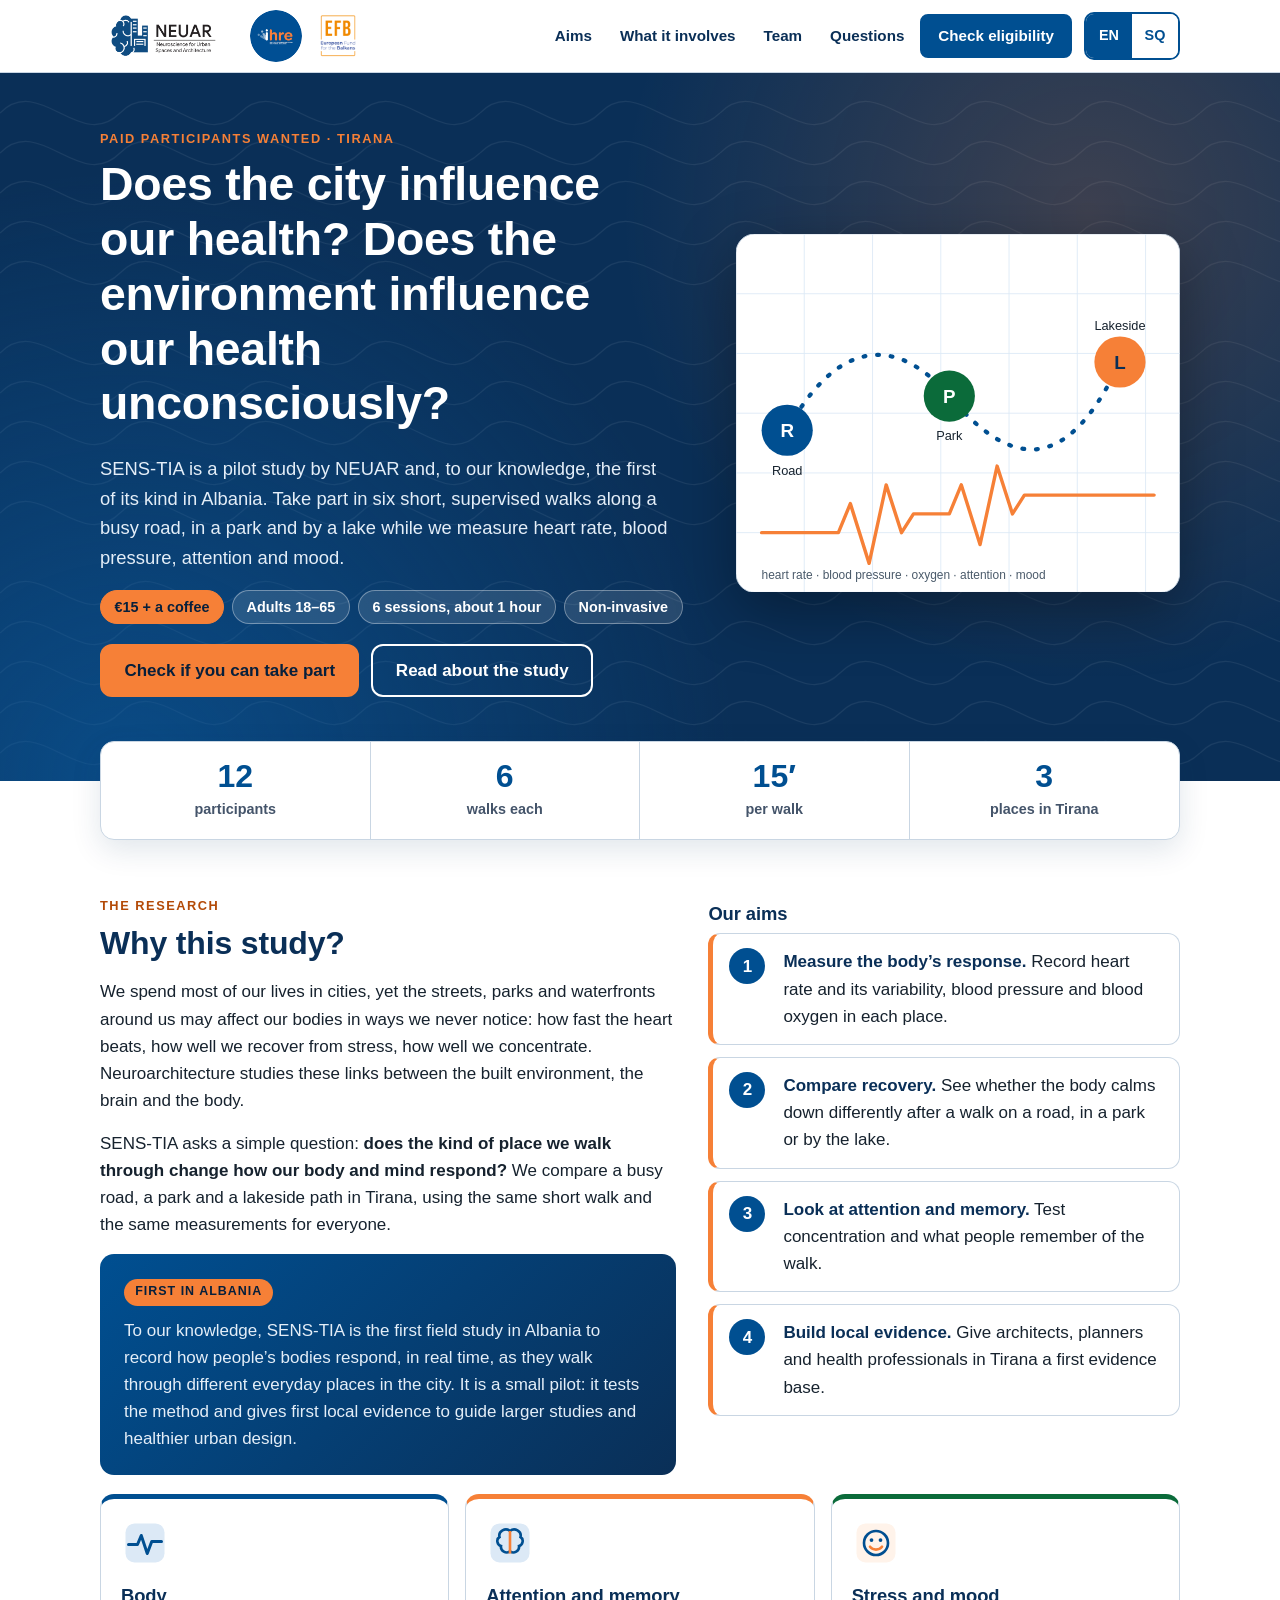
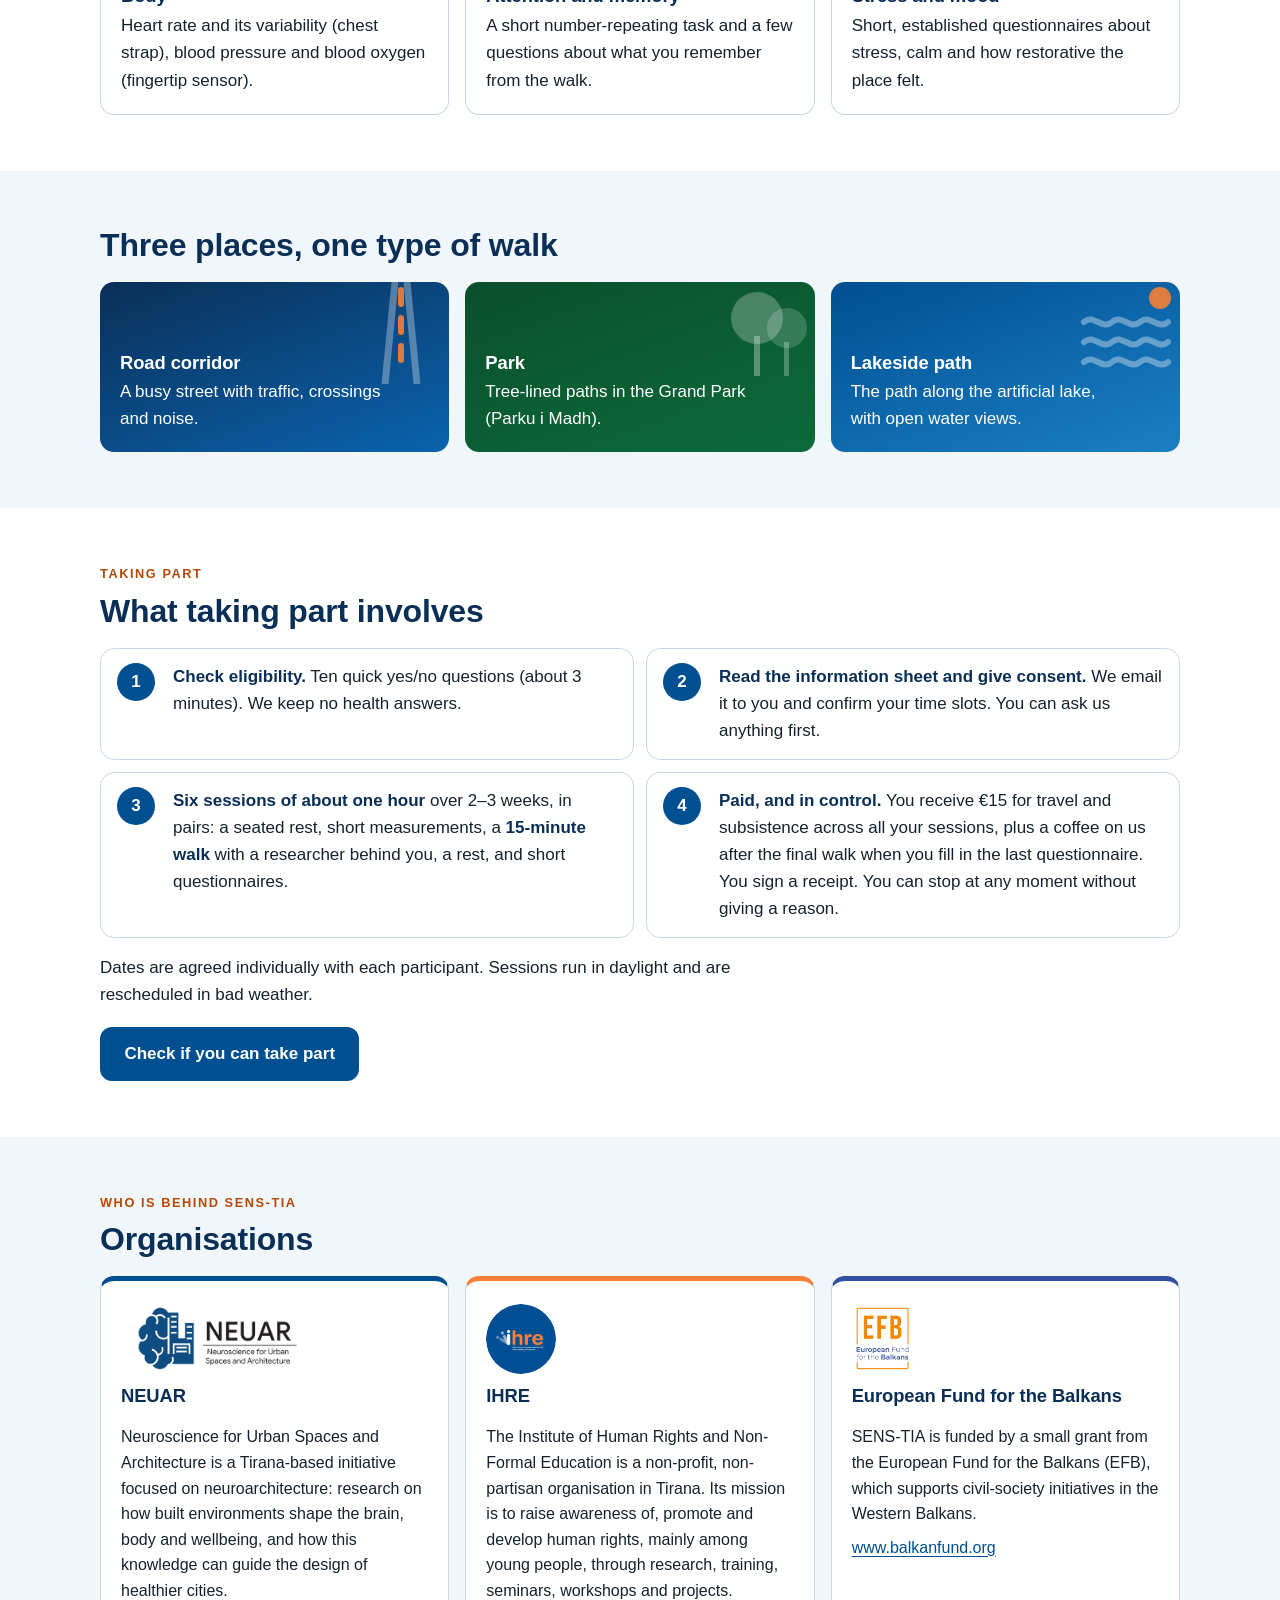
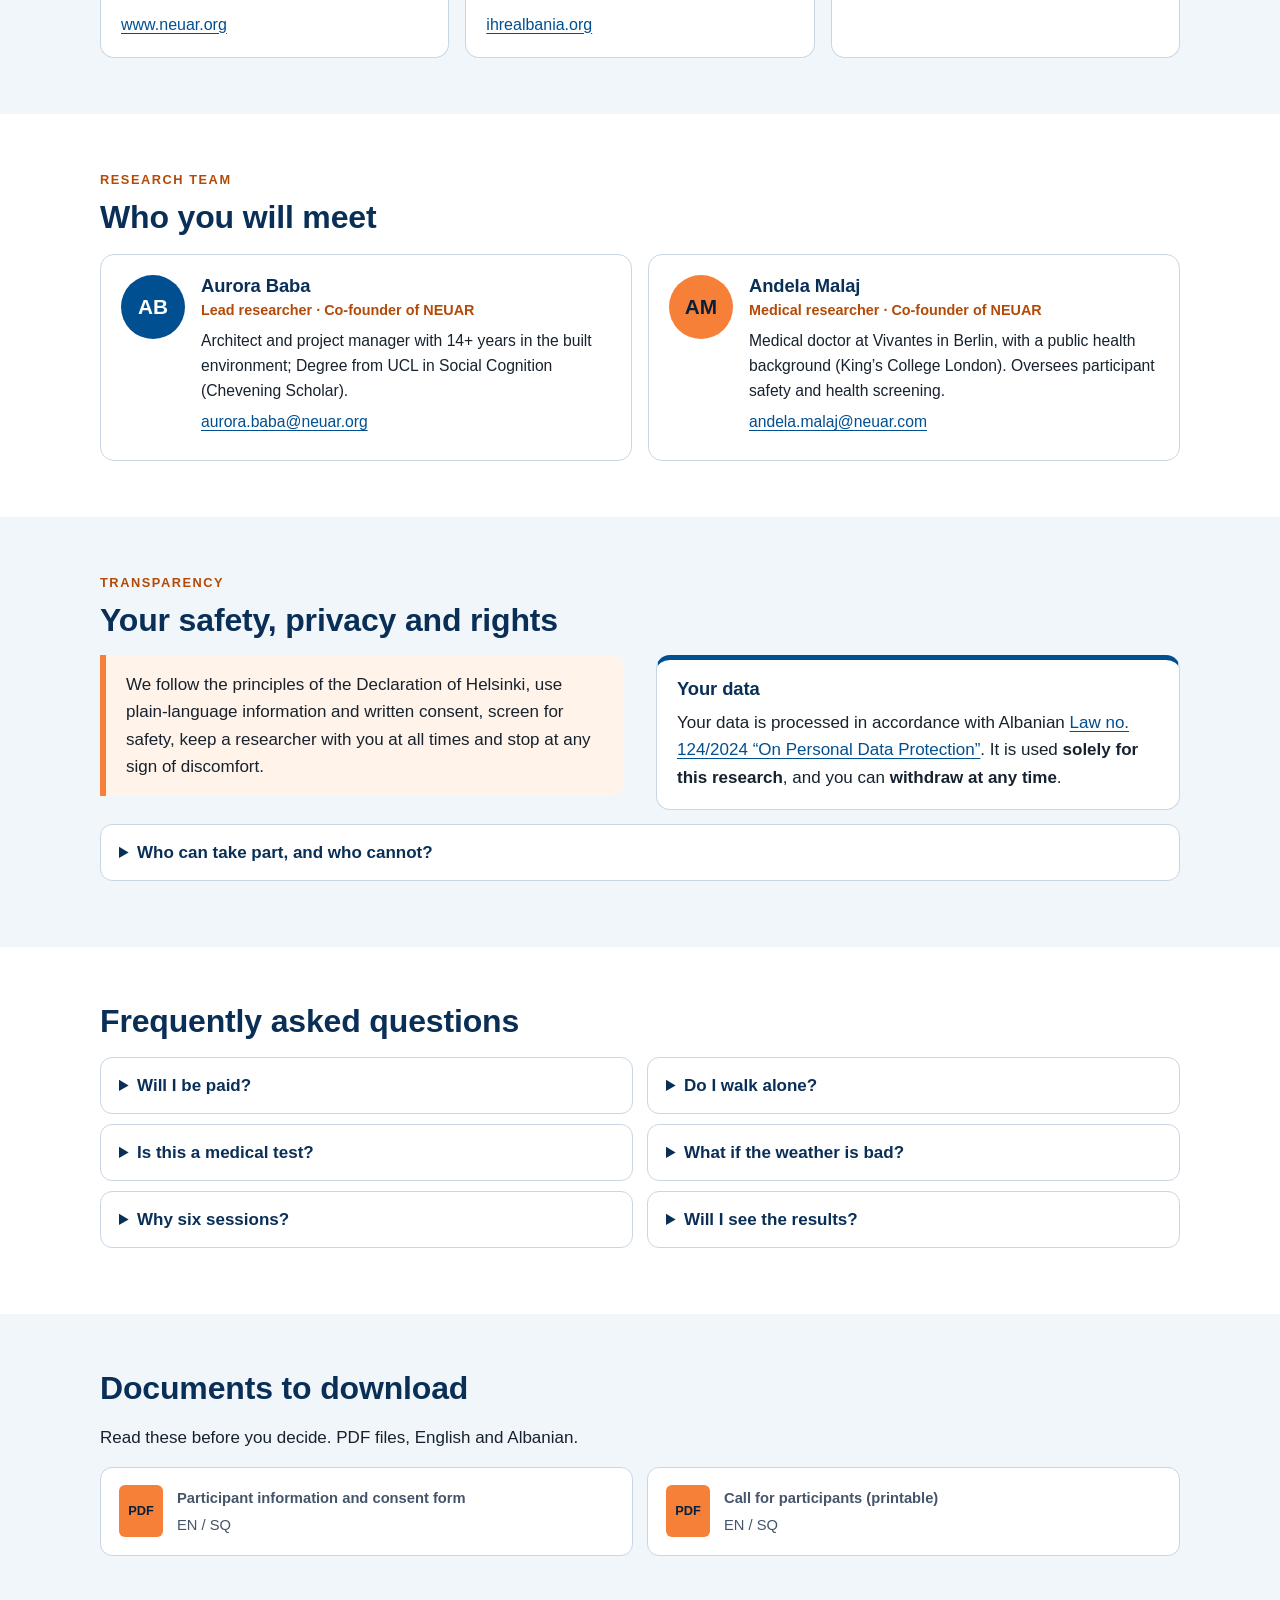
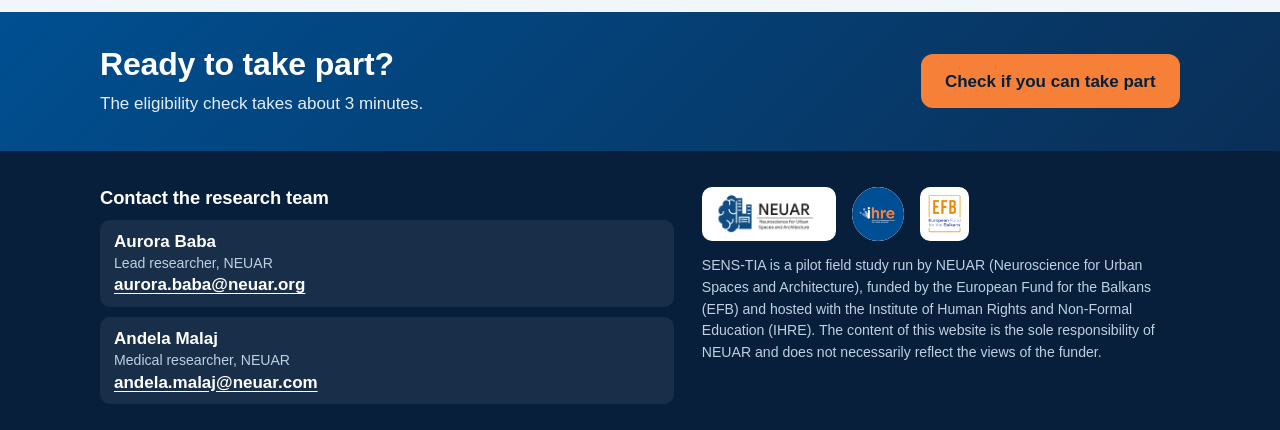
==== commit 927ca1ff: "Add files via upload" ====
--- a/index.html
+++ b/index.html
@@ -154,7 +154,7 @@
   <div class="team">
    <div class="person"><div class="avatar" aria-hidden="true">AB</div><div>
     <h3>Aurora Baba</h3><p class="role"><span lang="en" data-l="en">Lead researcher · Co-founder of NEUAR</span><span lang="sq" data-l="sq">Studiuesja kryesore · Bashkëthemeluese e NEUAR</span></p>
-    <p><span lang="en" data-l="en">Architect and project manager with 14+ years in the built environment; Postgraduate Certificate in Social Cognition from UCL (Chevening Scholar).</span><span lang="sq" data-l="sq">Arkitekte dhe menaxhere projektesh me mbi 14 vjet përvojë në mjedisin e ndërtuar. Ka përfunduar studime pasuniversitare në Njohjen Shoqërore (Social Cognition) në UCL si bursiste Chevening.</span></p>
+    <p><span lang="en" data-l="en">Architect and project manager with 14+ years in the built environment; Degree from UCL in Social Cognition (Chevening Scholar).</span><span lang="sq" data-l="sq">Arkitekte dhe menaxhere projektesh me mbi 14 vjet përvojë në mjedisin e ndërtuar. Ka përfunduar studime në UCL në Njohjen Shoqërore (Social Cognition) si bursiste Chevening.</span></p>
     <p><a href="mailto:aurora.baba@neuar.org">aurora.baba@neuar.org</a></p></div></div>
    <div class="person"><div class="avatar" aria-hidden="true">AM</div><div>
     <h3>Andela Malaj</h3><p class="role"><span lang="en" data-l="en">Medical researcher · Co-founder of NEUAR</span><span lang="sq" data-l="sq">Studiuese mjekësore · Bashkëthemeluese e NEUAR</span></p>
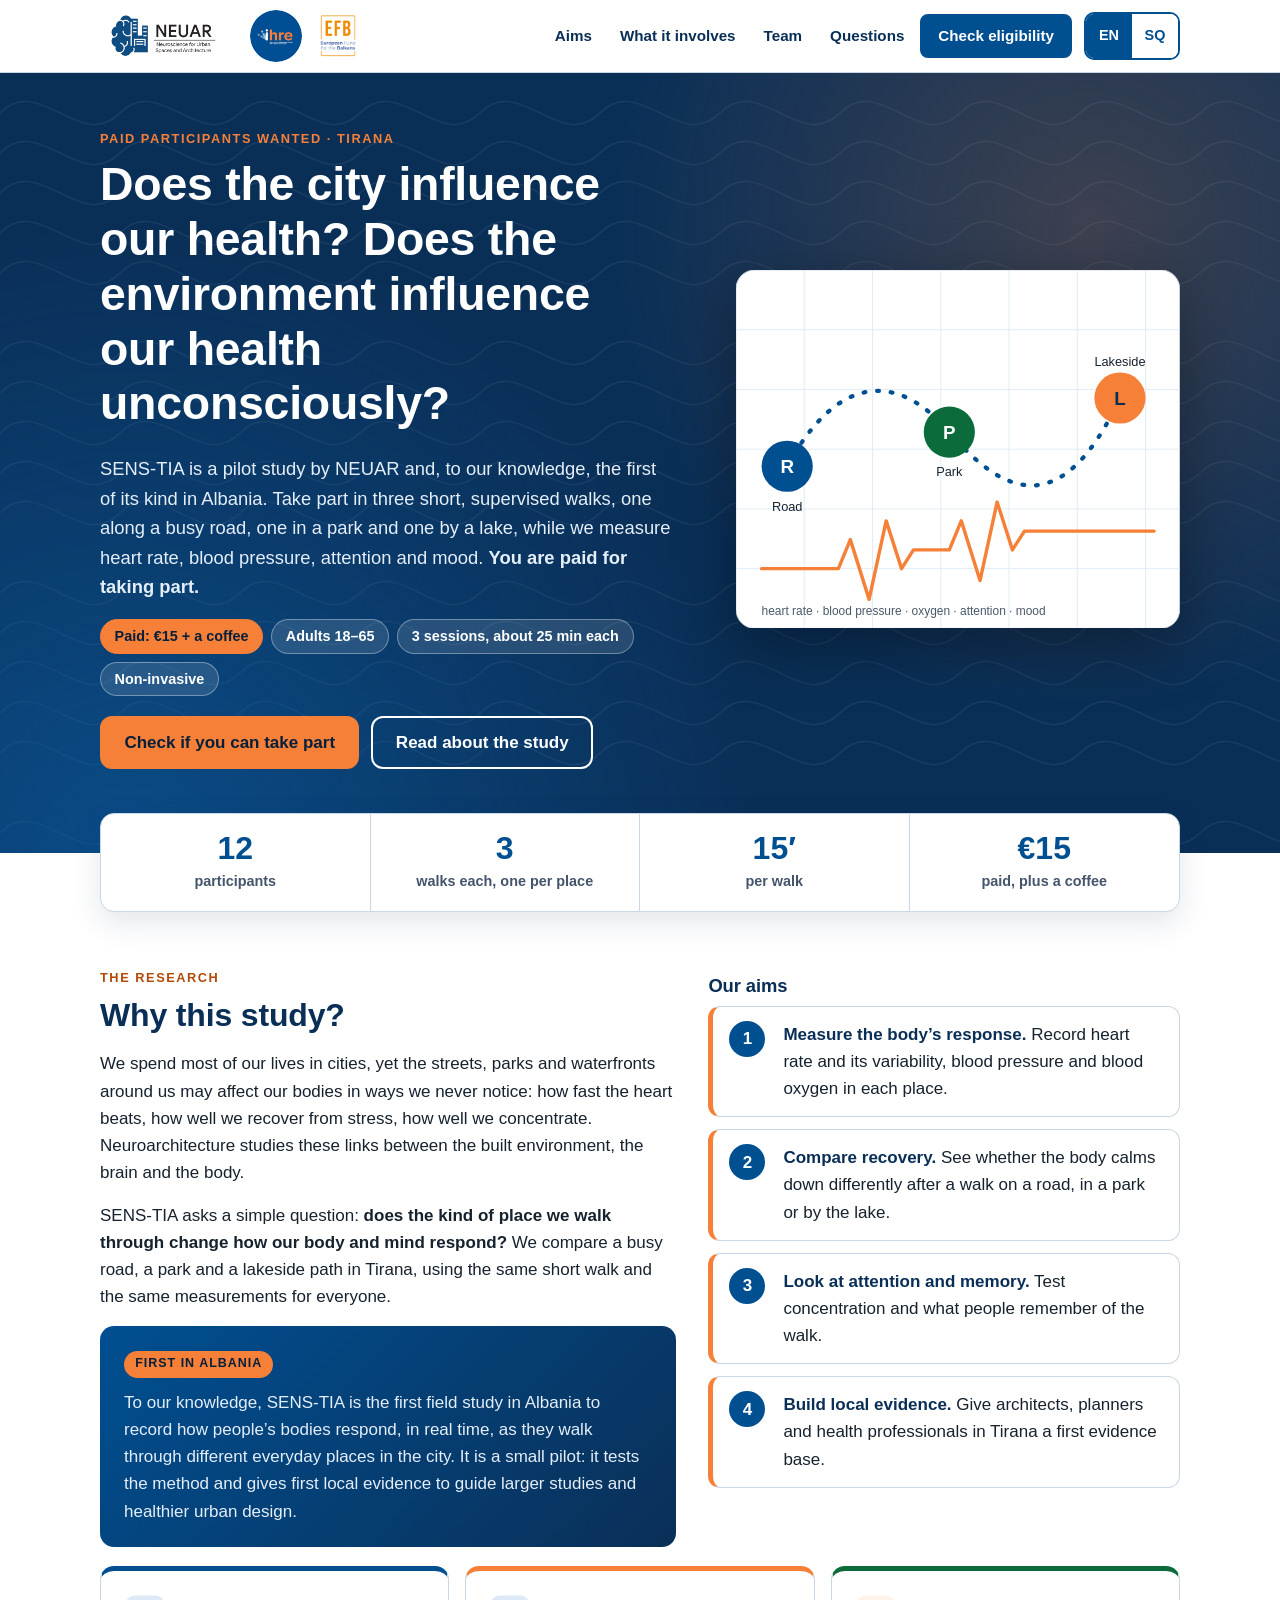
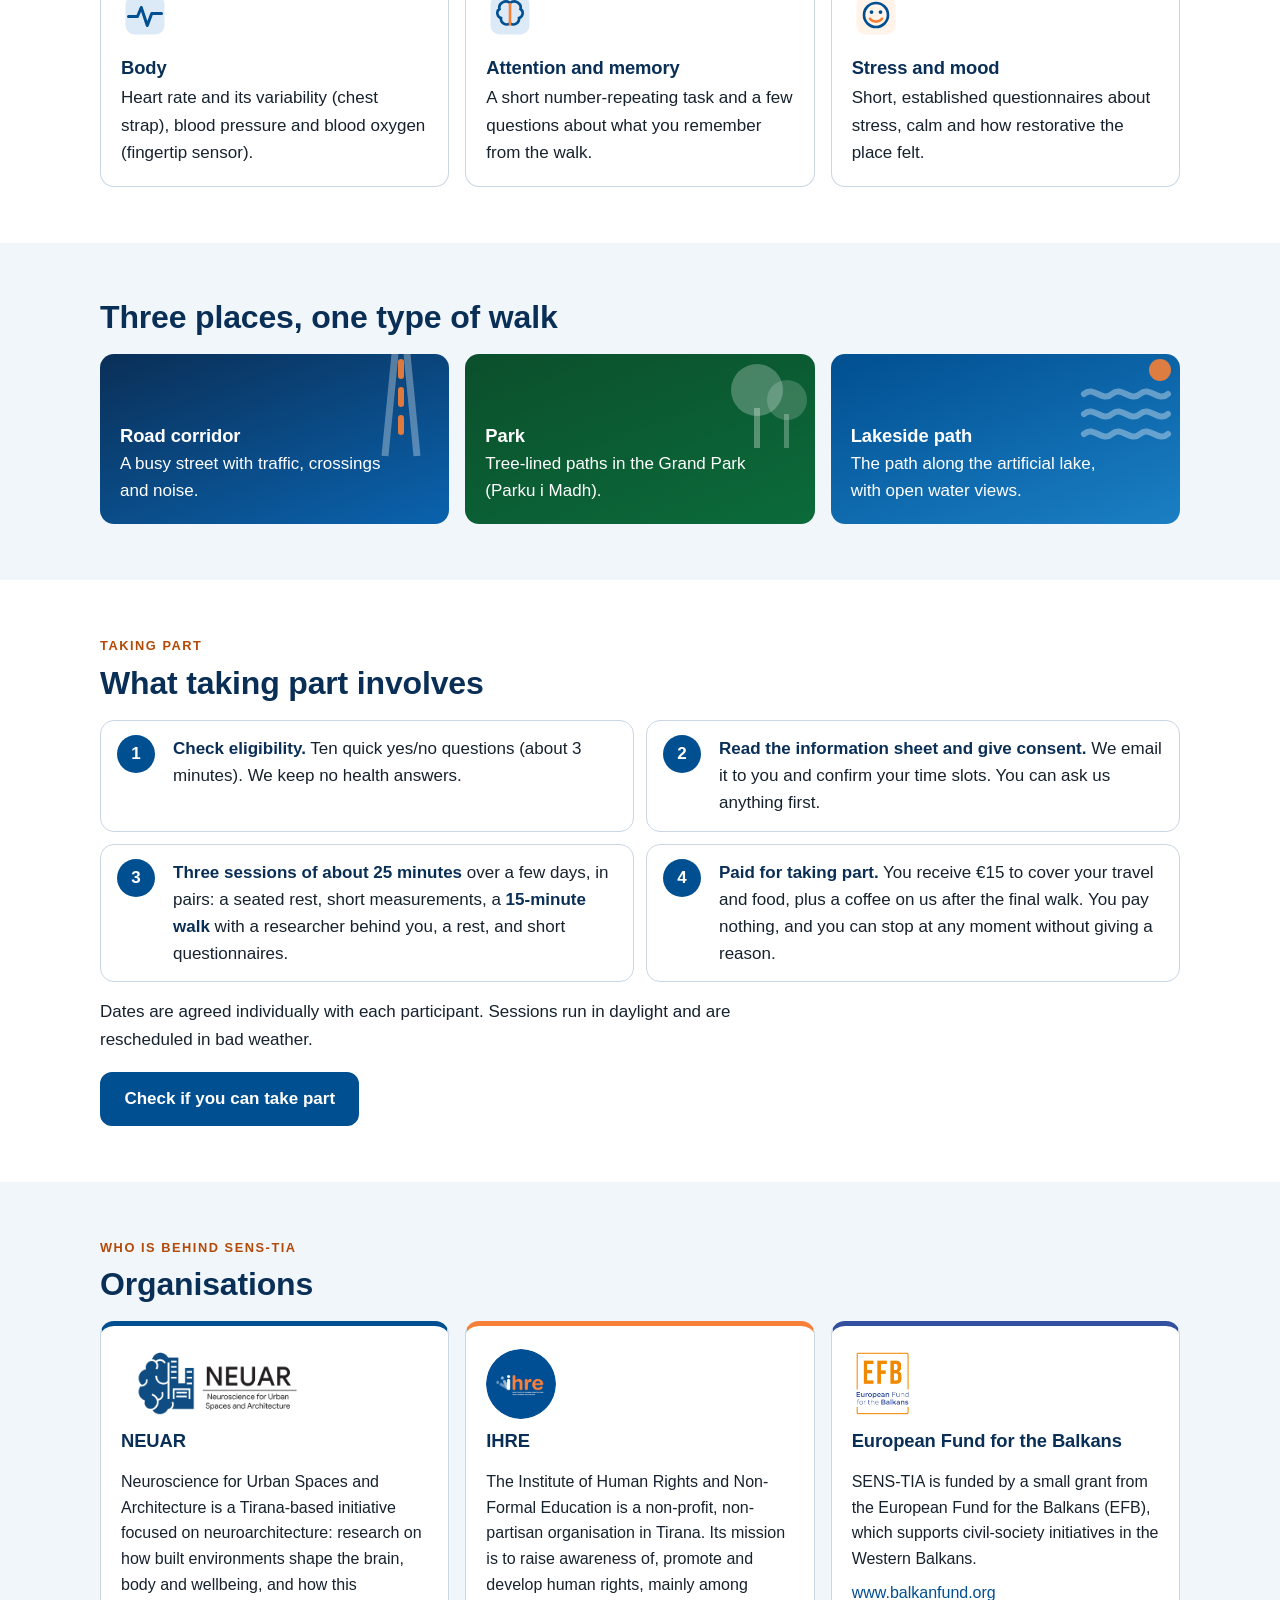
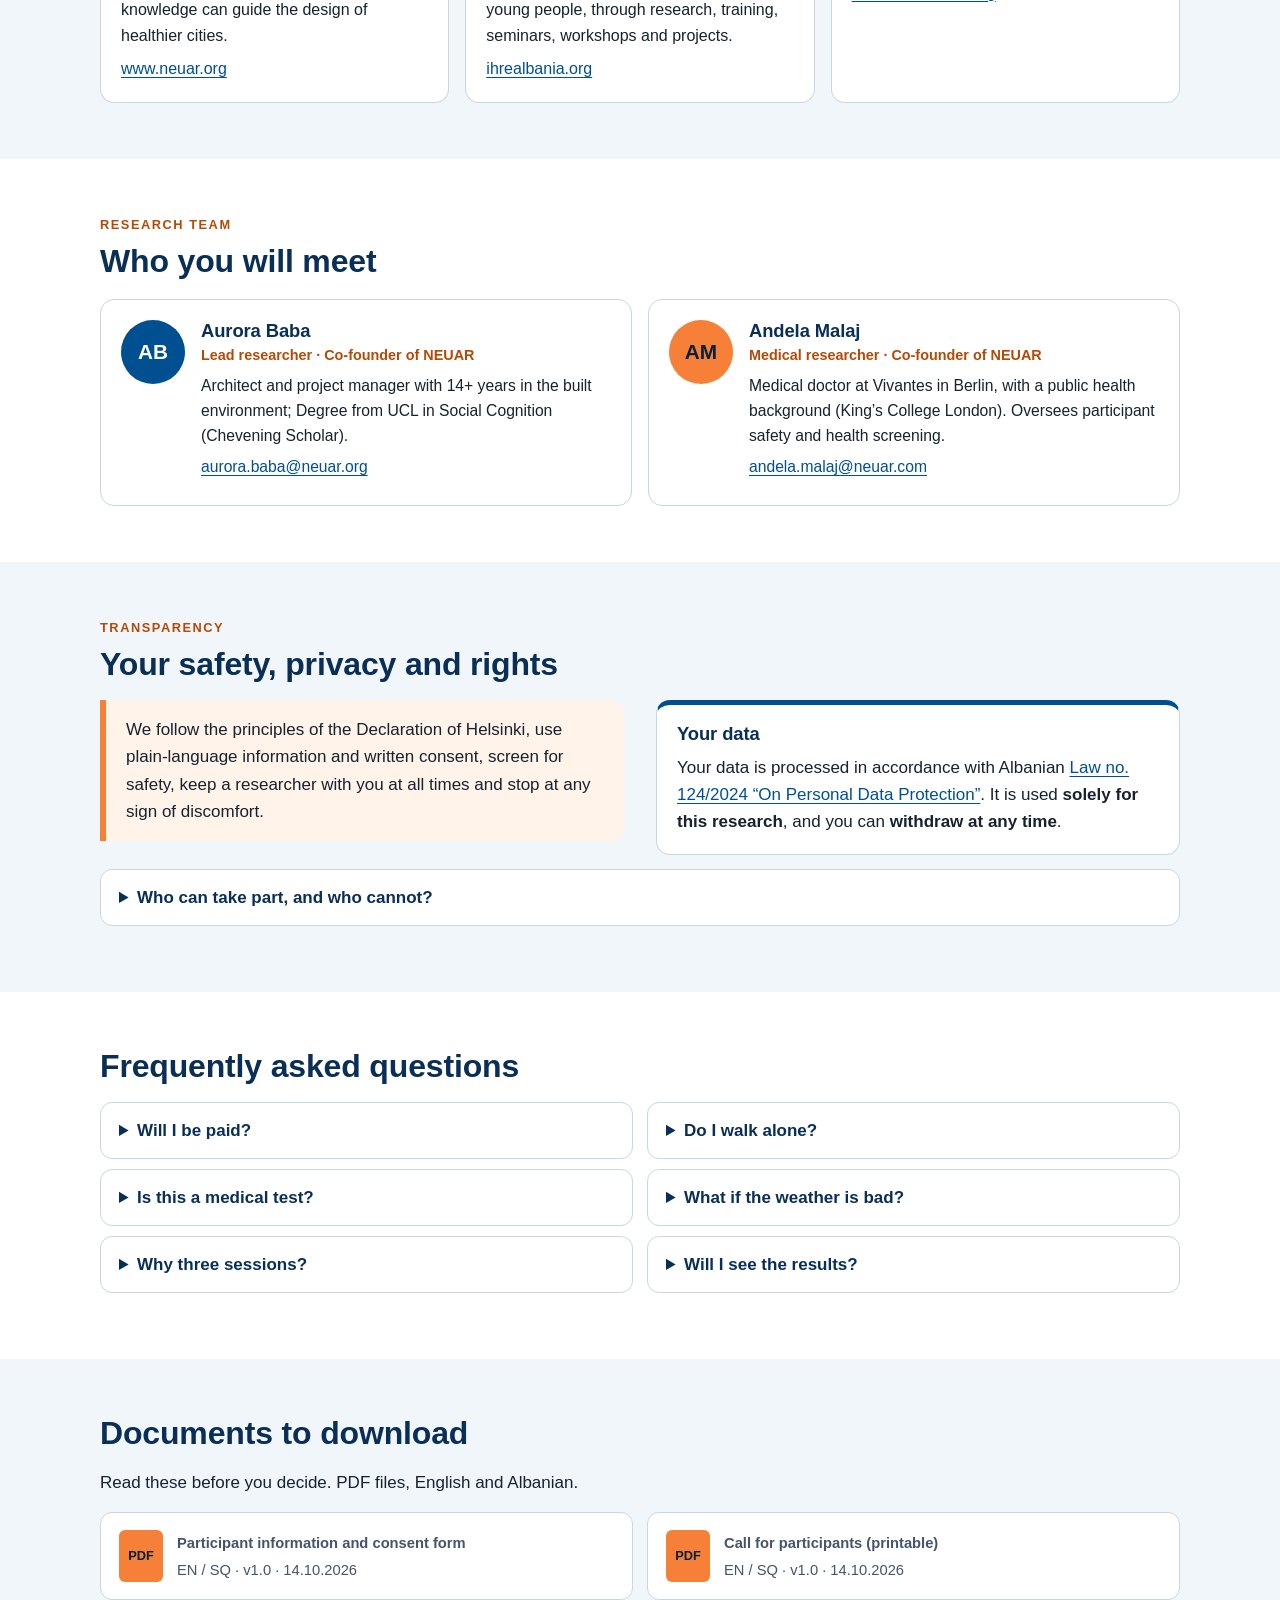
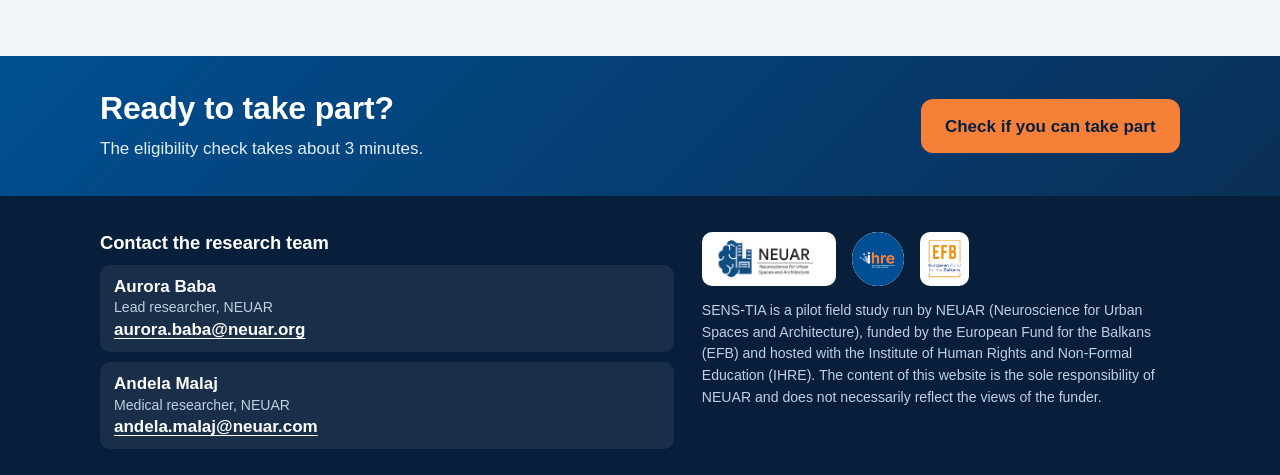
==== commit 021c768e: "Add files via upload" ====
--- a/index.html
+++ b/index.html
@@ -35,9 +35,9 @@
   <div>
    <p class="eyebrow"><span lang="en" data-l="en">Paid participants wanted · Tirana</span><span lang="sq" data-l="sq">Kërkohen pjesëmarrës me pagesë · Tiranë</span></p>
    <h1 id="h1"><span lang="en" data-l="en">Does the city influence our health? Does the environment influence our health unconsciously?</span><span lang="sq" data-l="sq">A ndikon qyteti në shëndetin tonë? A ndikon mjedisi në shëndetin tonë pa e vënë re?</span></h1>
-   <p class="lede"><span lang="en" data-l="en">SENS-TIA is a pilot study by NEUAR and, to our knowledge, the first of its kind in Albania. Take part in six short, supervised walks along a busy road, in a park and by a lake while we measure heart rate, blood pressure, attention and mood.</span><span lang="sq" data-l="sq">SENS-TIA është një studim pilot i NEUAR dhe, sa dimë ne, i pari i këtij lloji në Shqipëri. Merrni pjesë në gjashtë ecje të shkurtra me mbikëqyrje, në një rrugë me trafik, në park dhe buzë liqenit, ndërsa matim ritmin e zemrës, tensionin, vëmendjen dhe humorin.</span></p>
+   <p class="lede"><span lang="en" data-l="en">SENS-TIA is a pilot study by NEUAR and, to our knowledge, the first of its kind in Albania. Take part in three short, supervised walks, one along a busy road, one in a park and one by a lake, while we measure heart rate, blood pressure, attention and mood. <strong>You are paid for taking part.</strong></span><span lang="sq" data-l="sq">SENS-TIA është një studim pilot i NEUAR dhe, sa dimë ne, i pari i këtij lloji në Shqipëri. Merrni pjesë në tri ecje të shkurtra me mbikëqyrje, një në një rrugë me trafik, një në park dhe një buzë liqenit, ndërsa matim ritmin e zemrës, tensionin, vëmendjen dhe humorin. <strong>Do të paguheni për të marrë pjesë.</strong></span></p>
    <ul class="chips">
-    <li class="pay"><span lang="en" data-l="en">€15 + a coffee</span><span lang="sq" data-l="sq">15 € + një kafe</span></li><li><span lang="en" data-l="en">Adults 18–65</span><span lang="sq" data-l="sq">Të rritur 18–65 vjeç</span></li><li><span lang="en" data-l="en">6 sessions, about 1 hour</span><span lang="sq" data-l="sq">6 seanca, rreth 1 orë</span></li><li><span lang="en" data-l="en">Non-invasive</span><span lang="sq" data-l="sq">Jo-invazive</span></li>
+    <li class="pay"><span lang="en" data-l="en">Paid: €15 + a coffee</span><span lang="sq" data-l="sq">Me pagesë: 15 € + një kafe</span></li><li><span lang="en" data-l="en">Adults 18–65</span><span lang="sq" data-l="sq">Të rritur 18–65 vjeç</span></li><li><span lang="en" data-l="en">3 sessions, about 25 min each</span><span lang="sq" data-l="sq">3 seanca, rreth 25 min secila</span></li><li><span lang="en" data-l="en">Non-invasive</span><span lang="sq" data-l="sq">Jo-invazive</span></li>
    </ul>
    <div class="btns">
     <a class="btn accent" href="screening.html"><span lang="en" data-l="en">Check if you can take part</span><span lang="sq" data-l="sq">Kontrolloni nëse mund të merrni pjesë</span></a>
@@ -66,9 +66,9 @@
 
 <div class="statband"><div class="wrap"><div class="stats" role="list">
  <div class="stat" role="listitem"><b>12</b><span><span lang="en" data-l="en">participants</span><span lang="sq" data-l="sq">pjesëmarrës</span></span></div>
- <div class="stat" role="listitem"><b>6</b><span><span lang="en" data-l="en">walks each</span><span lang="sq" data-l="sq">ecje secili</span></span></div>
+ <div class="stat" role="listitem"><b>3</b><span><span lang="en" data-l="en">walks each, one per place</span><span lang="sq" data-l="sq">ecje secili, një për vend</span></span></div>
  <div class="stat" role="listitem"><b>15′</b><span><span lang="en" data-l="en">per walk</span><span lang="sq" data-l="sq">për ecje</span></span></div>
- <div class="stat" role="listitem"><b>3</b><span><span lang="en" data-l="en">places in Tirana</span><span lang="sq" data-l="sq">vende në Tiranë</span></span></div>
+ <div class="stat" role="listitem"><b>€15</b><span><span lang="en" data-l="en">paid, plus a coffee</span><span lang="sq" data-l="sq">me pagesë, plus një kafe</span></span></div>
 </div></div></div>
 
 <section id="aims" aria-labelledby="h-aims">
@@ -118,8 +118,8 @@
   <ol class="steps">
    <li><div><span lang="en" data-l="en"><strong>Check eligibility.</strong> Ten quick yes/no questions (about 3 minutes). We keep no health answers.</span><span lang="sq" data-l="sq"><strong>Kontrolloni përshtatshmërinë.</strong> Dhjetë pyetje të shpejta po/jo (rreth 3 minuta). Nuk ruajmë asnjë përgjigje shëndetësore.</span></div></li>
    <li><div><span lang="en" data-l="en"><strong>Read the information sheet and give consent.</strong> We email it to you and confirm your time slots. You can ask us anything first.</span><span lang="sq" data-l="sq"><strong>Lexoni fletën e informacionit dhe jepni pëlqimin.</strong> Ju e dërgojmë me email dhe konfirmojmë orarin tuaj. Mund të na pyesni çfarëdo më parë.</span></div></li>
-   <li><div><span lang="en" data-l="en"><strong>Six sessions of about one hour</strong> over 2–3 weeks, in pairs: a seated rest, short measurements, a <strong>15-minute walk</strong> with a researcher behind you, a rest, and short questionnaires.</span><span lang="sq" data-l="sq"><strong>Gjashtë seanca prej rreth një ore</strong> gjatë 2–3 javësh, në çifte: pushim i ulur, matje të shkurtra, një <strong>ecje 15 minutash</strong> me një studiues pas jush, pushim dhe pyetësorë të shkurtër.</span></div></li>
-   <li><div><span lang="en" data-l="en"><strong>Paid, and in control.</strong> You receive €15 for travel and subsistence across all your sessions, plus a coffee on us after the final walk when you fill in the last questionnaire. You sign a receipt. You can stop at any moment without giving a reason.</span><span lang="sq" data-l="sq"><strong>Me pagesë dhe me kontroll.</strong> Merrni 15 € për udhëtim dhe ushqim për të gjitha seancat, plus një kafe nga ne pas shëtitjes së fundit, kur plotësoni pyetësorin e fundit. Nënshkruani një faturë. Mund të ndaleni në çdo moment pa dhënë arsye.</span></div></li>
+   <li><div><span lang="en" data-l="en"><strong>Three sessions of about 25 minutes</strong> over a few days, in pairs: a seated rest, short measurements, a <strong>15-minute walk</strong> with a researcher behind you, a rest, and short questionnaires.</span><span lang="sq" data-l="sq"><strong>Tri seanca prej rreth 25 minutash</strong> gjatë disa ditësh, në çifte: pushim i ulur, matje të shkurtra, një <strong>ecje 15 minutash</strong> me një studiues pas jush, pushim dhe pyetësorë të shkurtër.</span></div></li>
+   <li><div><span lang="en" data-l="en"><strong>Paid for taking part.</strong> You receive €15 to cover your travel and food, plus a coffee on us after the final walk. You pay nothing, and you can stop at any moment without giving a reason.</span><span lang="sq" data-l="sq"><strong>Do të paguheni për të marrë pjesë.</strong> Merrni 15 € për të mbuluar udhëtimin dhe ushqimin, plus një kafe nga ne pas ecjes së fundit. Ju nuk paguani asgjë dhe mund të ndaleni në çdo moment pa dhënë arsye.</span></div></li>
   </ol>
   <p style="margin-top:1rem"><span data-fielddates><span lang="en" data-l="en">Dates are agreed individually with each participant.</span><span lang="sq" data-l="sq">Datat dakordësohen individualisht me çdo pjesëmarrës.</span></span> <span lang="en" data-l="en">Sessions run in daylight and are rescheduled in bad weather.</span><span lang="sq" data-l="sq">Seancat zhvillohen ditën dhe riplanifikohen kur moti është i keq.</span></p>
   <div class="btns"><a class="btn" href="screening.html"><span lang="en" data-l="en">Check if you can take part</span><span lang="sq" data-l="sq">Kontrolloni nëse mund të merrni pjesë</span></a></div>
@@ -186,9 +186,9 @@
   <h2 id="h-faq"><span lang="en" data-l="en">Frequently asked questions</span><span lang="sq" data-l="sq">Pyetje të shpeshta</span></h2>
   <div class="faqgrid">
   <div>
-  <details><summary><span lang="en" data-l="en">Will I be paid?</span><span lang="sq" data-l="sq">A do të paguhem?</span></summary><div class="in"><div lang="en" data-l="en"><p>Yes. You receive €15 for travel and subsistence for the whole study (not per walk), plus a coffee after the final walk when you complete the last questionnaire. You sign a receipt each time you are paid, which allows the funder to see that the money reached participants.</p></div><div lang="sq" data-l="sq"><p>Po. Merrni 15 € për udhëtim dhe ushqim për gjithë studimin (jo për çdo shëtitje), plus një kafe pas shëtitjes së fundit, kur plotësoni pyetësorin e fundit. Nënshkruani një faturë sa herë që paguheni, çka i lejon financuesit të shohë se paratë kanë arritur te pjesëmarrësit.</p></div></div></details>
+  <details><summary><span lang="en" data-l="en">Will I be paid?</span><span lang="sq" data-l="sq">A do të paguhem?</span></summary><div class="in"><div lang="en" data-l="en"><p>Yes. You are paid for taking part: €15 to cover travel and food for the whole study (not per walk), plus a coffee after the final walk, when you complete the last questionnaire. You pay nothing.</p></div><div lang="sq" data-l="sq"><p>Po. Do të paguheni për të marrë pjesë: 15 € për të mbuluar udhëtimin dhe ushqimin për gjithë studimin (jo për çdo ecje), plus një kafe pas ecjes së fundit, kur plotësoni pyetësorin e fundit. Ju nuk paguani asgjë.</p></div></div></details>
   <details><summary><span lang="en" data-l="en">Is this a medical test?</span><span lang="sq" data-l="sq">A është ky një test mjekësor?</span></summary><div class="in"><div lang="en" data-l="en"><p>No. We take research measurements and do not diagnose or give medical advice. If a reading is outside a safe range before a walk, we ask you to rest and may suggest you speak to a doctor.</p></div><div lang="sq" data-l="sq"><p>Jo. Marrim matje kërkimore dhe nuk bëjmë diagnozë as japim këshilla mjekësore. Nëse një matje është jashtë intervalit të sigurt para ecjes, ju kërkojmë të pushoni dhe mund të sugjerojmë të flisni me mjekun.</p></div></div></details>
-  <details><summary><span lang="en" data-l="en">Why six sessions?</span><span lang="sq" data-l="sq">Pse gjashtë seanca?</span></summary><div class="in"><div lang="en" data-l="en"><p>Each person walks each of the three places twice. Repeating the walks lets us compare places within the same person, which is more reliable with a small group.</p></div><div lang="sq" data-l="sq"><p>Çdo person ecën në secilin nga tre vendet dy herë. Përsëritja i lejon krahasimet brenda të njëjtit person, çka është më e besueshme me një grup të vogël.</p></div></div></details>
+  <details><summary><span lang="en" data-l="en">Why three sessions?</span><span lang="sq" data-l="sq">Pse tri seanca?</span></summary><div class="in"><div lang="en" data-l="en"><p>Each person walks each of the three places once. Comparing the same people across a road, a park and a lakeside path lets us see how the place, rather than the person, changes the body’s response, which is more reliable with a small group. Before and after each walk we collect the same short mood and memory measures.</p></div><div lang="sq" data-l="sq"><p>Çdo person ecën një herë në secilin nga tre vendet. Krahasimi i të njëjtëve persona në një rrugë, një park dhe një shteg buzë liqenit na lejon të shohim se si vendi, jo personi, ndryshon përgjigjen e trupit, çka është më e besueshme me një grup të vogël. Para dhe pas çdo ecjeje mbledhim të njëjtat matje të shkurtra të humorit dhe kujtesës.</p></div></div></details>
   </div><div>
   <details><summary><span lang="en" data-l="en">Do I walk alone?</span><span lang="sq" data-l="sq">A eci vetëm?</span></summary><div class="in"><div lang="en" data-l="en"><p>You come with another participant but walk separately, with a researcher a few metres behind you. You are never asked to go anywhere alone.</p></div><div lang="sq" data-l="sq"><p>Vini me një pjesëmarrës tjetër por ecni veçmas, me një studiues disa metra pas jush. Nuk ju kërkohet kurrë të shkoni diku vetëm.</p></div></div></details>
   <details><summary><span lang="en" data-l="en">What if the weather is bad?</span><span lang="sq" data-l="sq">Çfarë ndodh nëse moti është i keq?</span></summary><div class="in"><div lang="en" data-l="en"><p>Sessions are postponed in heavy rain, storms, strong wind, extreme heat or high pollution. We reschedule with you.</p></div><div lang="sq" data-l="sq"><p>Seancat shtyhen në shi të fortë, stuhi, erë të fortë, nxehtësi ekstreme ose ndotje të lartë. E riplanifikojmë me ju.</p></div></div></details>
@@ -202,8 +202,8 @@
   <h2 id="h-docs"><span lang="en" data-l="en">Documents to download</span><span lang="sq" data-l="sq">Dokumente për shkarkim</span></h2>
   <p><span lang="en" data-l="en">Read these before you decide. PDF files, English and Albanian.</span><span lang="sq" data-l="sq">Lexojini përpara se të vendosni. Skedarë PDF, anglisht dhe shqip.</span></p>
   <div class="docs">
-   <a class="doc" href="docs/SENS-TIA_Participant_Information_and_Consent.pdf"><i>PDF</i><div><strong><span lang="en" data-l="en">Participant information and consent form</span><span lang="sq" data-l="sq">Informacioni për pjesëmarrësin dhe formulari i pëlqimit</span></strong><span>EN / SQ</span></div></a>
-   <a class="doc" href="docs/SENS-TIA_Call_for_Participants.pdf"><i>PDF</i><div><strong><span lang="en" data-l="en">Call for participants (printable)</span><span lang="sq" data-l="sq">Thirrje për pjesëmarrës (për printim)</span></strong><span>EN / SQ</span></div></a>
+   <a class="doc" href="docs/SENS-TIA_Participant_Information_and_Consent_v1.0.pdf" target="_blank" rel="noopener"><i>PDF</i><div><strong><span lang="en" data-l="en">Participant information and consent form</span><span lang="sq" data-l="sq">Informacioni për pjesëmarrësin dhe formulari i pëlqimit</span></strong><span>EN / SQ · v1.0 · 14.10.2026</span></div></a>
+   <a class="doc" href="docs/SENS-TIA_Call_for_Participants_v1.0.pdf" target="_blank" rel="noopener"><i>PDF</i><div><strong><span lang="en" data-l="en">Call for participants (printable)</span><span lang="sq" data-l="sq">Thirrje për pjesëmarrës (për printim)</span></strong><span>EN / SQ · v1.0 · 14.10.2026</span></div></a>
   </div>
  </div>
 </section>
